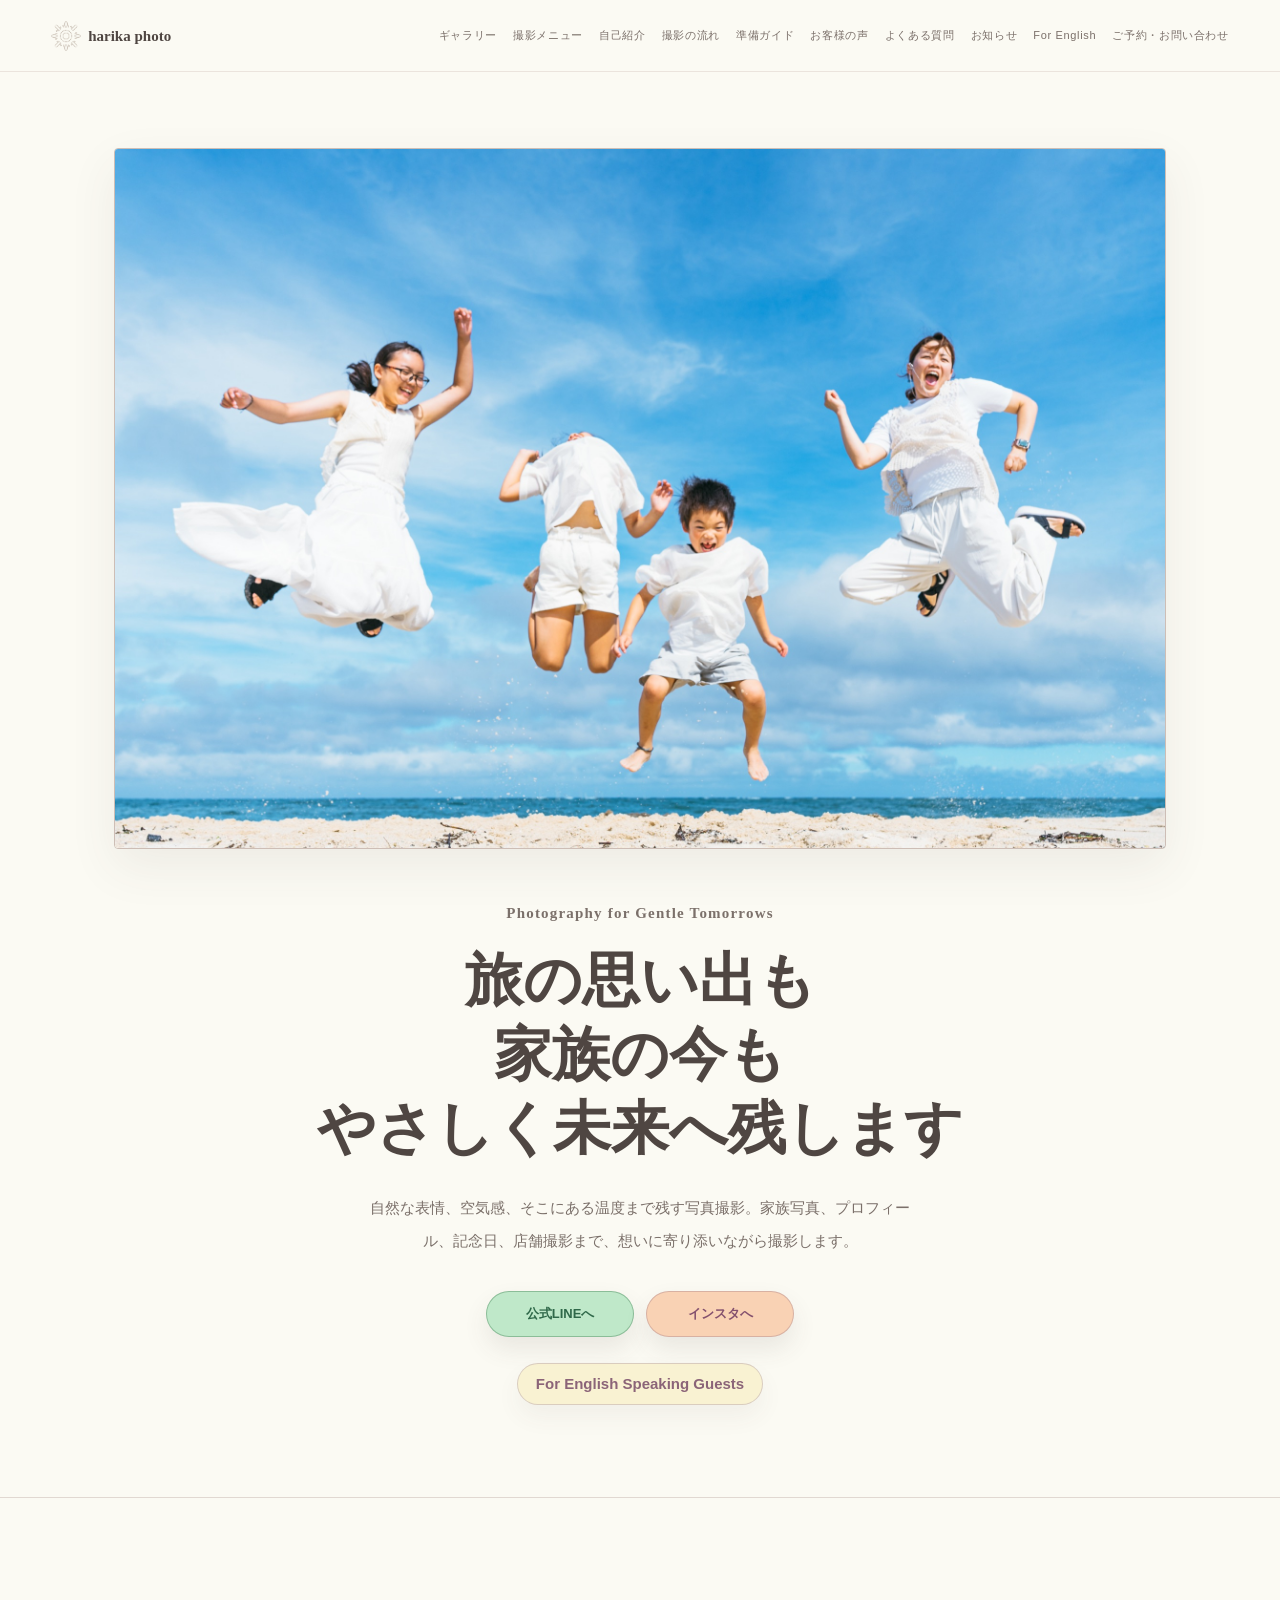
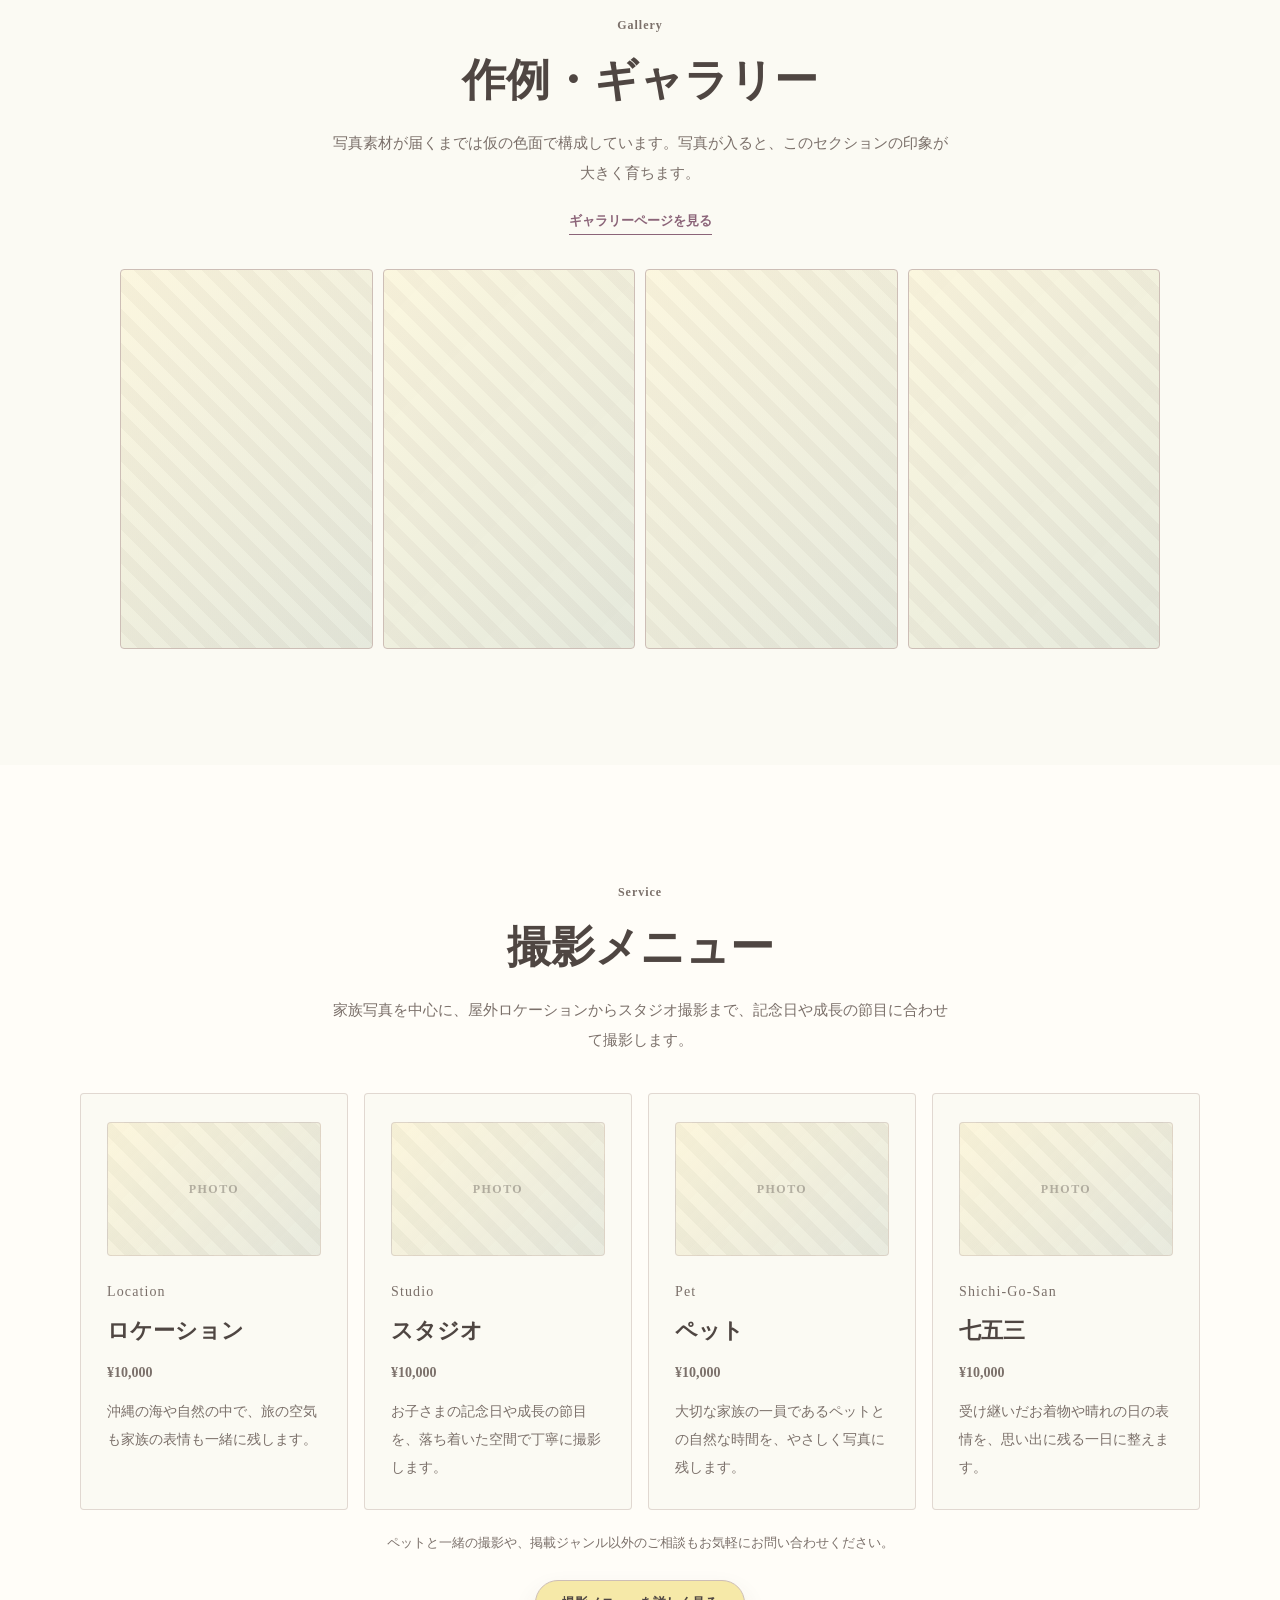
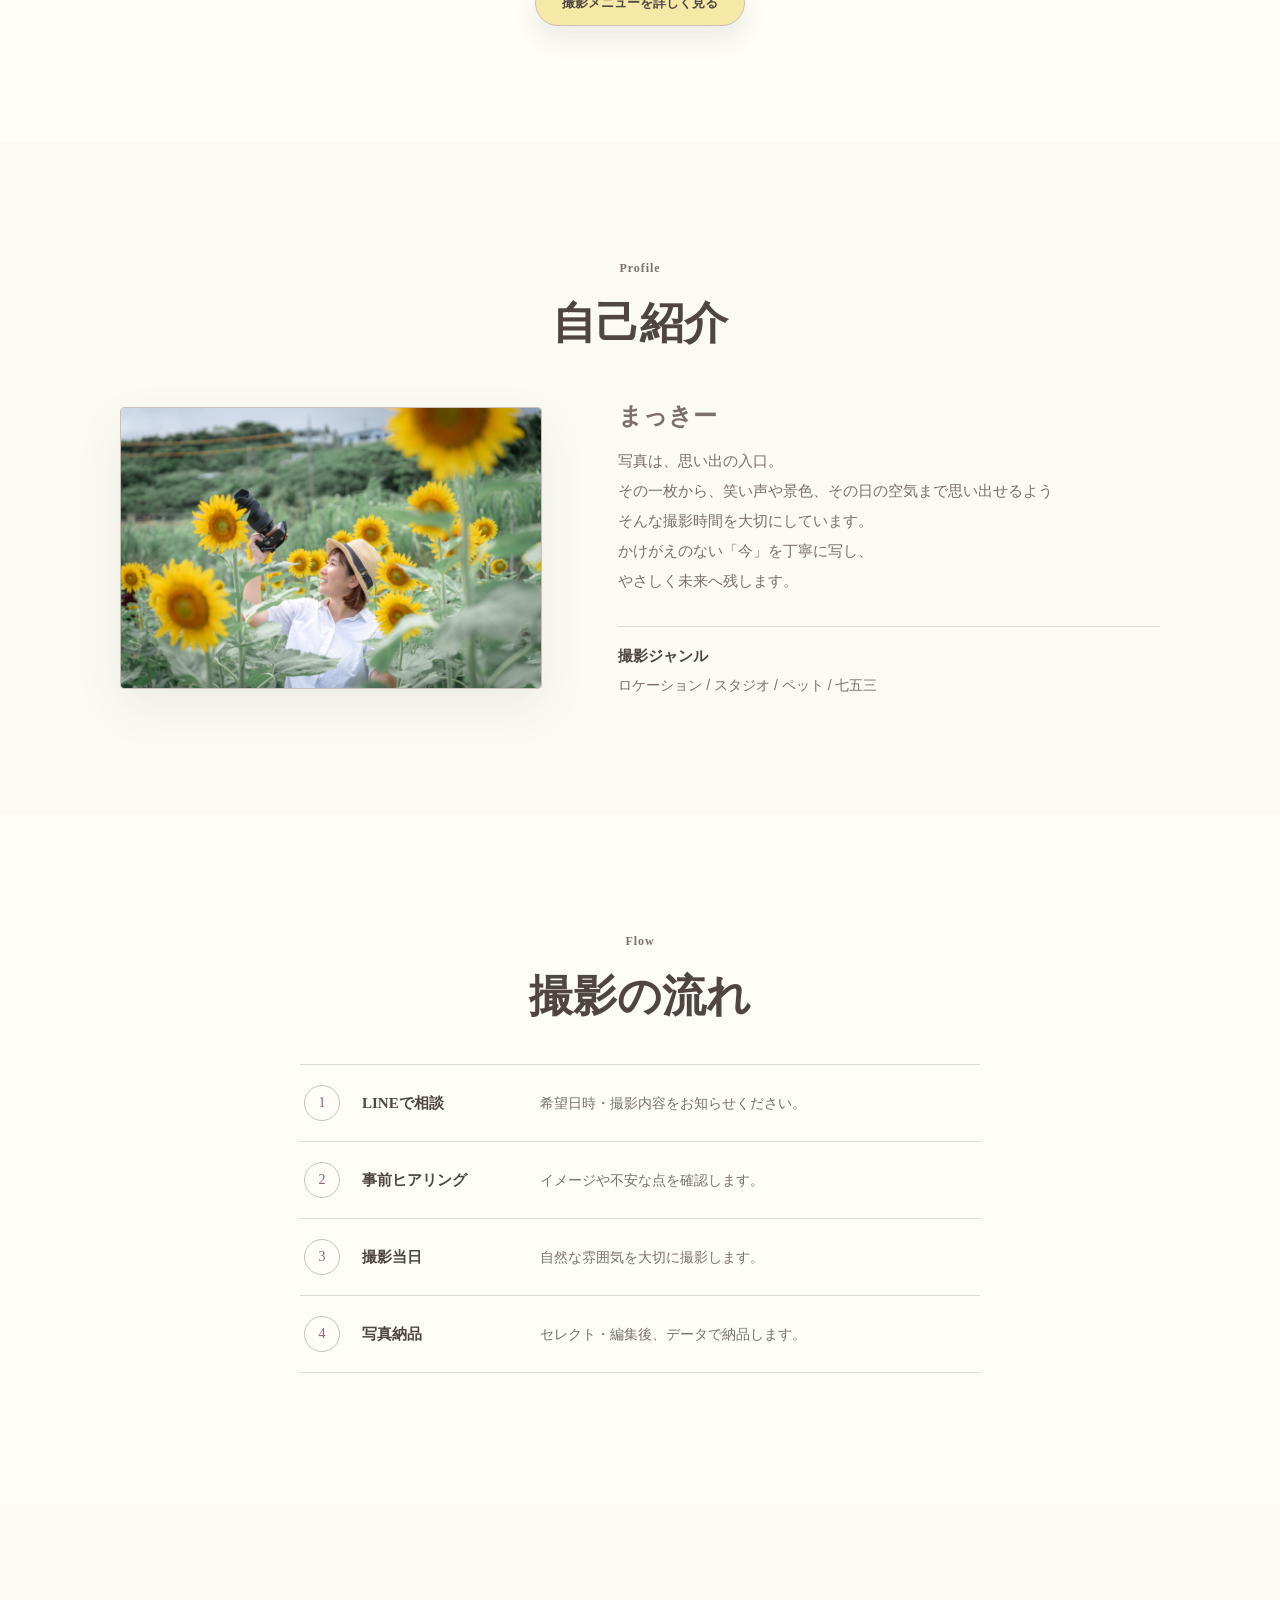
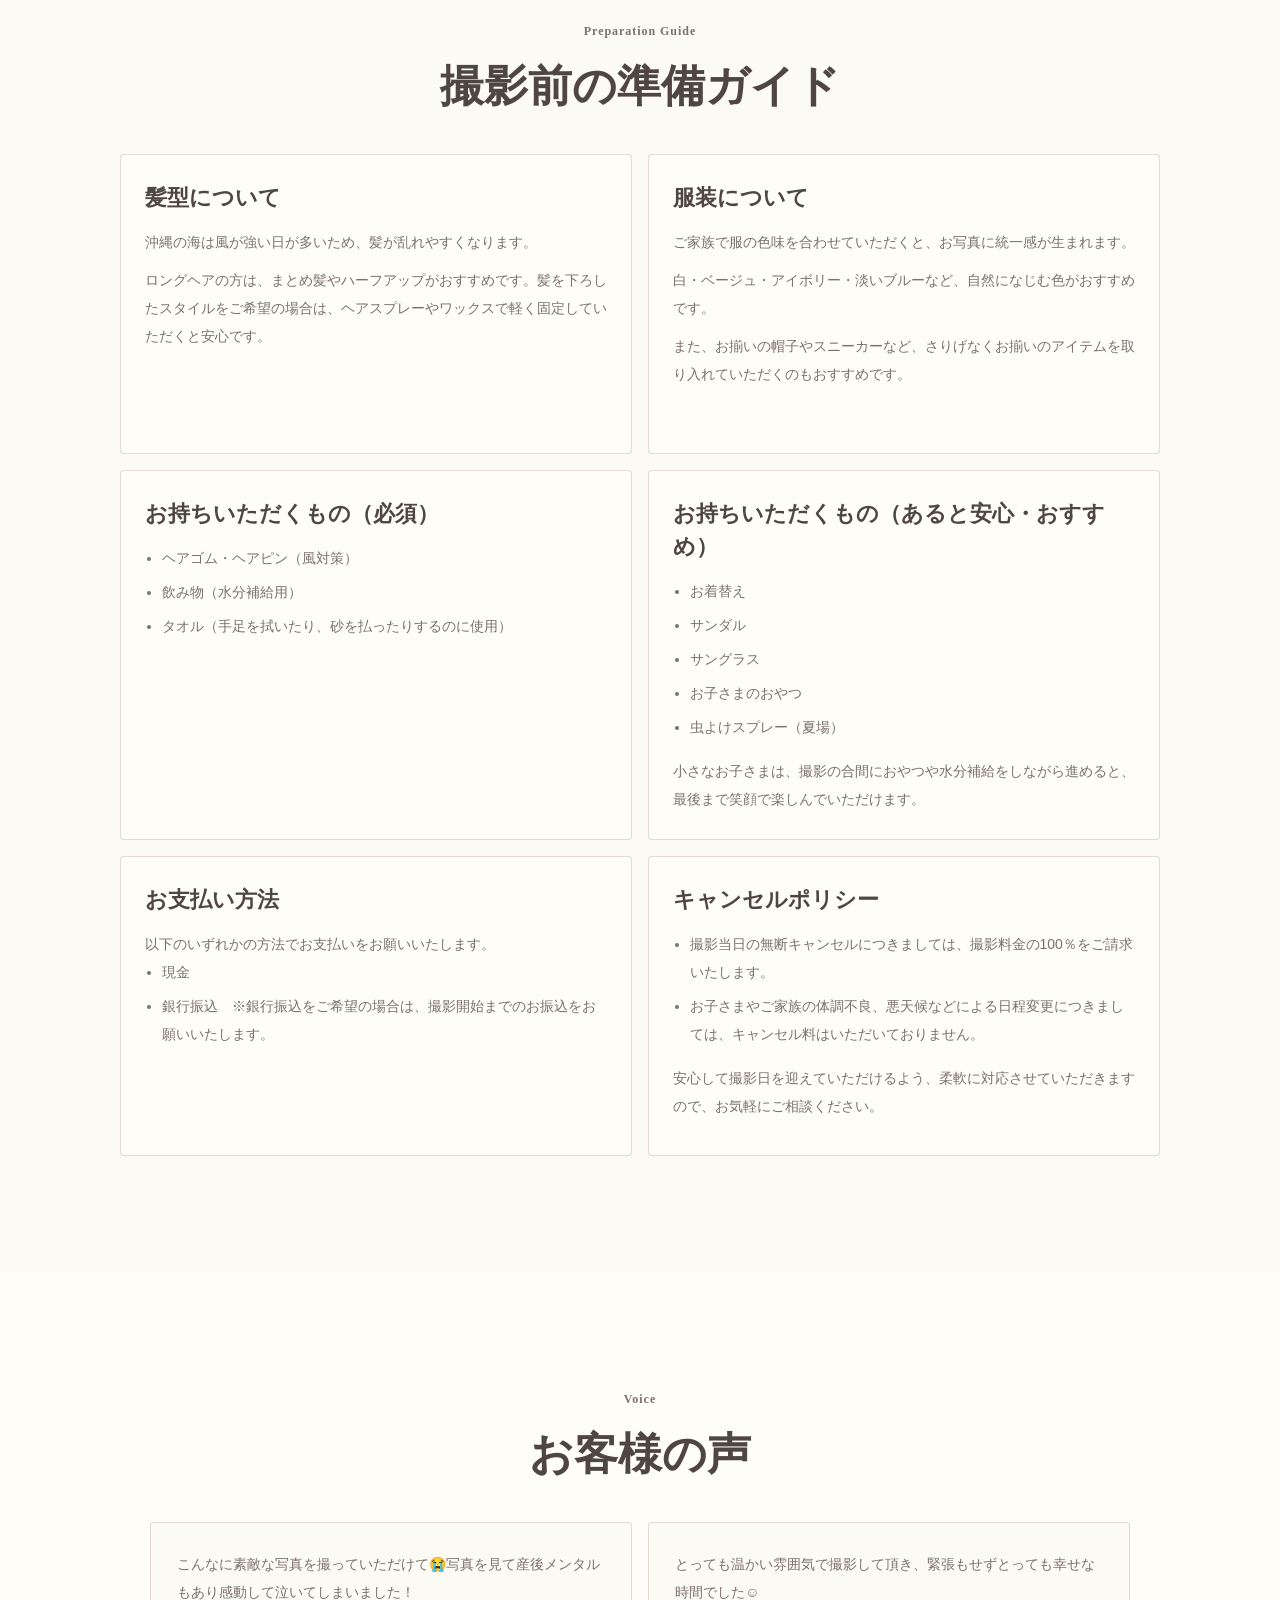
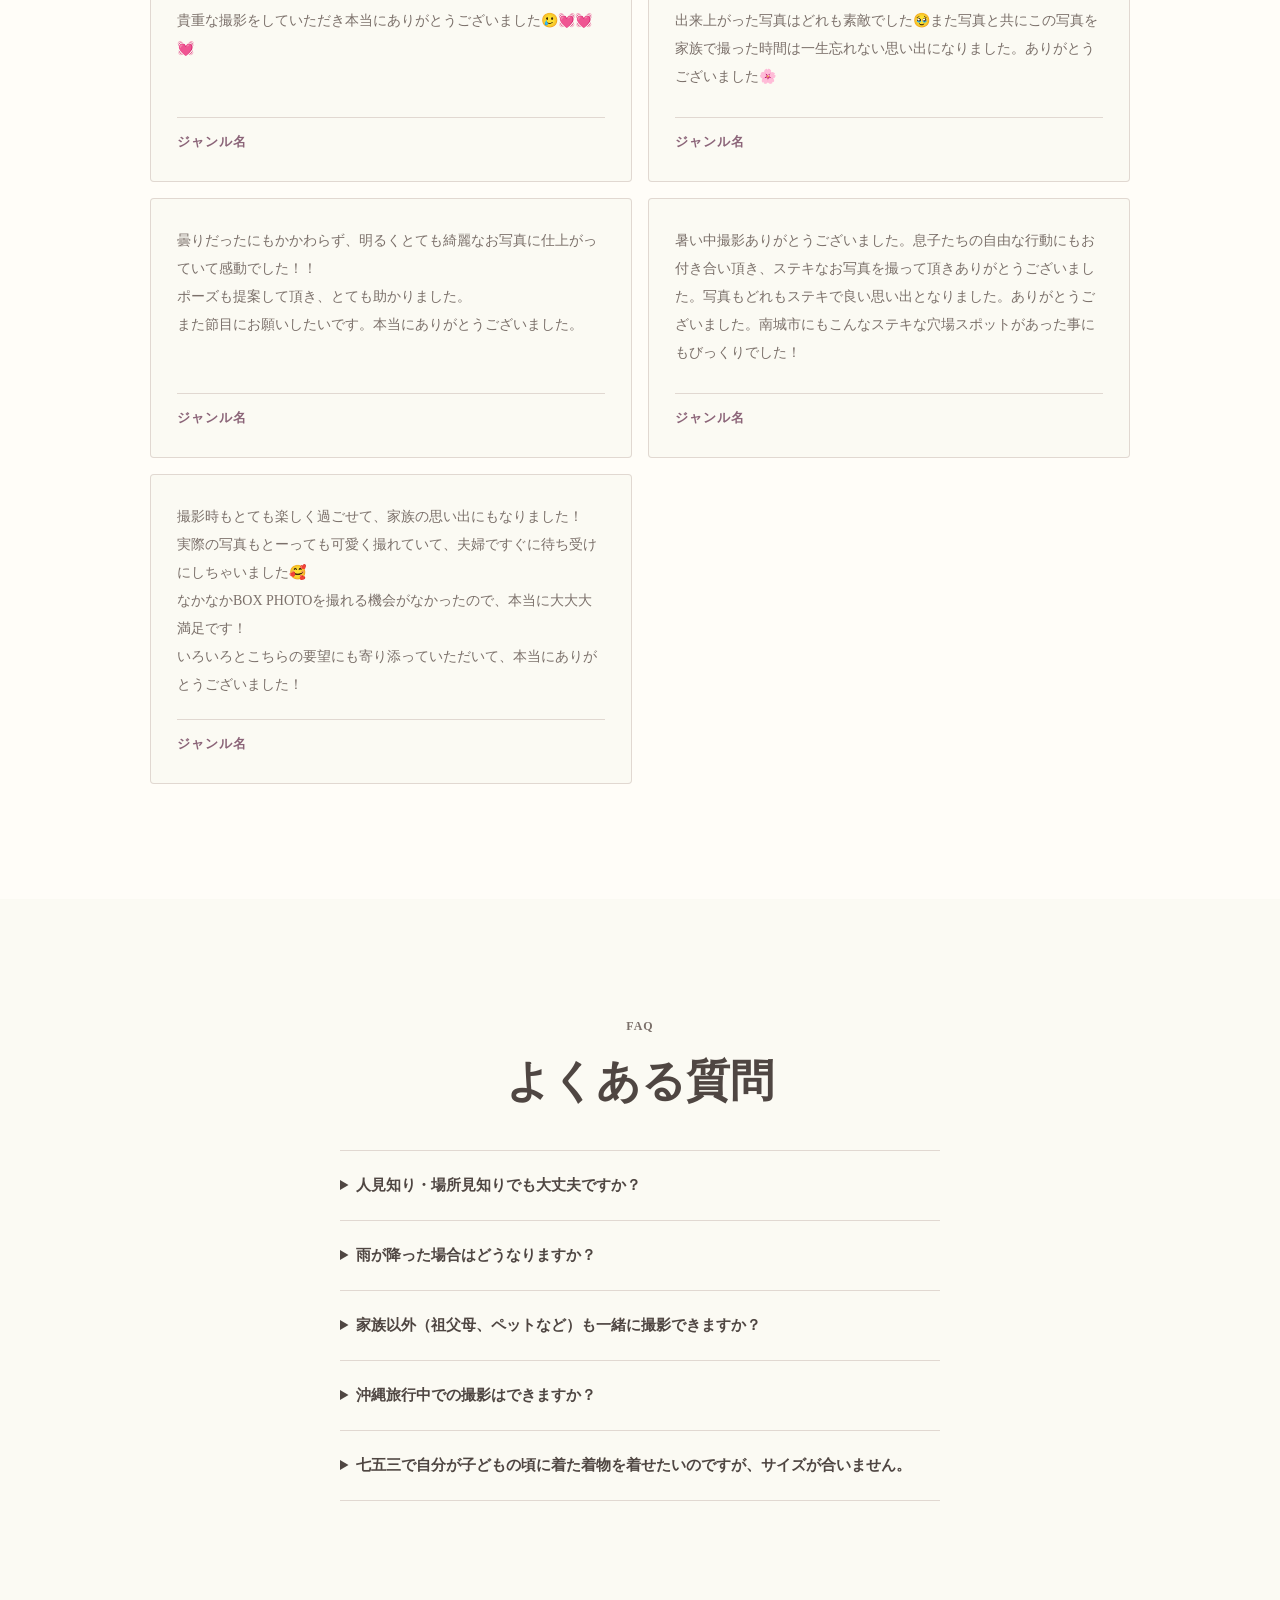
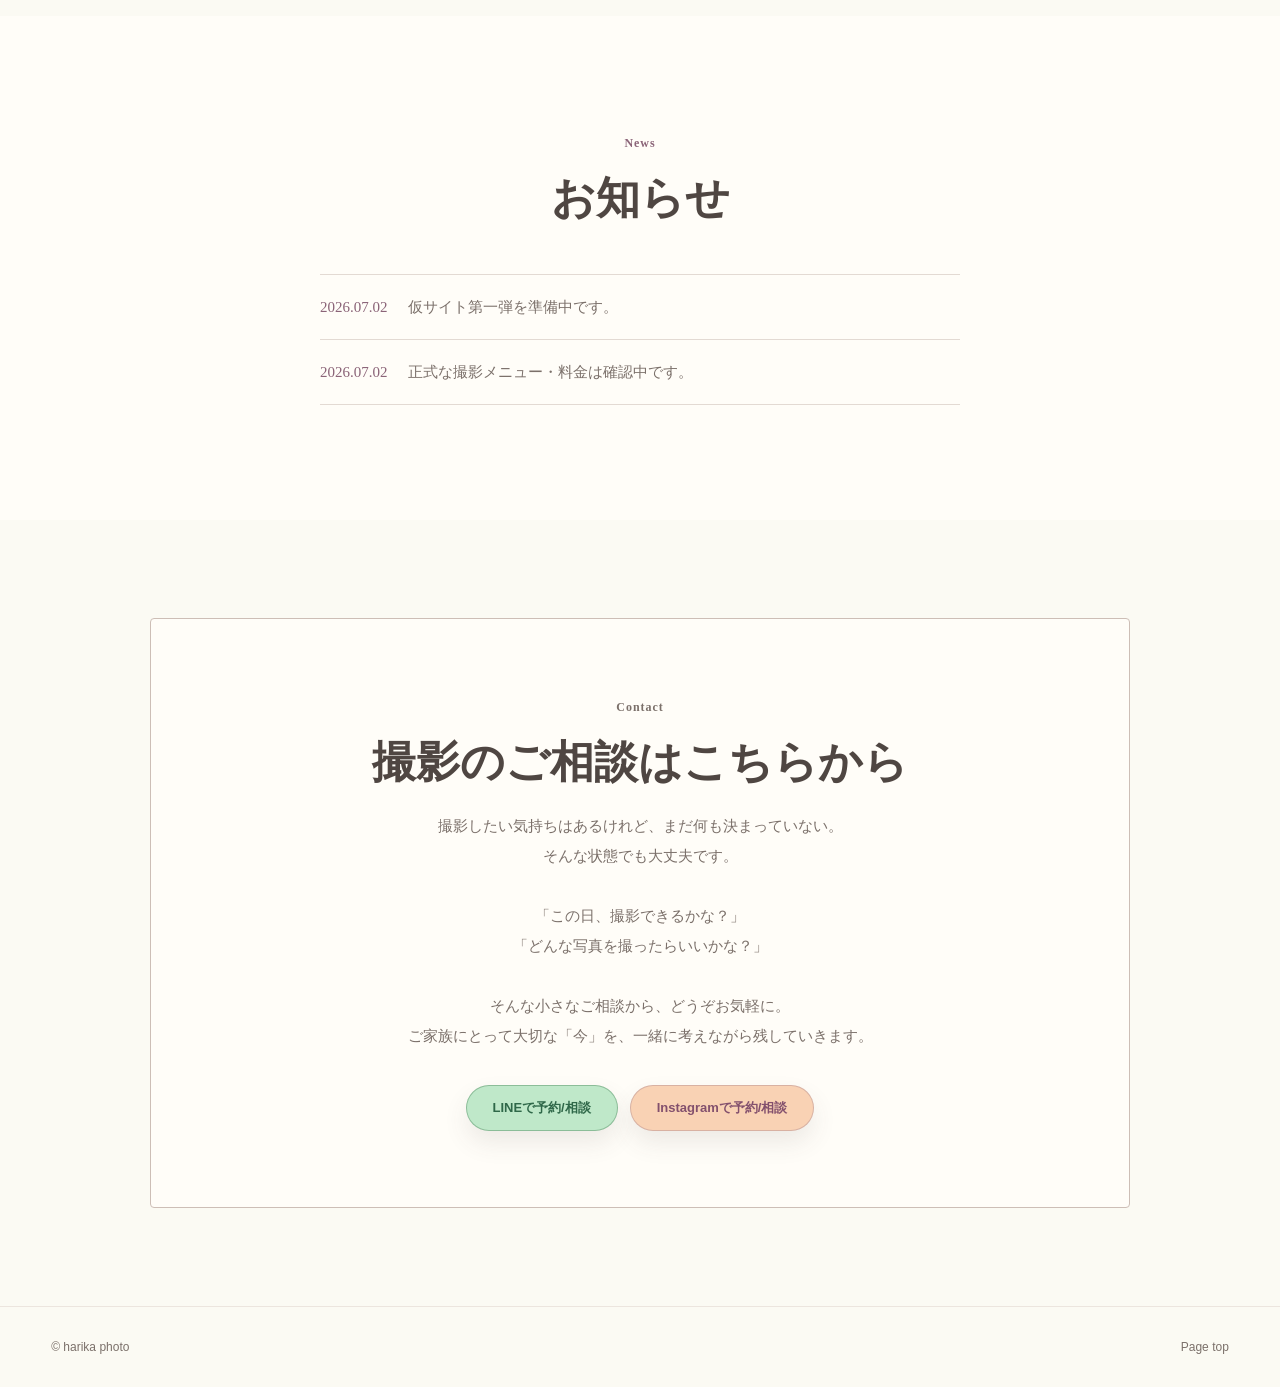
==== index.html @ df9d95ca "Move mobile English entry below actions" ====
<!DOCTYPE html>
<html lang="ja">
  <head>
    <meta charset="UTF-8" />
    <meta name="viewport" content="width=device-width, initial-scale=1.0" />
    <meta name="description" content="まっきーは、自然な表情と空気感を大切に残すフォトグラファーの仮サイトです。" />
    <meta name="robots" content="noindex, nofollow, noarchive" />
    <title>harika photo | カメラマン仮サイト</title>
    <link rel="stylesheet" href="assets/css/style.css?v=english-entry-mobile-20260723" />
  </head>
  <body>
    <header class="site-header">
      <a class="brand" href="index.html" aria-label="トップページへ"><img class="brand-logo" src="assets/images/harika-photo-mark-centered.png" alt="" /><span>harika photo</span></a>
      <button class="nav-toggle" type="button" aria-expanded="false" aria-controls="site-nav"><span></span><span></span></button>
      <nav class="site-nav" id="site-nav">
        <a href="#gallery">ギャラリー</a><a href="#service">撮影メニュー</a><a href="#profile">自己紹介</a><a href="#flow">撮影の流れ</a><a href="#preparation">準備ガイド</a><a href="#voices">お客様の声</a><a href="#faq">よくある質問</a><a href="#news">お知らせ</a><a href="english.html">For English</a><a href="#contact">ご予約・お問い合わせ</a>
      </nav>
    </header>
    <main>
      <section class="hero" id="top">
        <div class="hero-copy">
          <p class="eyebrow">Photography for Gentle Tomorrows</p>
          <h1>旅の思い出も<br />家族の今も<br />やさしく未来へ残します</h1>
          <p>自然な表情、空気感、そこにある温度まで残す写真撮影。家族写真、プロフィール、記念日、店舗撮影まで、想いに寄り添いながら撮影します。</p>
          <div class="hero-actions"><a class="button line-button" href="#contact">公式LINEへ</a><a class="button instagram-button" href="gallery.html">インスタへ</a></div>
          <a class="hero-language-link" href="english.html">For English Speaking Guests</a>
        </div>
        <div class="hero-visual" aria-label="家族が海辺でジャンプしている写真"><div class="photo-frame main-photo"><img class="hero-photo" src="assets/images/hero-top.jpg" alt="青空の下、海辺で家族がジャンプしている写真" /><div class="hero-welcome" aria-hidden="true"><p>harika photoへようこそ</p><span>Welcome to harika photo</span></div></div></div>
      </section>
      <section class="section gallery-preview" id="gallery" aria-labelledby="gallery-title"><div class="gallery-copy"><p class="eyebrow">Gallery</p><h2 id="gallery-title">作例・ギャラリー</h2><p>写真素材が届くまでは仮の色面で構成しています。写真が入ると、このセクションの印象が大きく育ちます。</p><a class="text-link" href="gallery.html">ギャラリーページを見る</a></div><div class="mini-gallery" aria-hidden="true"><span></span><span></span><span></span><span></span></div></section>
      <section class="section" id="service" aria-labelledby="service-title"><div class="section-heading narrow"><p class="eyebrow">Service</p><h2 id="service-title">撮影メニュー</h2><p>家族写真を中心に、屋外ロケーションからスタジオ撮影まで、記念日や成長の節目に合わせて撮影します。</p></div><div class="service-carousel"><button class="carousel-button carousel-button-prev" type="button" aria-label="前の撮影メニューを見る" data-carousel-prev><span aria-hidden="true"></span></button><div class="card-grid service-grid" data-service-carousel><article class="service-card"><div class="service-photo-placeholder">PHOTO</div><p class="service-label">Location</p><h3>ロケーション</h3><p class="service-card-price">¥10,000</p><p>沖縄の海や自然の中で、旅の空気も家族の表情も一緒に残します。</p></article><article class="service-card"><div class="service-photo-placeholder">PHOTO</div><p class="service-label">Studio</p><h3>スタジオ</h3><p class="service-card-price">¥10,000</p><p>お子さまの記念日や成長の節目を、落ち着いた空間で丁寧に撮影します。</p></article><article class="service-card"><div class="service-photo-placeholder">PHOTO</div><p class="service-label">Pet</p><h3>ペット</h3><p class="service-card-price">¥10,000</p><p>大切な家族の一員であるペットとの自然な時間を、やさしく写真に残します。</p></article><article class="service-card"><div class="service-photo-placeholder">PHOTO</div><p class="service-label">Shichi-Go-San</p><h3>七五三</h3><p class="service-card-price">¥10,000</p><p>受け継いだお着物や晴れの日の表情を、思い出に残る一日に整えます。</p></article></div><button class="carousel-button carousel-button-next" type="button" aria-label="次の撮影メニューを見る" data-carousel-next><span aria-hidden="true"></span></button></div><p class="service-note">ペットと一緒の撮影や、掲載ジャンル以外のご相談もお気軽にお問い合わせください。</p><div class="section-action"><a class="button menu-detail-button" href="menu.html">撮影メニューを詳しく見る</a></div></section>
      <section class="section profile-section" id="profile" aria-labelledby="profile-title"><div class="section-heading narrow"><p class="eyebrow">Profile</p><h2 id="profile-title">自己紹介</h2></div><div class="profile-body"><div class="soft-image profile-photo"><img src="assets/images/profile-photo.jpg" alt="ひまわり畑でカメラを構えるまっきーさん" /></div><div class="profile-copy"><p class="profile-name">まっきー</p><p>写真は、思い出の入口。<br />その一枚から、笑い声や景色、その日の空気まで思い出せるよう<br />そんな撮影時間を大切にしています。<br />かけがえのない「今」を丁寧に写し、<br />やさしく未来へ残します。</p><dl class="profile-list"><div><dt>撮影ジャンル</dt><dd>ロケーション / スタジオ / ペット / 七五三</dd></div></dl></div></div></section>
      <section class="section flow" id="flow" aria-labelledby="flow-title"><div class="section-heading narrow"><p class="eyebrow">Flow</p><h2 id="flow-title">撮影の流れ</h2></div><ol class="flow-list"><li><span>1</span><strong>LINEで相談</strong><p>希望日時・撮影内容をお知らせください。</p></li><li><span>2</span><strong>事前ヒアリング</strong><p>イメージや不安な点を確認します。</p></li><li><span>3</span><strong>撮影当日</strong><p>自然な雰囲気を大切に撮影します。</p></li><li><span>4</span><strong>写真納品</strong><p>セレクト・編集後、データで納品します。</p></li></ol></section>
      <section class="section preparation" id="preparation" aria-labelledby="preparation-title"><div class="section-heading narrow"><p class="eyebrow">Preparation Guide</p><h2 id="preparation-title">撮影前の準備ガイド</h2></div><div class="preparation-grid"><article class="preparation-card"><h3>髪型について</h3><p>沖縄の海は風が強い日が多いため、髪が乱れやすくなります。</p><p>ロングヘアの方は、まとめ髪やハーフアップがおすすめです。髪を下ろしたスタイルをご希望の場合は、ヘアスプレーやワックスで軽く固定していただくと安心です。</p></article><article class="preparation-card"><h3>服装について</h3><p>ご家族で服の色味を合わせていただくと、お写真に統一感が生まれます。</p><p>白・ベージュ・アイボリー・淡いブルーなど、自然になじむ色がおすすめです。</p><p>また、お揃いの帽子やスニーカーなど、さりげなくお揃いのアイテムを取り入れていただくのもおすすめです。</p></article><article class="preparation-card preparation-card-desktop"><h3>お持ちいただくもの（必須）</h3><ul><li>ヘアゴム・ヘアピン（風対策）</li><li>飲み物（水分補給用）</li><li>タオル（手足を拭いたり、砂を払ったりするのに使用）</li></ul></article><article class="preparation-card preparation-card-desktop"><h3>お持ちいただくもの（あると安心・おすすめ）</h3><ul><li>お着替え</li><li>サンダル</li><li>サングラス</li><li>お子さまのおやつ</li><li>虫よけスプレー（夏場）</li></ul><p class="preparation-note">小さなお子さまは、撮影の合間におやつや水分補給をしながら進めると、最後まで笑顔で楽しんでいただけます。</p></article><article class="preparation-card preparation-card-mobile"><h3>お持ちいただくもの</h3><h4>【必須】</h4><ul><li>ヘアゴム・ヘアピン（風対策）</li><li>飲み物（水分補給用）</li><li>タオル（手足を拭いたり、砂を払ったりするのに使用）</li></ul><h4>【あると安心・おすすめ】</h4><ul><li>お着替え</li><li>サンダル</li><li>サングラス</li><li>お子さまのおやつ</li><li>虫よけスプレー（夏場）</li></ul><p class="preparation-note">小さなお子さまは、撮影の合間におやつや水分補給をしながら進めると、最後まで笑顔で楽しんでいただけます。</p></article><article class="preparation-card"><h3>お支払い方法</h3><p>以下のいずれかの方法でお支払いをお願いいたします。</p><ul><li>現金</li><li>銀行振込　※銀行振込をご希望の場合は、撮影開始までのお振込をお願いいたします。</li></ul></article><article class="preparation-card"><h3>キャンセルポリシー</h3><ul><li>撮影当日の無断キャンセルにつきましては、撮影料金の100％をご請求いたします。</li><li>お子さまやご家族の体調不良、悪天候などによる日程変更につきましては、キャンセル料はいただいておりません。</li></ul><p class="preparation-note">安心して撮影日を迎えていただけるよう、柔軟に対応させていただきますので、お気軽にご相談ください。</p></article></div></section>
      <section class="section voices" id="voices" aria-labelledby="voices-title"><div class="section-heading narrow"><p class="eyebrow">Voice</p><h2 id="voices-title">お客様の声</h2></div><div class="voice-carousel"><button class="carousel-button carousel-button-prev" type="button" aria-label="前のお客様の声を見る" data-voice-prev><span aria-hidden="true"></span></button><div class="voice-grid" data-voice-carousel><article class="voice-card"><p>こんなに素敵な写真を撮っていただけて😭写真を見て産後メンタルもあり感動して泣いてしまいました！<br />貴重な撮影をしていただき本当にありがとうございました🥲💓💓💓</p><div class="voice-category">ジャンル名</div></article><article class="voice-card"><p>とっても温かい雰囲気で撮影して頂き、緊張もせずとっても幸せな時間でした☺️<br />出来上がった写真はどれも素敵でした🥹また写真と共にこの写真を家族で撮った時間は一生忘れない思い出になりました。ありがとうございました🌸</p><div class="voice-category">ジャンル名</div></article><article class="voice-card"><p>曇りだったにもかかわらず、明るくとても綺麗なお写真に仕上がっていて感動でした！！<br />ポーズも提案して頂き、とても助かりました。<br />また節目にお願いしたいです。本当にありがとうございました。</p><div class="voice-category">ジャンル名</div></article><article class="voice-card"><p>暑い中撮影ありがとうございました。息子たちの自由な行動にもお付き合い頂き、ステキなお写真を撮って頂きありがとうございました。写真もどれもステキで良い思い出となりました。ありがとうございました。南城市にもこんなステキな穴場スポットがあった事にもびっくりでした！</p><div class="voice-category">ジャンル名</div></article><article class="voice-card"><p>撮影時もとても楽しく過ごせて、家族の思い出にもなりました！<br />実際の写真もとーっても可愛く撮れていて、夫婦ですぐに待ち受けにしちゃいました🥰<br />なかなかBOX PHOTOを撮れる機会がなかったので、本当に大大大満足です！<br />いろいろとこちらの要望にも寄り添っていただいて、本当にありがとうございました！</p><div class="voice-category">ジャンル名</div></article></div><button class="carousel-button carousel-button-next" type="button" aria-label="次のお客様の声を見る" data-voice-next><span aria-hidden="true"></span></button></div></section>
      <section class="section faq" id="faq" aria-labelledby="faq-title"><div class="section-heading narrow"><p class="eyebrow">FAQ</p><h2 id="faq-title">よくある質問</h2></div><details><summary>人見知り・場所見知りでも大丈夫ですか？</summary><p>もちろんです。<br />お子さまのペースを大切にしながら、遊んだりお話ししたりして、自然と笑顔になれる時間を一緒に過ごします。カメラマン自身も3人の母なのでご安心してお任せください。</p></details><details><summary>雨が降った場合はどうなりますか？</summary><p>天候を確認しながら、ご相談の上で日程変更または撮影場所をご提案いたします。沖縄の天気は変わりやすいため、前日〜当日に最終判断をしています</p></details><details><summary>家族以外（祖父母、ペットなど）も一緒に撮影できますか？</summary><p>もちろんです。<br />ご家族皆さまで過ごす時間も、大切な思い出です。<br />ご家族らしい、自然な時間　表情を、心を込めて撮影いたします。</p></details><details><summary>沖縄旅行中での撮影はできますか？</summary><p>もちろんです。<br />ご旅行中の急なご依頼も<br />旅行を計画中の段階でも お気軽にご相談ください。<br />ご旅行の時期やスケジュールに合わせて、おすすめの撮影時間やロケーションをご提案いたします。</p></details><details><summary>七五三で自分が子どもの頃に着た着物を着せたいのですが、サイズが合いません。</summary><p>お母さまやご家族が大切に受け継いできたお着物を、お子さまにも着ていただけるよう、和裁士の国家資格を持つカメラマンがお着物のお直しからサポートいたします。<br />思い出の詰まった一着で、特別な七五三を迎えられるよう心を込めてお手伝いします。</p></details></section>
      <section class="section news" id="news" aria-labelledby="news-title"><div><p class="eyebrow">News</p><h2 id="news-title">お知らせ</h2></div><ul class="news-list"><li><time datetime="2026-07-02">2026.07.02</time><span>仮サイト第一弾を準備中です。</span></li><li><time datetime="2026-07-02">2026.07.02</time><span>正式な撮影メニュー・料金は確認中です。</span></li></ul></section>
      <section class="contact" id="contact" aria-labelledby="contact-title"><div class="contact-panel"><p class="eyebrow">Contact</p><h2 id="contact-title">撮影のご相談はこちらから</h2><p>撮影したい気持ちはあるけれど、まだ何も決まっていない。<br />そんな状態でも大丈夫です。<br /><br />「この日、撮影できるかな？」<br />「どんな写真を撮ったらいいかな？」<br /><br />そんな小さなご相談から、どうぞお気軽に。<br />ご家族にとって大切な「今」を、一緒に考えながら残していきます。</p><div class="contact-actions"><a class="button line-button" href="#" aria-disabled="true">LINEで予約/相談</a><a class="button instagram-button" href="#" aria-disabled="true">Instagramで予約/相談</a></div></div></section>
    </main>
    <footer class="site-footer"><p>&copy; harika photo</p><a href="#top">Page top</a></footer>
    <script src="assets/js/main.js?v=voices-20260722b"></script>
  </body>
</html>
---- assets/css/style.css ----
:root {
  --cream: #fbfaf3;
  --paper: #fffdf8;
  --ink: #4f4642;
  --muted: #7b706a;
  --plum: #8b6478;
  --sage: #a8b89a;
  --honey: #f6e9a8;
  --line: #cdbeb6;
  --soft-line: rgba(205, 190, 182, 0.55);
  --shadow: 0 18px 48px rgba(79, 70, 66, 0.08);
  --radius: 4px;
  --sans: "Helvetica Neue", Arial, "Hiragino Sans", "Yu Gothic", sans-serif;
  --serif: "Yu Mincho", "Hiragino Mincho ProN", "YuMincho", "Times New Roman", serif;
}

* {
  box-sizing: border-box;
}

html {
  scroll-behavior: smooth;
}

body {
  margin: 0;
  overflow-x: hidden;
  color: var(--ink);
  background: var(--cream);
  font-family: var(--sans);
  font-size: 15px;
  line-height: 2;
}

a {
  color: inherit;
  text-decoration: none;
}

img {
  display: block;
  max-width: 100%;
}

.site-header {
  position: sticky;
  top: 0;
  z-index: 20;
  display: flex;
  align-items: center;
  justify-content: space-between;
  gap: 20px;
  min-height: 72px;
  padding: 16px clamp(18px, 4vw, 54px);
  background: rgba(251, 250, 243, 0.94);
  border-bottom: 1px solid rgba(205, 190, 182, 0.35);
  backdrop-filter: blur(16px);
}

.brand {
  display: inline-flex;
  align-items: center;
  gap: 7px;
  color: var(--ink);
  font-family: var(--serif);
  font-size: 15px;
  font-weight: 600;
}

.brand-logo {
  width: 30px;
  height: 30px;
  object-fit: contain;
  display: block;
  flex: 0 0 auto;
}

.site-nav {
  display: flex;
  align-items: center;
  gap: clamp(10px, 1.25vw, 18px);
  color: var(--muted);
  font-size: 11px;
  line-height: 1.4;
  letter-spacing: 0.06em;
}

.nav-cta {
  padding: 0;
  color: inherit;
  background: transparent;
  border: 0;
  border-radius: 0;
}

.nav-toggle {
  display: none;
  width: 42px;
  height: 42px;
  border: 0;
  background: transparent;
}

.nav-toggle span {
  display: block;
  width: 18px;
  height: 1px;
  margin: 6px auto;
  background: var(--ink);
}

.hero,
.section,
.page-hero {
  max-width: 1180px;
  margin: 0 auto;
}

.hero {
  display: grid;
  grid-template-columns: 1fr;
  gap: clamp(28px, 4vw, 48px);
  min-height: auto;
  padding: clamp(42px, 6vw, 76px) clamp(20px, 5vw, 70px) clamp(58px, 8vw, 92px);
}

.hero-copy {
  width: min(100%, 760px);
  max-width: 760px;
  margin-right: auto;
  margin-left: auto;
  text-align: center;
}

.eyebrow {
  margin: 0 0 14px;
  color: var(--plum);
  font-family: var(--serif);
  font-size: 12px;
  font-weight: 600;
  letter-spacing: 0.08em;
}

h1,
h2,
h3,
p {
  margin-top: 0;
}

h1,
h2 {
  color: var(--ink);
  font-family: var(--serif);
  font-weight: 600;
  letter-spacing: 0;
}

h1 {
  margin-bottom: 26px;
  font-size: clamp(36px, 5vw, 58px);
  line-height: 1.28;
}

h2 {
  margin-bottom: 18px;
  font-size: clamp(28px, 3.6vw, 44px);
  line-height: 1.35;
}

h3 {
  margin-bottom: 12px;
  color: var(--ink);
  font-family: var(--serif);
  font-size: 22px;
  font-weight: 600;
  line-height: 1.5;
}

p {
  margin-bottom: 0;
}

.hero-copy p {
  max-width: 560px;
  margin-right: auto;
  margin-left: auto;
  color: var(--muted);
  font-size: 15px;
  line-height: 2.15;
  overflow-wrap: anywhere;
}

.hero-actions {
  display: flex;
  flex-wrap: wrap;
  justify-content: center;
  gap: 12px;
  margin-top: 34px;
}

.button {
  display: inline-flex;
  align-items: center;
  justify-content: center;
  min-height: 46px;
  padding: 11px 26px;
  border: 1px solid var(--line);
  border-radius: 999px;
  font-size: 13px;
  font-weight: 600;
  line-height: 1.35;
}

.hero-actions .button {
  min-width: 148px;
}

.hero-language-link {
  display: inline-flex;
  align-items: center;
  justify-content: center;
  margin-top: 26px;
  padding: 8px 18px;
  color: var(--plum);
  font-size: 15px;
  font-weight: 600;
  line-height: 1.6;
  background: rgba(246, 233, 168, 0.44);
  border: 1px solid rgba(205, 190, 182, 0.72);
  border-radius: 999px;
  box-shadow: 0 12px 24px rgba(79, 70, 66, 0.06);
}

.button.primary {
  color: var(--ink);
  background: var(--honey);
}

.button.secondary {
  color: var(--muted);
  background: var(--paper);
}

.button.line-button,
.button.instagram-button,
.button.menu-detail-button {
  box-shadow: 0 12px 24px rgba(79, 70, 66, 0.1);
}

.button.line-button {
  color: #2f6849;
  background: #bfe8c9;
  border-color: rgba(83, 143, 98, 0.48);
}

.button.instagram-button {
  color: #83506d;
  background: #f9d2b4;
  border-color: rgba(139, 100, 120, 0.3);
}

.button.menu-detail-button {
  color: var(--ink);
  background: var(--honey);
  border-color: var(--line);
}

.hero-visual {
  position: relative;
  min-height: 0;
  order: -1;
}

.photo-frame,
.soft-image,
.gallery-item,
.mini-gallery span {
  display: flex;
  align-items: center;
  justify-content: center;
  overflow: hidden;
  color: rgba(79, 70, 66, 0.48);
  font-family: var(--serif);
  font-size: 13px;
  background:
    linear-gradient(135deg, rgba(246, 233, 168, 0.3), rgba(168, 184, 154, 0.28)),
    repeating-linear-gradient(45deg, rgba(255, 253, 248, 0.75) 0 12px, rgba(139, 100, 120, 0.055) 12px 24px);
  border: 1px solid var(--line);
  border-radius: var(--radius);
}

.main-photo {
  position: relative;
  width: 100%;
  height: auto;
  aspect-ratio: 3 / 2;
  background: var(--paper);
  box-shadow: var(--shadow);
}

.hero-photo {
  width: 100%;
  height: 100%;
  object-fit: cover;
  object-position: center;
  display: block;
}

.hero-welcome {
  display: none;
}

@media (min-width: 901px) {
  .hero-photo {
    animation: heroPhotoReveal 4s ease-out both;
  }

  .hero-welcome {
    position: absolute;
    inset: 0;
    z-index: 1;
    display: flex;
    flex-direction: column;
    align-items: center;
    justify-content: center;
    gap: 12px;
    padding: 32px;
    color: var(--ink);
    text-align: center;
    pointer-events: none;
    background: rgba(255, 253, 248, 0.34);
    animation: heroWelcomeFade 4s ease-out forwards;
  }

  .hero-welcome p {
    margin: 0;
    color: var(--ink);
    font-family: var(--serif);
    font-size: clamp(28px, 3vw, 44px);
    font-weight: 600;
    line-height: 1.35;
    text-shadow: 0 1px 18px rgba(255, 253, 248, 0.84);
  }

  .hero-welcome span {
    color: var(--muted);
    font-family: var(--serif);
    font-size: clamp(13px, 1.25vw, 18px);
    font-weight: 600;
    letter-spacing: 0.08em;
    text-shadow: 0 1px 16px rgba(255, 253, 248, 0.84);
  }
}

@keyframes heroPhotoReveal {
  0%,
  55% {
    filter: brightness(1.08) saturate(0.76) contrast(0.9);
  }

  100% {
    filter: brightness(1) saturate(1);
  }
}

@keyframes heroWelcomeFade {
  0%,
  55% {
    opacity: 1;
  }

  100% {
    opacity: 0;
    visibility: hidden;
  }
}

@media (prefers-reduced-motion: reduce) {
  .hero-photo,
  .hero-welcome {
    animation: none;
  }

  .hero-welcome {
    display: none;
  }
}

.section {
  padding: clamp(70px, 9vw, 118px) clamp(20px, 5vw, 70px);
}

.section-heading {
  display: grid;
  grid-template-columns: minmax(0, 0.8fr) minmax(260px, 0.52fr);
  gap: 34px;
  align-items: end;
  margin-bottom: 38px;
}

.section-heading p,
.gallery-preview > div > p {
  color: var(--muted);
}

.section-heading.narrow {
  display: block;
  max-width: 680px;
  margin-right: auto;
  margin-left: auto;
  text-align: center;
}

#service .section-heading,
.gallery-copy,
.news > div {
  margin-right: auto;
  margin-left: auto;
  text-align: center;
}

#service .section-heading p,
.section-heading.narrow p,
.gallery-copy > p {
  max-width: 620px;
  margin-right: auto;
  margin-left: auto;
}

.card-grid,
.price-list,
.voice-grid {
  display: grid;
  grid-template-columns: repeat(3, minmax(0, 1fr));
  gap: 16px;
}

.service-card,
.price-list article,
.voice-card {
  min-height: 204px;
  padding: 28px 26px;
  background: var(--cream);
  border: 1px solid var(--soft-line);
  border-radius: var(--radius);
}

.service-card p,
.price-list p,
.flow-list p,
.voice-card p {
  color: var(--muted);
  font-size: 14px;
  line-height: 2;
}

.service-grid {
  grid-template-columns: repeat(4, minmax(0, 1fr));
  max-width: 1120px;
  margin-right: auto;
  margin-left: auto;
}

.service-carousel {
  position: relative;
}

.carousel-button {
  display: none;
}

.service-card {
  min-height: 360px;
}

.service-photo-placeholder {
  display: flex;
  align-items: center;
  justify-content: center;
  aspect-ratio: 16 / 10;
  width: 100%;
  margin-bottom: 22px;
  color: rgba(79, 70, 66, 0.38);
  font-family: var(--serif);
  font-size: 12px;
  font-weight: 600;
  letter-spacing: 0.12em;
  background:
    linear-gradient(135deg, rgba(246, 233, 168, 0.34), rgba(168, 184, 154, 0.26)),
    repeating-linear-gradient(45deg, rgba(255, 253, 248, 0.75) 0 12px, rgba(139, 100, 120, 0.055) 12px 24px);
  border: 1px solid var(--soft-line);
  border-radius: var(--radius);
}

.service-label {
  margin-bottom: 8px;
  color: var(--plum);
  font-family: var(--serif);
  font-size: 13px;
  letter-spacing: 0.08em;
}

.service-card-price {
  margin-bottom: 10px;
  color: var(--ink);
  font-family: var(--serif);
  font-size: 20px;
  font-weight: 600;
  line-height: 1.5;
}

.tag-list {
  display: flex;
  flex-wrap: wrap;
  gap: 8px;
  padding: 0;
  margin: 24px 0 0;
  list-style: none;
}

.tag-list li {
  padding: 6px 11px;
  color: var(--muted);
  font-size: 12px;
  line-height: 1.5;
  background: rgba(251, 250, 243, 0.72);
  border: 1px solid var(--soft-line);
  border-radius: 999px;
}

.service-note {
  max-width: 720px;
  margin: 20px auto 0;
  color: var(--muted);
  font-size: 13px;
  text-align: center;
}

.section-action {
  display: flex;
  justify-content: center;
  margin-top: 24px;
}

.service-price {
  max-width: 1040px;
  margin: clamp(46px, 6vw, 72px) auto 0;
  text-align: center;
}

.service-price > h3 {
  margin-bottom: 8px;
  font-size: 22px;
}

.service-price > p {
  max-width: 620px;
  margin-right: auto;
  margin-left: auto;
  color: var(--muted);
}

.service-price .price-list {
  margin-top: 28px;
}

#service {
  max-width: none;
  background: var(--paper);
}

.split {
  display: grid;
  grid-template-columns: minmax(280px, 0.78fr) minmax(0, 1fr);
  gap: clamp(34px, 6vw, 76px);
  align-items: center;
  max-width: none;
  background: var(--paper);
}

.profile-section {
  max-width: none;
  background: var(--cream);
}

.profile-section .section-heading {
  margin-bottom: 44px;
}

.profile-body {
  display: grid;
  grid-template-columns: minmax(280px, 0.78fr) minmax(0, 1fr);
  gap: clamp(34px, 6vw, 76px);
  align-items: center;
  max-width: 1040px;
  margin-right: auto;
  margin-left: auto;
}

.profile-body .soft-image {
  justify-self: end;
  width: min(100%, 500px);
}

.profile-copy {
  max-width: 560px;
}

.profile-name {
  margin-bottom: 12px;
  color: var(--ink);
  font-family: var(--serif);
  font-size: 24px;
  font-weight: 600;
  line-height: 1.5;
}

.profile-copy > p {
  color: var(--muted);
  overflow-wrap: anywhere;
}

.split > * {
  max-width: 560px;
}

.split .soft-image {
  justify-self: end;
  width: min(100%, 500px);
}

.soft-image {
  min-height: 500px;
  box-shadow: var(--shadow);
}

.profile-photo {
  position: relative;
  aspect-ratio: 3 / 2;
  min-height: 0;
  align-items: stretch;
  justify-content: stretch;
  background: var(--paper);
}

.profile-photo img {
  position: absolute;
  inset: 0;
  width: 100%;
  height: 100%;
  object-fit: cover;
  object-position: center 58%;
  display: block;
}

.profile-list {
  display: grid;
  gap: 14px;
  margin: 30px 0 0;
}

.profile-list div {
  padding-top: 14px;
  border-top: 1px solid var(--soft-line);
}

.profile-list dt {
  color: var(--ink);
  font-family: var(--serif);
  font-weight: 600;
}

.profile-list dd {
  margin: 0;
  color: var(--muted);
  font-size: 14px;
}

.gallery-preview {
  display: grid;
  grid-template-columns: 1fr;
  gap: 34px;
  align-items: start;
  max-width: none;
  background: var(--cream);
  border-top: 1px solid var(--soft-line);
}

.text-link {
  display: inline-flex;
  margin-top: 20px;
  color: var(--plum);
  font-size: 13px;
  font-weight: 600;
  border-bottom: 1px solid var(--plum);
}

.mini-gallery {
  display: grid;
  grid-template-columns: repeat(4, 1fr);
  grid-auto-rows: 380px;
  gap: 10px;
  width: 100%;
  max-width: 1040px;
  min-height: 380px;
  margin-right: auto;
  margin-left: auto;
}

.mini-gallery span:nth-child(1),
.mini-gallery span:nth-child(3) {
  margin-top: 0;
}

.price-list article {
  min-height: 230px;
}

.price-list .featured {
  background: rgba(246, 233, 168, 0.5);
  border-color: var(--line);
}

.price {
  color: var(--ink);
  font-family: var(--serif);
  font-size: 30px;
  font-weight: 600;
}

.flow {
  max-width: none;
  background: var(--paper);
}

.flow .section-heading,
.flow-list {
  margin-right: auto;
  margin-left: auto;
}

.flow .section-heading.narrow {
  max-width: 680px;
}

.flow-list {
  display: grid;
  gap: 0;
  max-width: 680px;
  padding: 0;
  list-style: none;
}

.flow-list li {
  display: grid;
  grid-template-columns: 44px minmax(140px, 160px) minmax(260px, 1fr);
  justify-content: center;
  gap: 18px;
  align-items: center;
  padding: 20px 0;
  text-align: left;
  border-top: 1px solid var(--soft-line);
}

.flow-list li:last-child {
  border-bottom: 1px solid var(--soft-line);
}

.flow-list span {
  display: inline-flex;
  align-items: center;
  justify-content: center;
  justify-self: center;
  width: 36px;
  height: 36px;
  border: 1px solid var(--line);
  border-radius: 50%;
  color: var(--plum);
  font-family: var(--serif);
  font-size: 14px;
}

.flow-list strong {
  font-family: var(--serif);
  font-weight: 600;
}

.preparation {
  max-width: none;
  background: var(--cream);
}

.preparation-grid {
  width: min(100%, 1040px);
  margin-right: auto;
  margin-left: auto;
}

.preparation-grid {
  display: grid;
  grid-template-columns: repeat(2, minmax(0, 1fr));
  gap: 16px;
}

.preparation-card {
  min-height: 300px;
  padding: 26px 24px;
  background: var(--paper);
  border: 1px solid var(--soft-line);
  border-radius: var(--radius);
}

.preparation-card-mobile {
  display: none;
}

.preparation-card h3 {
  margin-bottom: 14px;
  font-size: 22px;
}

.preparation-card h4 {
  margin: 18px 0 8px;
  color: var(--plum);
  font-size: 13px;
  font-weight: 600;
  line-height: 1.7;
}

.preparation-card p,
.preparation-card li {
  color: var(--muted);
  font-size: 14px;
  line-height: 2;
}

.preparation-card p + p {
  margin-top: 10px;
}

.preparation-card ul {
  display: grid;
  gap: 4px;
  margin: 0;
  padding-left: 1.1em;
}

.preparation-card li + li {
  margin-top: 2px;
}

.preparation-card .note {
  margin-top: 14px;
  font-size: 13px;
}

.preparation-note {
  margin-top: 16px;
}

.voice-carousel {
  position: relative;
}

.voice-grid {
  display: grid;
  grid-template-columns: repeat(2, minmax(0, 1fr));
  gap: 16px;
  max-width: 980px;
  margin-right: auto;
  margin-left: auto;
}

.voices {
  max-width: none;
  background: var(--paper);
}

.voice-card {
  margin: 0;
  display: flex;
  flex-direction: column;
  min-height: 260px;
  font-family: var(--serif);
}

.voice-card p {
  flex: 1;
}

.voice-category {
  padding-top: 14px;
  margin-top: 20px;
  color: var(--plum);
  font-family: var(--serif);
  font-size: 13px;
  font-weight: 600;
  line-height: 1.6;
  letter-spacing: 0.08em;
  border-top: 1px solid var(--soft-line);
}

.faq {
  max-width: none;
  background: var(--cream);
}

.faq details {
  width: min(100%, 600px);
  margin-right: auto;
  margin-left: auto;
  text-align: left;
}

details {
  padding: 21px 0;
  text-align: center;
  border-top: 1px solid var(--soft-line);
}

details:last-child {
  border-bottom: 1px solid var(--soft-line);
}

summary {
  cursor: pointer;
  color: var(--ink);
  font-family: var(--serif);
  font-weight: 600;
  line-height: 1.8;
}

details p {
  max-width: 620px;
  margin-top: 12px;
  color: var(--muted);
  font-size: 14px;
}

.news {
  display: grid;
  grid-template-columns: 1fr;
  gap: 28px;
  max-width: none;
  background: var(--paper);
}

.news > * {
  width: min(100%, 640px);
  max-width: 640px;
  margin-right: auto;
  margin-left: auto;
}

.news > div {
  text-align: center;
}

.news-list {
  width: min(100%, 640px);
  padding: 0;
  margin: 0 auto;
  list-style: none;
  border-top: 1px solid var(--soft-line);
}

.news-list li {
  display: grid;
  grid-template-columns: max-content minmax(0, 1fr);
  gap: 20px;
  padding: 17px 0;
  text-align: left;
  border-bottom: 1px solid var(--soft-line);
}

.news-list time {
  color: var(--plum);
  font-family: var(--serif);
}

.news-list span {
  color: var(--muted);
}

.contact {
  max-width: none;
  margin: 0 auto;
  padding: clamp(60px, 8vw, 98px) clamp(22px, 5vw, 70px);
  color: var(--ink);
  text-align: center;
  background: var(--cream);
}

.contact-panel {
  max-width: 980px;
  margin: 0 auto;
  padding: clamp(44px, 7vw, 76px) clamp(22px, 5vw, 70px);
  background: var(--paper);
  border: 1px solid var(--line);
  border-radius: var(--radius);
}

.contact-panel p {
  max-width: 660px;
  margin-right: auto;
  margin-left: auto;
  color: var(--muted);
  overflow-wrap: anywhere;
}

.contact-actions {
  display: flex;
  flex-wrap: wrap;
  justify-content: center;
  gap: 12px;
  margin-top: 34px;
}

.contact.compact {
  margin-top: 28px;
}

.site-footer {
  display: flex;
  justify-content: space-between;
  gap: 20px;
  padding: 28px clamp(18px, 4vw, 54px);
  color: var(--muted);
  font-size: 12px;
  border-top: 1px solid rgba(205, 190, 182, 0.35);
}

.site-footer p {
  margin: 0;
}

.page-hero {
  padding: clamp(70px, 10vw, 130px) clamp(20px, 5vw, 70px) 44px;
}

.page-hero h1 {
  max-width: 880px;
}

.page-hero p {
  max-width: 680px;
  color: var(--muted);
}

.gallery-page {
  display: grid;
  grid-template-columns: repeat(4, minmax(0, 1fr));
  grid-auto-rows: 190px;
  gap: 12px;
  padding-top: 20px;
}

.gallery-item.large {
  grid-column: span 2;
  grid-row: span 2;
}

.gallery-item.tall {
  grid-row: span 2;
}

.gallery-item.wide {
  grid-column: span 2;
}

.menu-page-hero {
  max-width: none;
  background: var(--paper);
}

@media (min-width: 901px) {
  .menu-page-hero {
    text-align: center;
  }

  .menu-page-hero h1,
  .menu-page-hero p {
    margin-right: auto;
    margin-left: auto;
  }
}

.menu-detail-page {
  display: grid;
  gap: 28px;
  max-width: none;
  padding-top: 0;
  background: var(--cream);
}

.menu-tab-wrap {
  position: sticky;
  top: 72px;
  z-index: 10;
  display: flex;
  justify-content: center;
  gap: 10px;
  width: 100vw;
  margin-right: calc(50% - 50vw);
  margin-left: calc(50% - 50vw);
  padding: 14px clamp(20px, 5vw, 70px);
  overflow-x: auto;
  background: rgba(251, 250, 243, 0.94);
  border-top: 1px solid var(--soft-line);
  border-bottom: 1px solid var(--soft-line);
  backdrop-filter: blur(16px);
  scrollbar-width: none;
  -webkit-overflow-scrolling: touch;
}

.menu-tab-wrap::-webkit-scrollbar {
  display: none;
}

.menu-tab {
  flex: 0 0 auto;
  min-height: 42px;
  padding: 9px 22px;
  color: var(--muted);
  background: var(--paper);
  border: 1px solid var(--soft-line);
  border-radius: 999px;
  font-family: var(--serif);
  font-size: 14px;
  font-weight: 600;
  line-height: 1.4;
}

.menu-tab.is-active {
  color: var(--ink);
  background: var(--honey);
  border-color: var(--line);
  box-shadow: 0 12px 24px rgba(79, 70, 66, 0.08);
}

.menu-panel-stack {
  width: min(100%, 1040px);
  margin: 0 auto;
}

.menu-panel {
  display: grid;
  gap: 28px;
  min-width: 0;
}

.menu-panel[hidden] {
  display: none;
}

.menu-detail-intro {
  display: grid;
  grid-template-columns: minmax(220px, 0.42fr) minmax(0, 1fr);
  gap: clamp(24px, 4vw, 48px);
  align-items: start;
  min-width: 0;
  padding: 28px;
  background: var(--paper);
  border: 1px solid var(--soft-line);
  border-radius: var(--radius);
}

.menu-detail-photo {
  display: flex;
  align-items: center;
  justify-content: center;
  aspect-ratio: 16 / 11;
  color: rgba(79, 70, 66, 0.38);
  font-family: var(--serif);
  font-size: 12px;
  font-weight: 600;
  letter-spacing: 0.12em;
  background:
    linear-gradient(135deg, rgba(246, 233, 168, 0.34), rgba(168, 184, 154, 0.26)),
    repeating-linear-gradient(45deg, rgba(255, 253, 248, 0.75) 0 12px, rgba(139, 100, 120, 0.055) 12px 24px);
  border: 1px solid var(--soft-line);
  border-radius: var(--radius);
}

.menu-detail-copy > p:not(.service-label, .service-card-price) {
  max-width: 640px;
  color: var(--muted);
  overflow-wrap: anywhere;
}

.menu-detail-list {
  display: grid;
  gap: 0;
  max-width: 720px;
  margin: 26px 0 0;
}

.menu-detail-list div {
  display: grid;
  grid-template-columns: minmax(96px, 0.18fr) minmax(0, 1fr);
  gap: 18px;
  padding: 15px 0;
  border-top: 1px solid var(--soft-line);
}

.menu-detail-list div:last-child {
  border-bottom: 1px solid var(--soft-line);
}

.menu-detail-list dt {
  color: var(--ink);
  font-family: var(--serif);
  font-weight: 600;
  line-height: 1.8;
}

.menu-detail-list dd {
  margin: 0;
  color: var(--muted);
  font-size: 14px;
  line-height: 2;
  overflow-wrap: anywhere;
}

.menu-info-grid,
.menu-plan-grid,
.menu-option-list {
  display: grid;
  grid-template-columns: repeat(3, minmax(0, 1fr));
  gap: 12px;
}

.menu-info-grid {
  grid-template-columns: repeat(5, minmax(0, 1fr));
}

.menu-info-grid.compact {
  grid-template-columns: repeat(2, minmax(0, 1fr));
}

.menu-detail-section {
  padding: 28px;
  background: var(--paper);
  border: 1px solid var(--soft-line);
  border-radius: var(--radius);
}

.menu-detail-section > h2 {
  margin-bottom: 22px;
}

.menu-option-card,
.menu-plan-card {
  min-width: 0;
  padding: 20px 18px;
  background: var(--cream);
  border: 1px solid var(--soft-line);
  border-radius: var(--radius);
}

.menu-option-card h3 {
  font-size: 18px;
}

.menu-option-card p {
  color: var(--muted);
  font-size: 14px;
  line-height: 2;
  overflow-wrap: anywhere;
}

.menu-plan-card h3 {
  min-height: 54px;
  font-size: 19px;
}

.menu-plan-price {
  margin-bottom: 10px;
  color: var(--plum);
  font-family: var(--serif);
  font-size: 22px;
  font-weight: 600;
  line-height: 1.5;
}

.menu-plan-card ul {
  display: grid;
  gap: 6px;
  margin: 0;
  padding-left: 1.1em;
}

.menu-plan-card li {
  color: var(--muted);
  font-size: 14px;
  line-height: 1.9;
  overflow-wrap: anywhere;
}

.menu-plan-note {
  margin-top: 20px;
  color: var(--muted);
  font-size: 14px;
  line-height: 2;
}

.menu-note {
  margin-top: 18px;
  color: var(--muted);
  font-size: 14px;
  line-height: 2;
}

.menu-contact .contact-actions {
  margin-top: 28px;
}

.english-hero {
  max-width: none;
  text-align: center;
  background: var(--paper);
}

.english-hero h1,
.english-hero p {
  margin-right: auto;
  margin-left: auto;
  overflow-wrap: anywhere;
}

.english-page {
  max-width: none;
  padding-top: 34px;
  background: var(--cream);
}

.english-panel {
  width: min(100%, 960px);
  margin: 0 auto;
  padding: clamp(26px, 4vw, 42px);
  background: var(--paper);
  border: 1px solid var(--soft-line);
  border-radius: var(--radius);
}

.english-lead {
  display: grid;
  gap: 12px;
  margin-bottom: 34px;
}

.english-lead p {
  color: var(--muted);
  font-size: 16px;
  line-height: 2;
  overflow-wrap: anywhere;
}

.english-heading {
  margin-bottom: 22px;
  text-align: center;
}

.english-detail-grid {
  display: grid;
  grid-template-columns: repeat(2, minmax(0, 1fr));
  gap: 12px;
}

.english-detail-card {
  min-width: 0;
  padding: 22px 20px;
  background: var(--cream);
  border: 1px solid var(--soft-line);
  border-radius: var(--radius);
}

.english-detail-card h3 {
  margin-bottom: 10px;
  font-size: 20px;
  overflow-wrap: anywhere;
}

.english-detail-card p,
.english-detail-card li {
  color: var(--muted);
  font-size: 14px;
  line-height: 1.95;
  overflow-wrap: anywhere;
}

.english-detail-card ul {
  display: grid;
  gap: 6px;
  margin: 0;
  padding-left: 1.1em;
}

.english-price {
  margin-bottom: 10px;
  color: var(--plum) !important;
  font-family: var(--serif);
  font-size: 22px !important;
  font-weight: 600;
  line-height: 1.5 !important;
}

.english-note {
  margin-top: 8px;
}

.english-contact p {
  max-width: 620px;
  margin: 12px auto 0;
  color: var(--muted);
  line-height: 1.9;
}

.english-contact .contact-actions {
  margin-top: 28px;
}

.english-contact-actions {
  width: min(100%, 280px);
  margin-right: auto;
  margin-left: auto;
}

@media (max-width: 900px) {
  body {
    font-size: 14px;
  }

  .nav-toggle {
    display: block;
  }

  .site-nav {
    position: absolute;
    top: 100%;
    right: 18px;
    left: 18px;
    display: none;
    flex-direction: column;
    align-items: stretch;
    gap: 0;
    padding: 10px 18px;
    background: var(--paper);
    border: 1px solid var(--line);
    border-radius: var(--radius);
    box-shadow: var(--shadow);
  }

  .site-nav a {
    padding: 12px 0;
    border-bottom: 1px solid var(--soft-line);
  }

  .site-nav a:last-child {
    border-bottom: 0;
  }

  .site-nav .nav-cta {
    align-self: stretch;
    margin-top: 8px;
    padding: 12px 16px;
    text-align: center;
    background: var(--honey);
    border: 1px solid var(--line);
    border-bottom: 1px solid var(--line);
  }

  .site-nav.is-open {
    display: flex;
  }

  .section-heading,
  .split,
  .profile-body,
  .gallery-preview,
  .news {
    grid-template-columns: 1fr;
  }

  .hero {
    padding-top: 34px;
  }

  .hero-visual {
    min-height: 0;
  }

  .main-photo {
    width: 100%;
    aspect-ratio: 3 / 2;
  }

  .hero-photo {
    object-position: center;
  }

  .split > *,
  .profile-copy,
  .split .soft-image,
  .profile-body .soft-image,
  .news > * {
    max-width: none;
  }

  .split .soft-image,
  .profile-body .soft-image {
    justify-self: stretch;
  }

  .service-grid {
    --service-card-width: min(420px, 80vw);
    display: flex;
    grid-column: 1 / -1;
    width: 100%;
    max-width: none;
    margin-right: 0;
    margin-left: 0;
    padding: 0 calc((100vw - var(--service-card-width)) / 2) 10px;
    overflow-x: auto;
    overscroll-behavior-inline: contain;
    scroll-snap-type: inline mandatory;
    scroll-padding-inline: calc((100vw - var(--service-card-width)) / 2);
    scrollbar-width: none;
    -webkit-overflow-scrolling: touch;
  }

  .service-grid::-webkit-scrollbar,
  .voice-grid::-webkit-scrollbar {
    display: none;
  }

  .service-carousel,
  .voice-carousel {
    display: grid;
    grid-template-columns: minmax(0, 1fr) repeat(2, 38px) minmax(0, 1fr);
    justify-content: center;
    gap: 14px 12px;
    width: 100vw;
    margin-right: calc(clamp(20px, 5vw, 70px) * -1);
    margin-left: calc(clamp(20px, 5vw, 70px) * -1);
  }

  .carousel-button {
    display: inline-flex;
    grid-row: 2;
    align-items: center;
    justify-content: center;
    width: 38px;
    height: 38px;
    padding: 0;
    background: var(--honey);
    border: 1px solid var(--line);
    border-radius: 50%;
    box-shadow: 0 12px 28px rgba(79, 70, 66, 0.12);
  }

  .carousel-button-prev {
    grid-column: 2;
  }

  .carousel-button-next {
    grid-column: 3;
  }

  .carousel-button span {
    width: 10px;
    height: 10px;
    border-top: 2px solid var(--ink);
    border-right: 2px solid var(--ink);
  }

  .carousel-button-prev span {
    transform: translateX(2px) rotate(-135deg);
  }

  .carousel-button-next span {
    transform: translateX(-2px) rotate(45deg);
  }

  .carousel-button:disabled {
    pointer-events: none;
    opacity: 0.18;
  }

  .service-grid .service-card {
    flex: 0 0 var(--service-card-width);
    min-height: 240px;
    scroll-snap-align: center;
    scroll-snap-stop: always;
  }

  .voice-grid {
    --voice-card-width: min(420px, 80vw);
    display: flex;
    grid-column: 1 / -1;
    width: 100%;
    max-width: none;
    margin-right: 0;
    margin-left: 0;
    padding: 0 calc((100vw - var(--voice-card-width)) / 2) 10px;
    overflow-x: auto;
    overscroll-behavior-inline: contain;
    scroll-snap-type: inline mandatory;
    scroll-padding-inline: calc((100vw - var(--voice-card-width)) / 2);
    scrollbar-width: none;
    -webkit-overflow-scrolling: touch;
  }

  .voice-grid .voice-card {
    flex: 0 0 var(--voice-card-width);
    min-height: 330px;
    scroll-snap-align: center;
    scroll-snap-stop: always;
  }

  .card-grid,
  .price-list,
  .voice-grid:not([data-voice-carousel]) {
    grid-template-columns: 1fr;
  }

  .flow-list li {
    grid-template-columns: 1fr;
    justify-items: center;
    gap: 8px;
  }

  .flow-list p {
    grid-column: auto;
    max-width: 420px;
  }

  .gallery-page {
    grid-template-columns: repeat(2, minmax(0, 1fr));
  }

  .menu-detail-intro {
    grid-template-columns: 1fr;
  }

  .menu-tab-wrap {
    justify-content: flex-start;
  }

  .menu-info-grid,
  .menu-info-grid.compact,
  .menu-plan-grid,
  .menu-option-list {
    grid-template-columns: 1fr 1fr;
  }

  .preparation-grid {
    grid-template-columns: repeat(2, minmax(0, 1fr));
  }

}

@media (max-width: 560px) {
  .site-header {
    min-height: 66px;
    padding: 12px 16px;
  }

  .brand span:last-child {
    max-width: 205px;
    overflow: hidden;
    text-overflow: ellipsis;
    white-space: nowrap;
  }

  h1 {
    font-size: 25px;
    line-height: 1.34;
  }

  .hero .eyebrow {
    font-size: 10px;
  }

  h2 {
    font-size: 28px;
  }

  h3 {
    font-size: 21px;
  }

  .hero {
    padding-right: 24px;
    padding-left: 24px;
  }

  .hero-copy p {
    font-size: 14px;
  }

  .hero-actions,
  .button {
    width: 100%;
  }

  .hero-copy {
    text-align: center;
  }

  .hero-copy p {
    margin-left: auto;
  }

  .hero-actions,
  .contact-actions {
    max-width: 316px;
    margin-right: auto;
    margin-left: auto;
    justify-content: center;
  }

  .hero-language-link {
    margin-top: 24px;
    font-size: 14px;
  }

  #service .section-heading,
  .section-heading.narrow,
  .gallery-copy,
  .news > div,
  .service-note {
    text-align: center;
  }

  .hero-visual {
    min-height: 0;
  }

  .main-photo {
    width: 100%;
    height: auto;
    aspect-ratio: 3 / 2;
  }

  .section {
    padding: 70px 24px;
  }

  .preparation-grid {
    grid-template-columns: 1fr;
    gap: 12px;
  }

  .preparation-card {
    min-height: auto;
    padding: 24px 22px;
  }

  .preparation-card-desktop {
    display: none;
  }

  .preparation-card-mobile {
    display: block;
  }

  .preparation-card h3 {
    font-size: 21px;
  }

  .profile-name {
    margin-bottom: 8px;
    font-size: 20px;
  }

  .service-card,
  .price-list article,
  .voice-card {
    min-height: auto;
    padding: 25px 22px;
  }

  .service-grid {
    --service-card-width: min(316px, 80vw);
    grid-auto-columns: var(--service-card-width);
    padding-right: calc((100vw - var(--service-card-width)) / 2);
    padding-left: calc((100vw - var(--service-card-width)) / 2);
    scroll-padding-inline: calc((100vw - var(--service-card-width)) / 2);
  }

  .voice-grid {
    --voice-card-width: min(316px, 80vw);
    padding-right: calc((100vw - var(--voice-card-width)) / 2);
    padding-left: calc((100vw - var(--voice-card-width)) / 2);
    scroll-padding-inline: calc((100vw - var(--voice-card-width)) / 2);
  }

  .voice-card p {
    flex: 0;
  }

  .soft-image {
    min-height: 360px;
  }

  .profile-photo {
    min-height: 0;
  }

  .mini-gallery {
    grid-template-columns: repeat(2, 1fr);
    grid-auto-rows: 210px;
    min-height: 430px;
  }

  .news-list li {
    grid-template-columns: 1fr;
    gap: 4px;
    justify-items: start;
    width: min(100%, 260px);
    margin-right: auto;
    margin-left: auto;
    text-align: left;
  }

  .contact {
    margin-right: 0;
    margin-left: 0;
    padding: 60px 24px;
  }

  .faq details {
    width: min(100%, 260px);
  }

  .faq details p {
    max-width: none;
  }

  .flow-list li {
    grid-template-columns: 28px minmax(0, 1fr);
    width: min(100%, 260px);
    margin-right: auto;
    margin-left: auto;
    justify-items: start;
    align-items: center;
    column-gap: 10px;
    row-gap: 6px;
  }

  .flow-list span {
    width: 28px;
    height: 28px;
    font-size: 12px;
  }

  .flow-list strong {
    line-height: 1.6;
  }

  .flow-list p {
    grid-column: 1 / -1;
    width: 100%;
    max-width: none;
  }

  .contact-panel {
    padding: 38px 22px;
  }

  .menu-detail-page {
    padding-top: 0;
  }

  .menu-tab-wrap {
    top: 66px;
    gap: 8px;
    padding: 12px 24px;
  }

  .menu-tab {
    min-height: 38px;
    padding: 8px 16px;
    font-size: 13px;
  }

  .menu-detail-intro,
  .menu-detail-section {
    padding: 24px 22px;
  }

  .english-page {
    padding-top: 24px;
    padding-right: 22px;
    padding-left: 22px;
  }

  .english-panel {
    width: 100%;
    max-width: 100%;
    padding: 24px 20px;
  }

  .english-detail-grid {
    grid-template-columns: 1fr;
  }

  .english-detail-card {
    padding: 22px 18px;
  }

  .menu-detail-list div {
    grid-template-columns: 1fr;
    gap: 3px;
    padding: 14px 0;
  }

  .menu-info-grid,
  .menu-info-grid.compact,
  .menu-plan-grid,
  .menu-option-list {
    grid-template-columns: 1fr;
  }

  .menu-plan-card h3 {
    min-height: auto;
  }
  .gallery-page {
    grid-template-columns: 1fr;
    grid-auto-rows: 220px;
  }

  .gallery-item.large,
  .gallery-item.tall,
  .gallery-item.wide {
    grid-column: span 1;
    grid-row: span 1;
  }
}
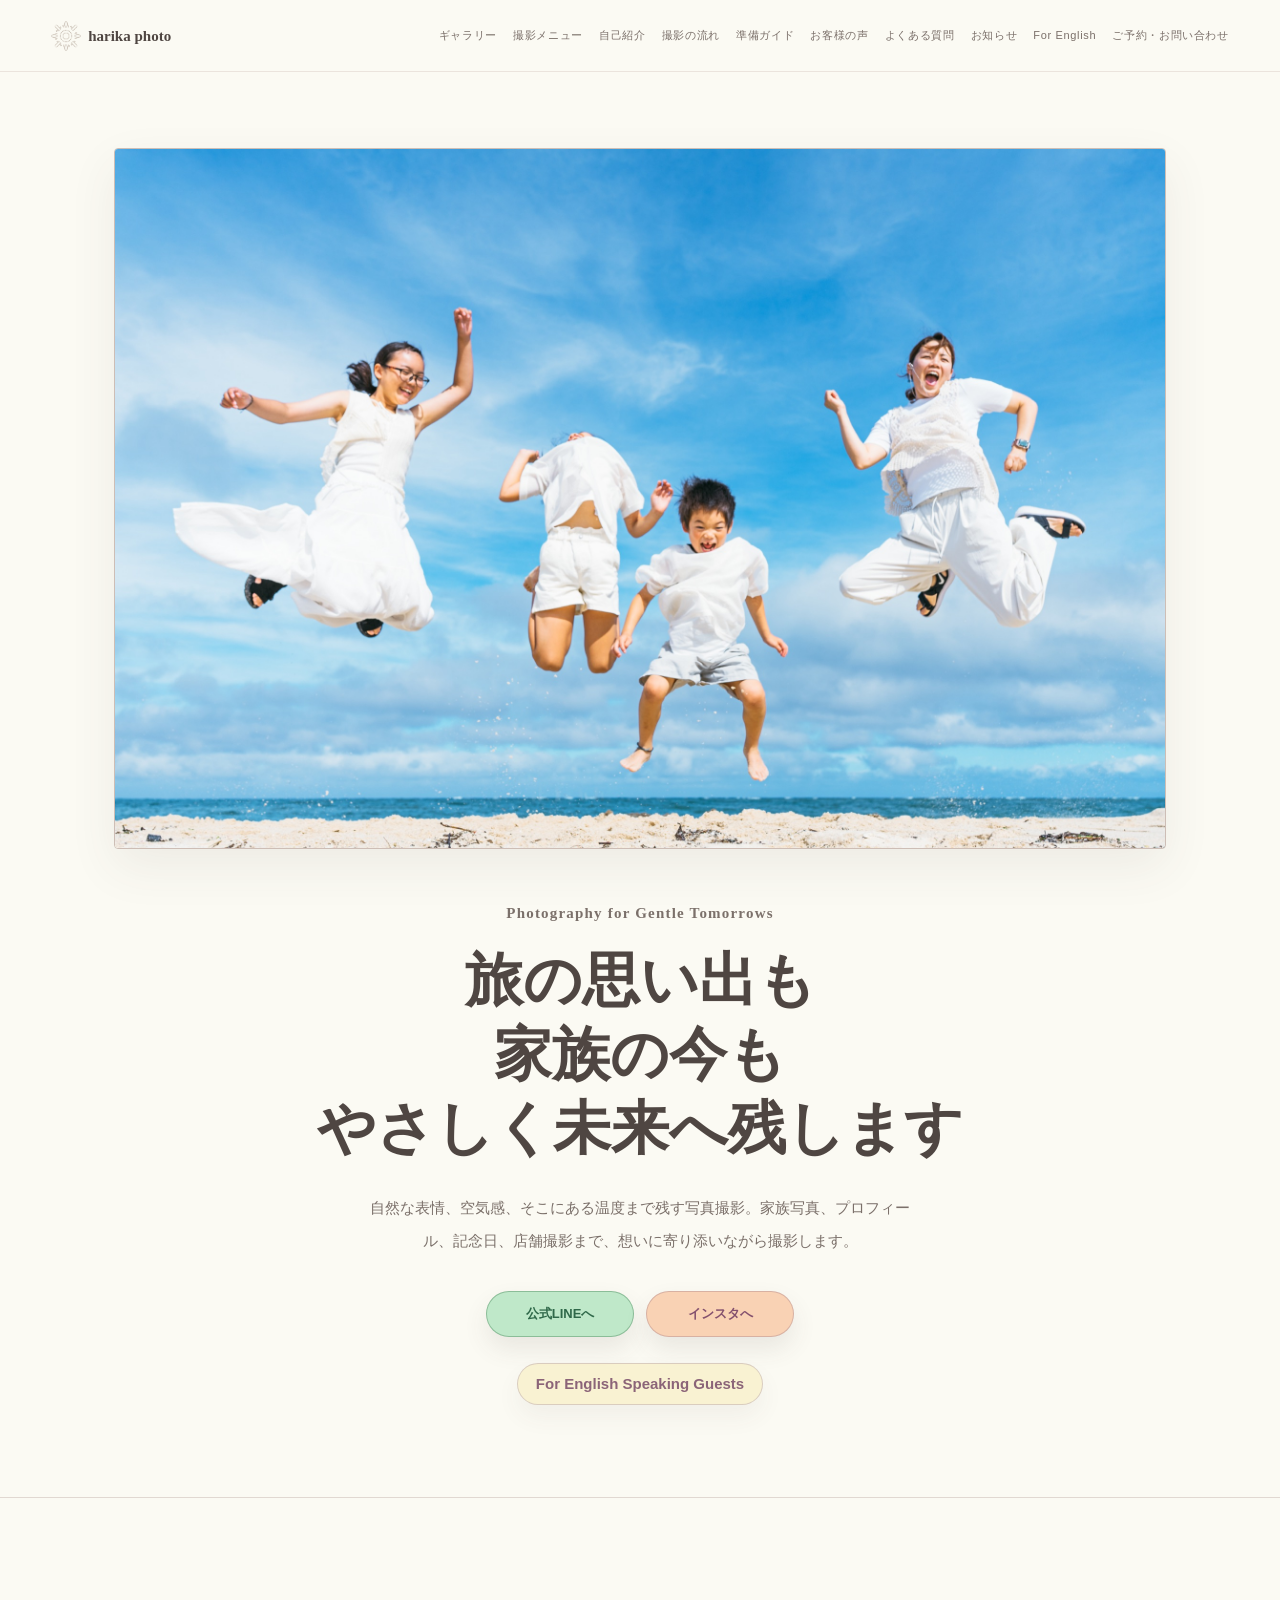
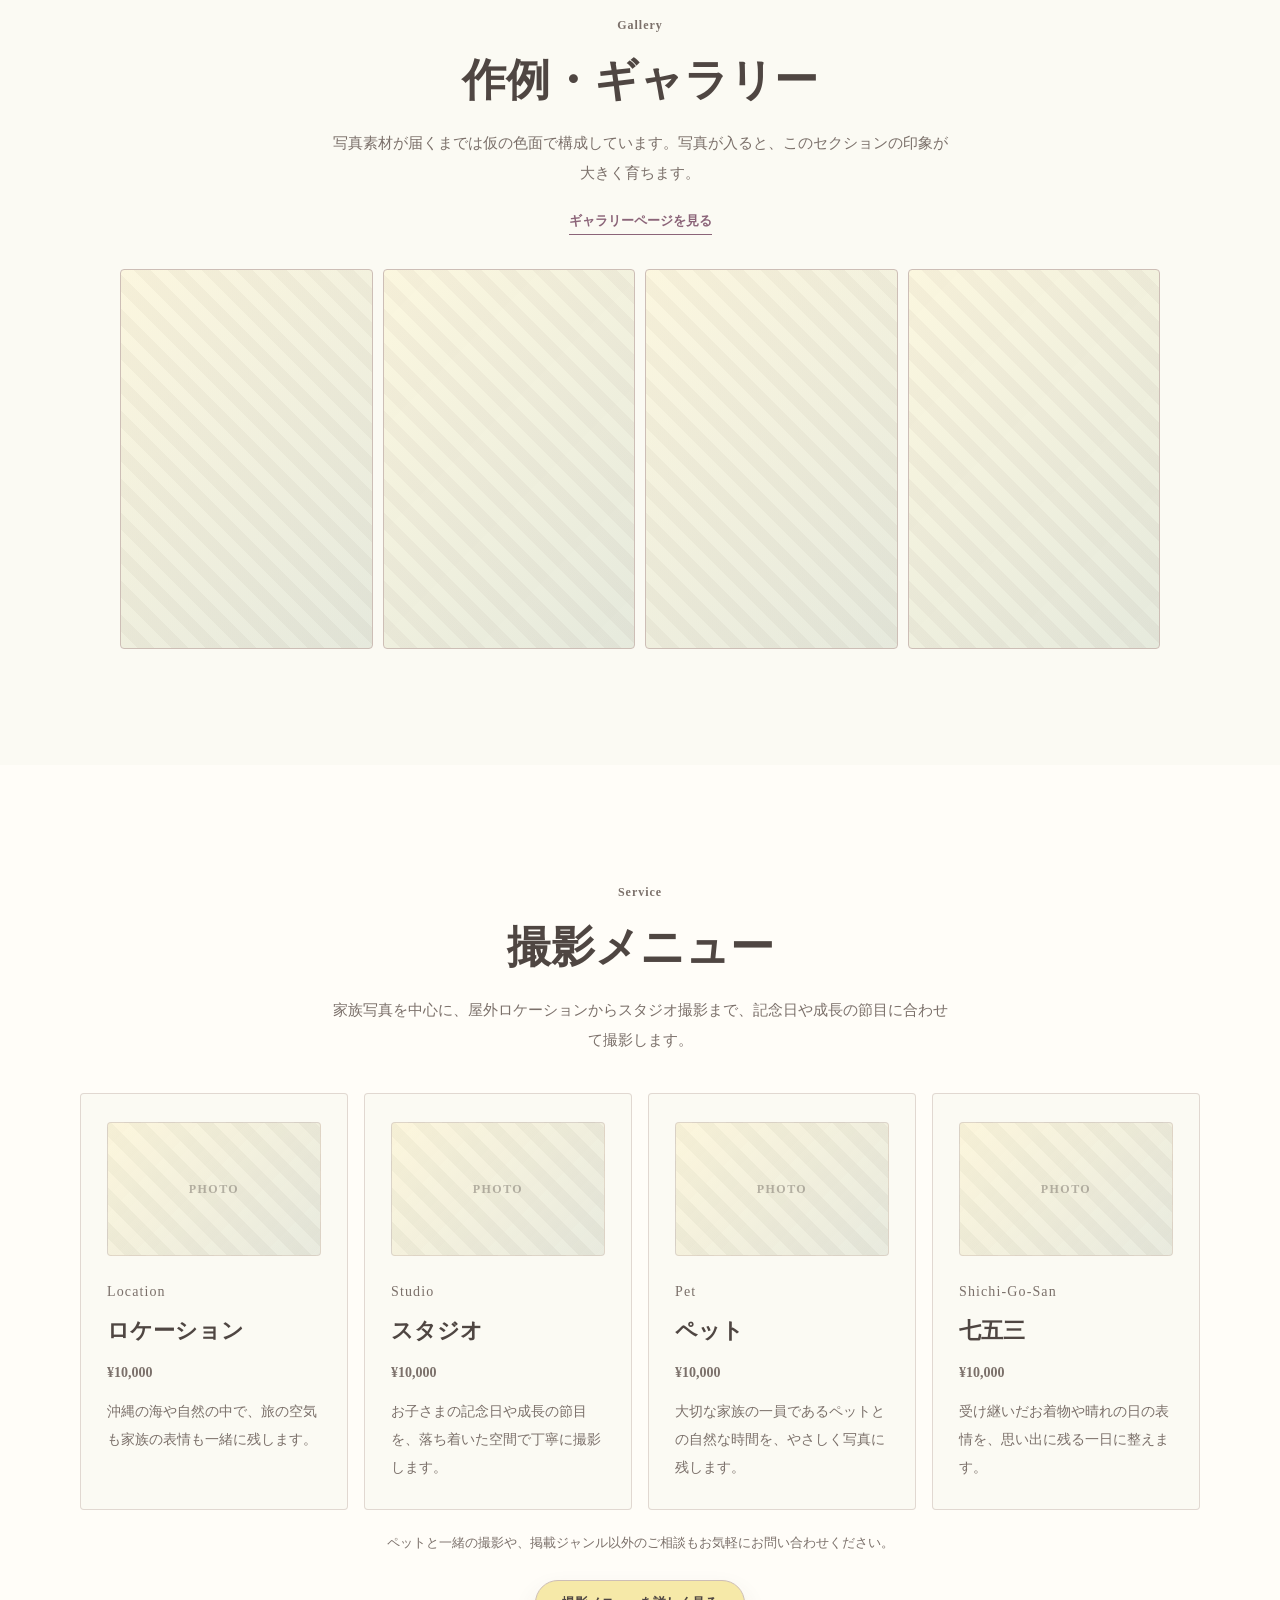
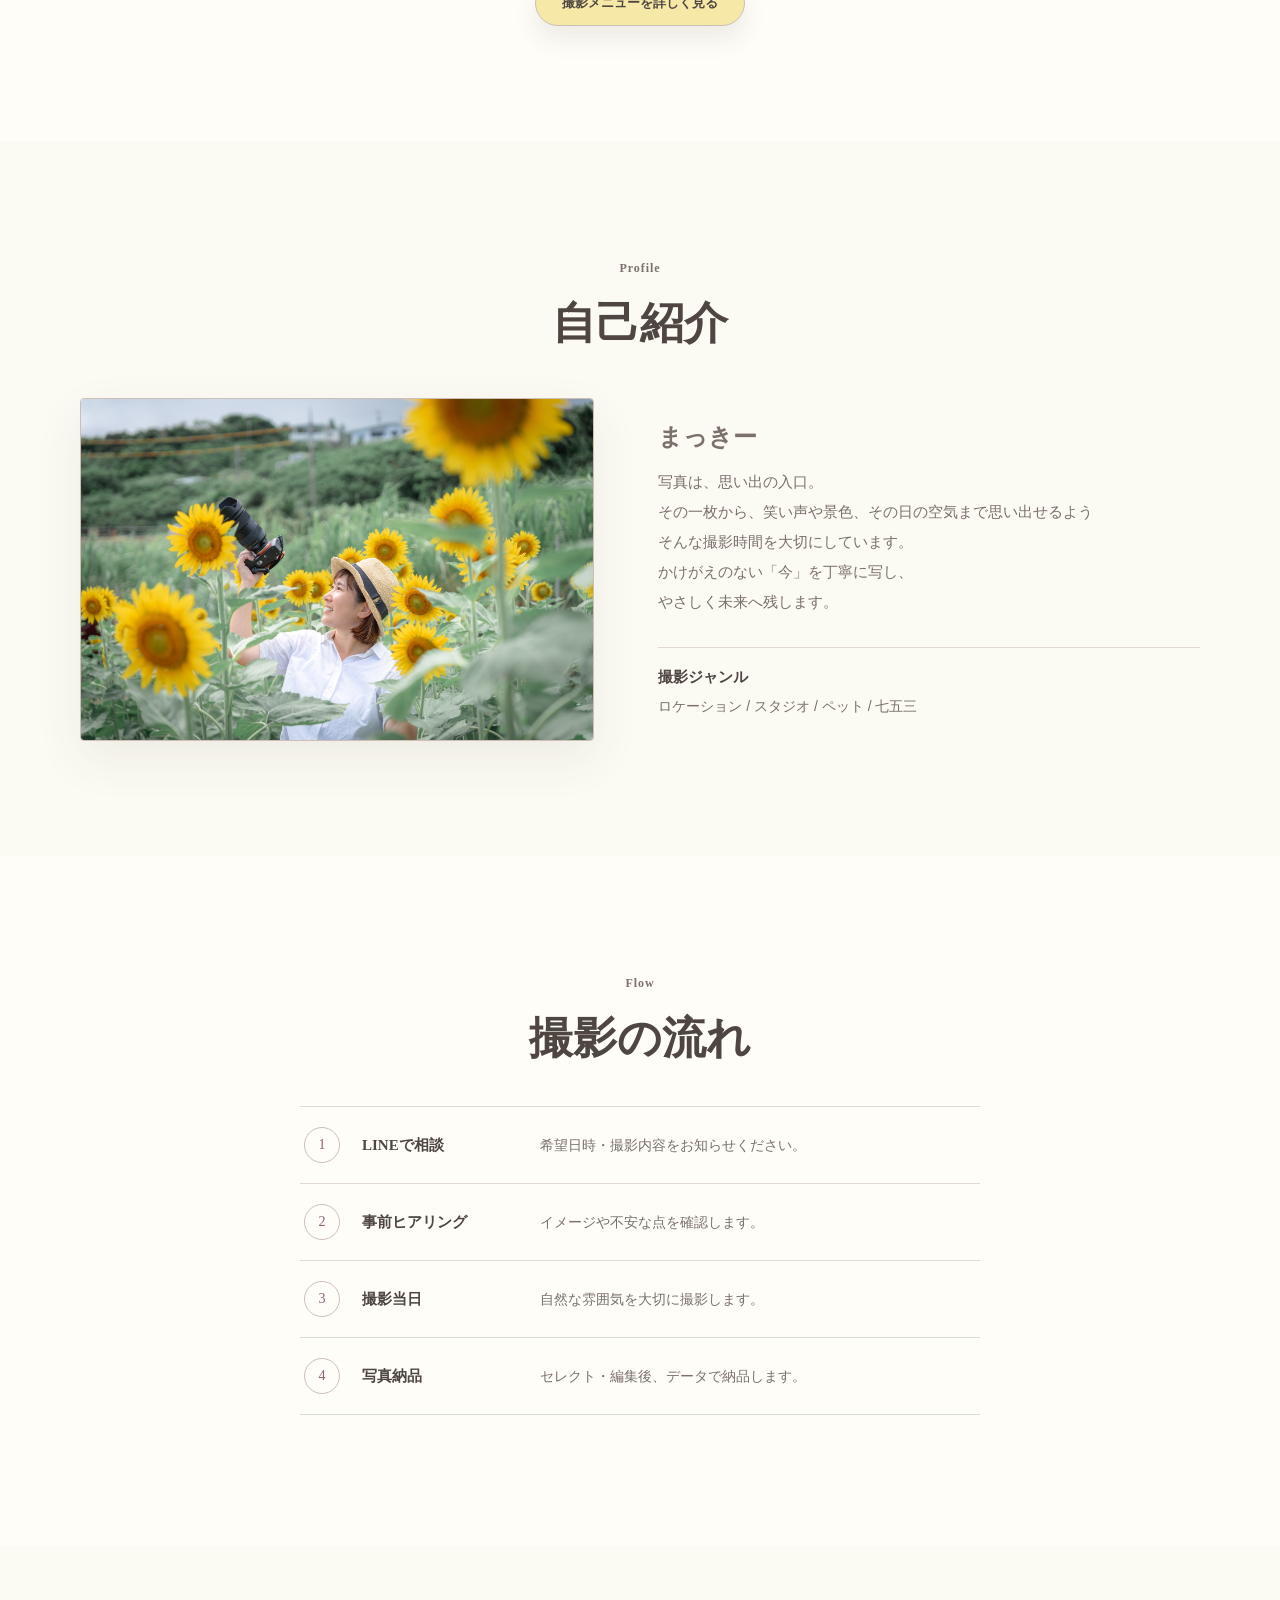
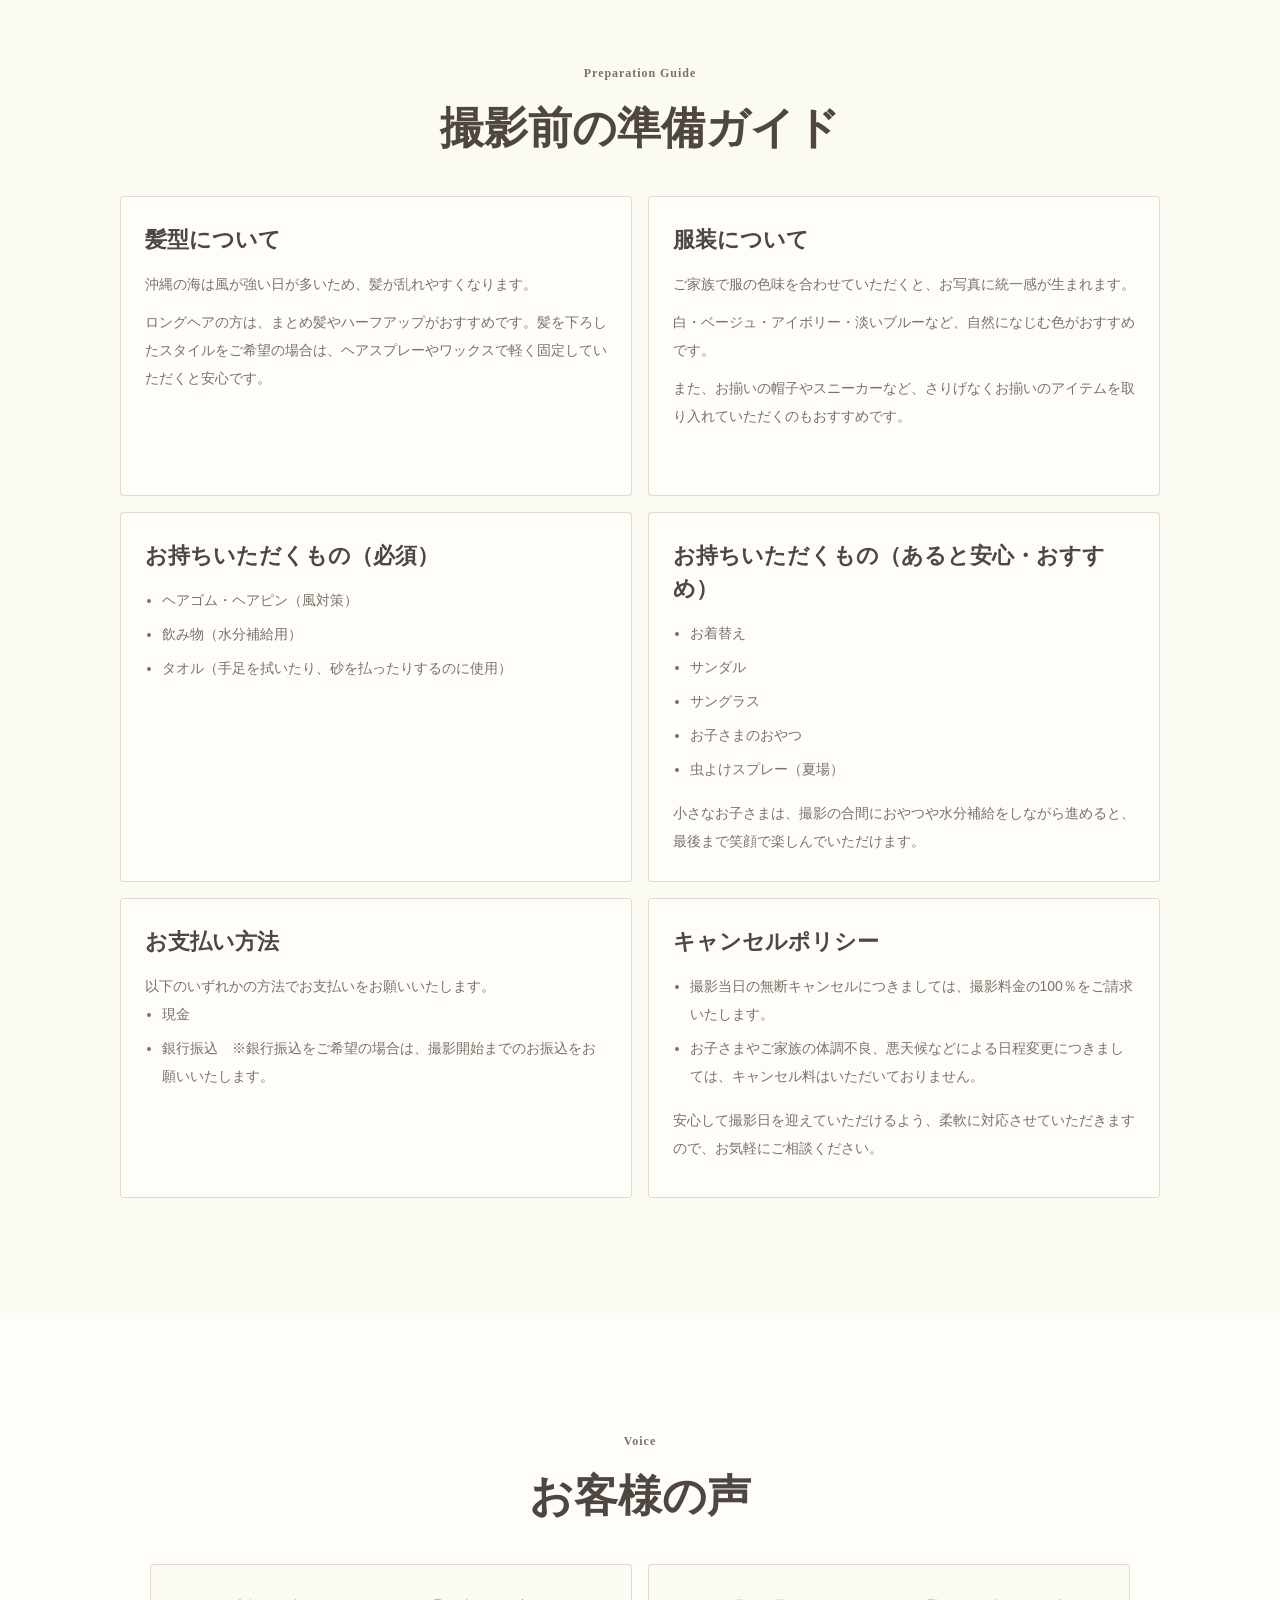
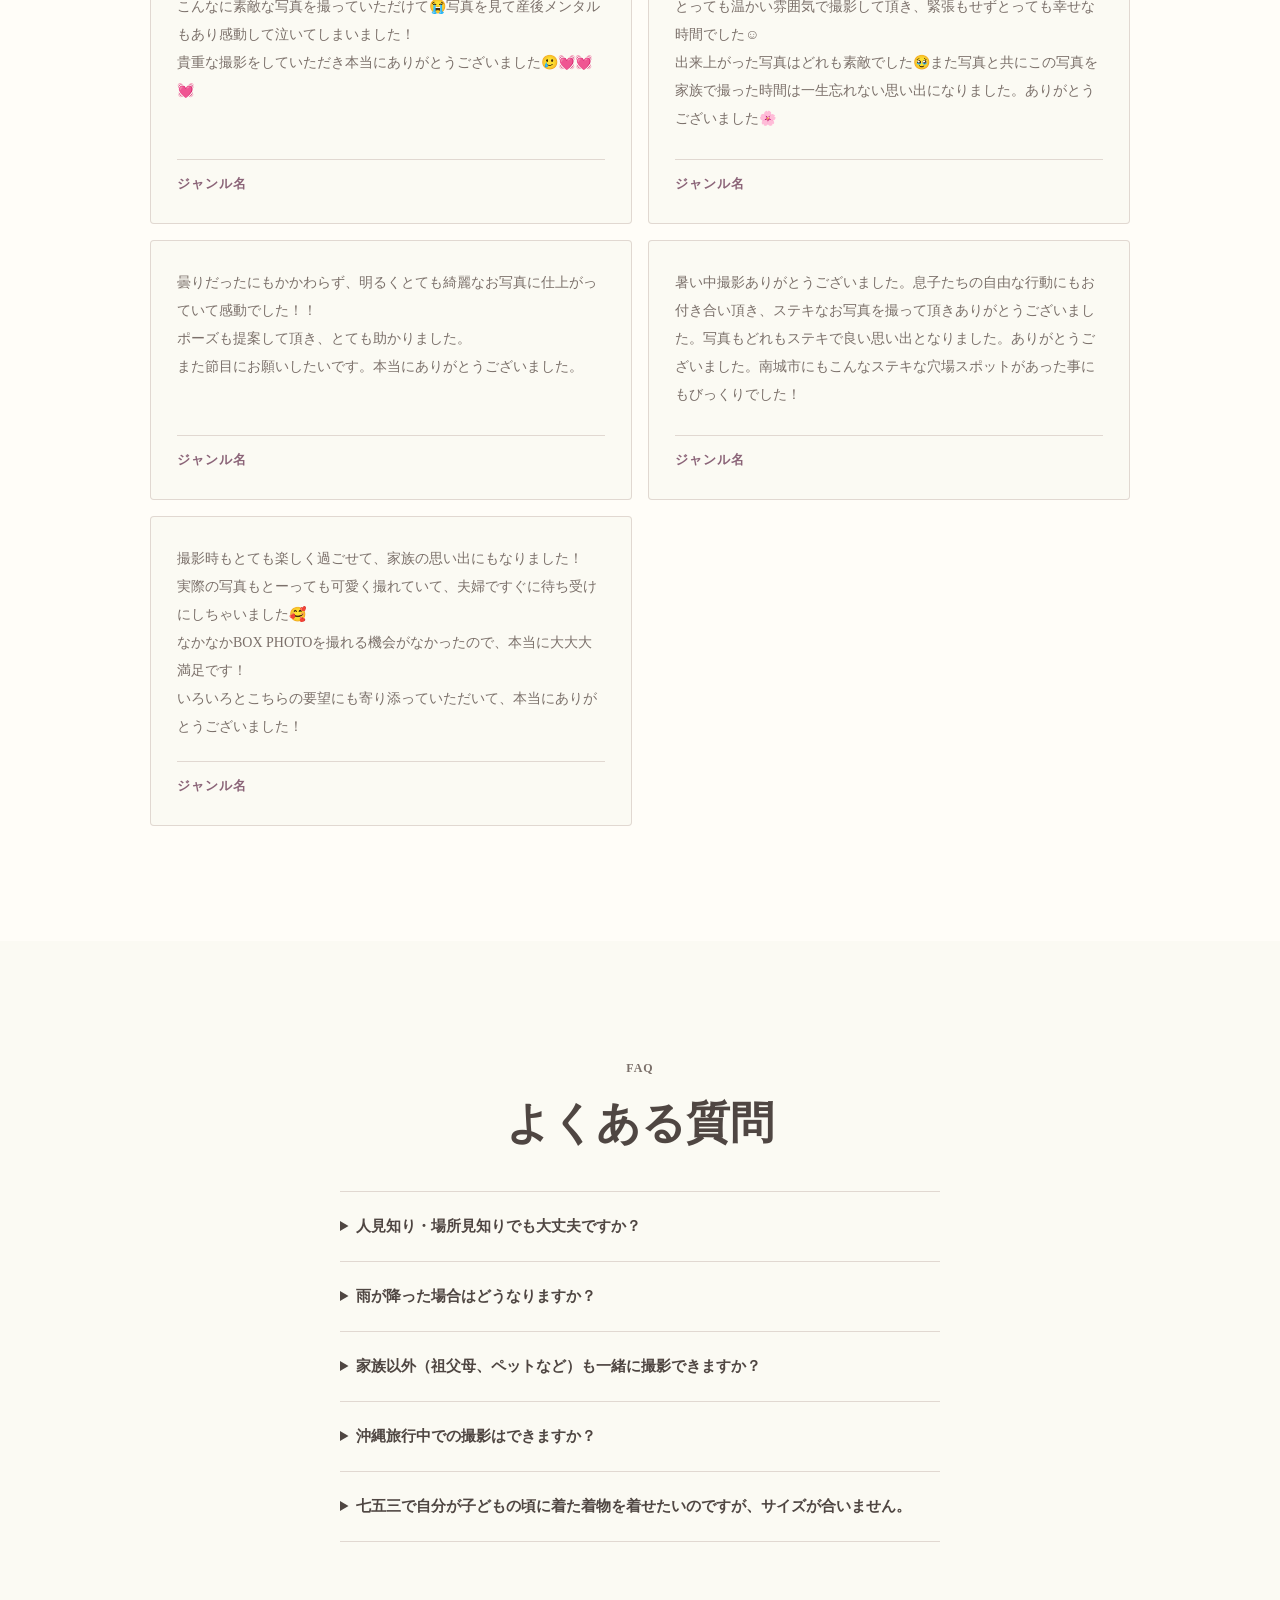
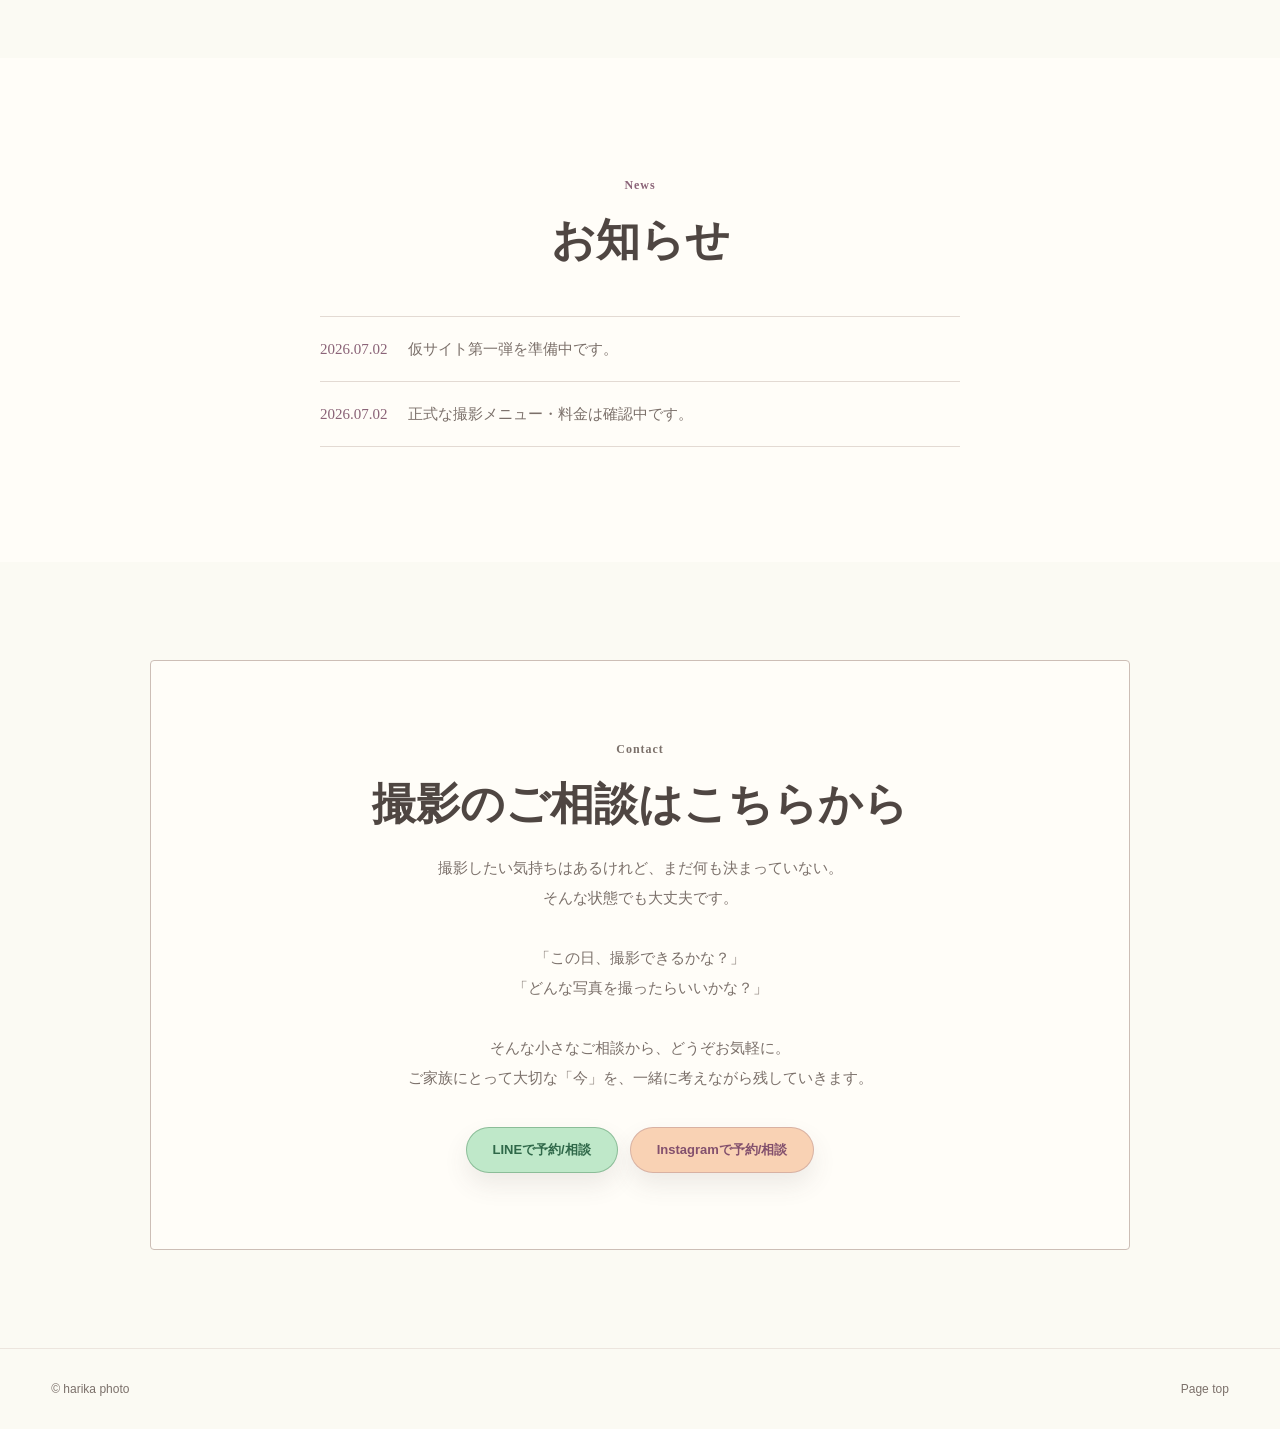
==== commit 4efdfbe7: "Refine profile and English contact label" ====
--- a/index.html
+++ b/index.html
@@ -6,7 +6,7 @@
     <meta name="description" content="まっきーは、自然な表情と空気感を大切に残すフォトグラファーの仮サイトです。" />
     <meta name="robots" content="noindex, nofollow, noarchive" />
     <title>harika photo | カメラマン仮サイト</title>
-    <link rel="stylesheet" href="assets/css/style.css?v=english-entry-mobile-20260723" />
+    <link rel="stylesheet" href="assets/css/style.css?v=profile-english-20260723" />
   </head>
   <body>
     <header class="site-header">
--- a/assets/css/style.css
+++ b/assets/css/style.css
@@ -590,17 +590,17 @@
 
 .profile-body {
   display: grid;
-  grid-template-columns: minmax(280px, 0.78fr) minmax(0, 1fr);
-  gap: clamp(34px, 6vw, 76px);
+  grid-template-columns: minmax(360px, 0.95fr) minmax(0, 1fr);
+  gap: clamp(34px, 5vw, 66px);
   align-items: center;
-  max-width: 1040px;
+  max-width: 1120px;
   margin-right: auto;
   margin-left: auto;
 }
 
 .profile-body .soft-image {
   justify-self: end;
-  width: min(100%, 500px);
+  width: min(100%, 570px);
 }
 
 .profile-copy {
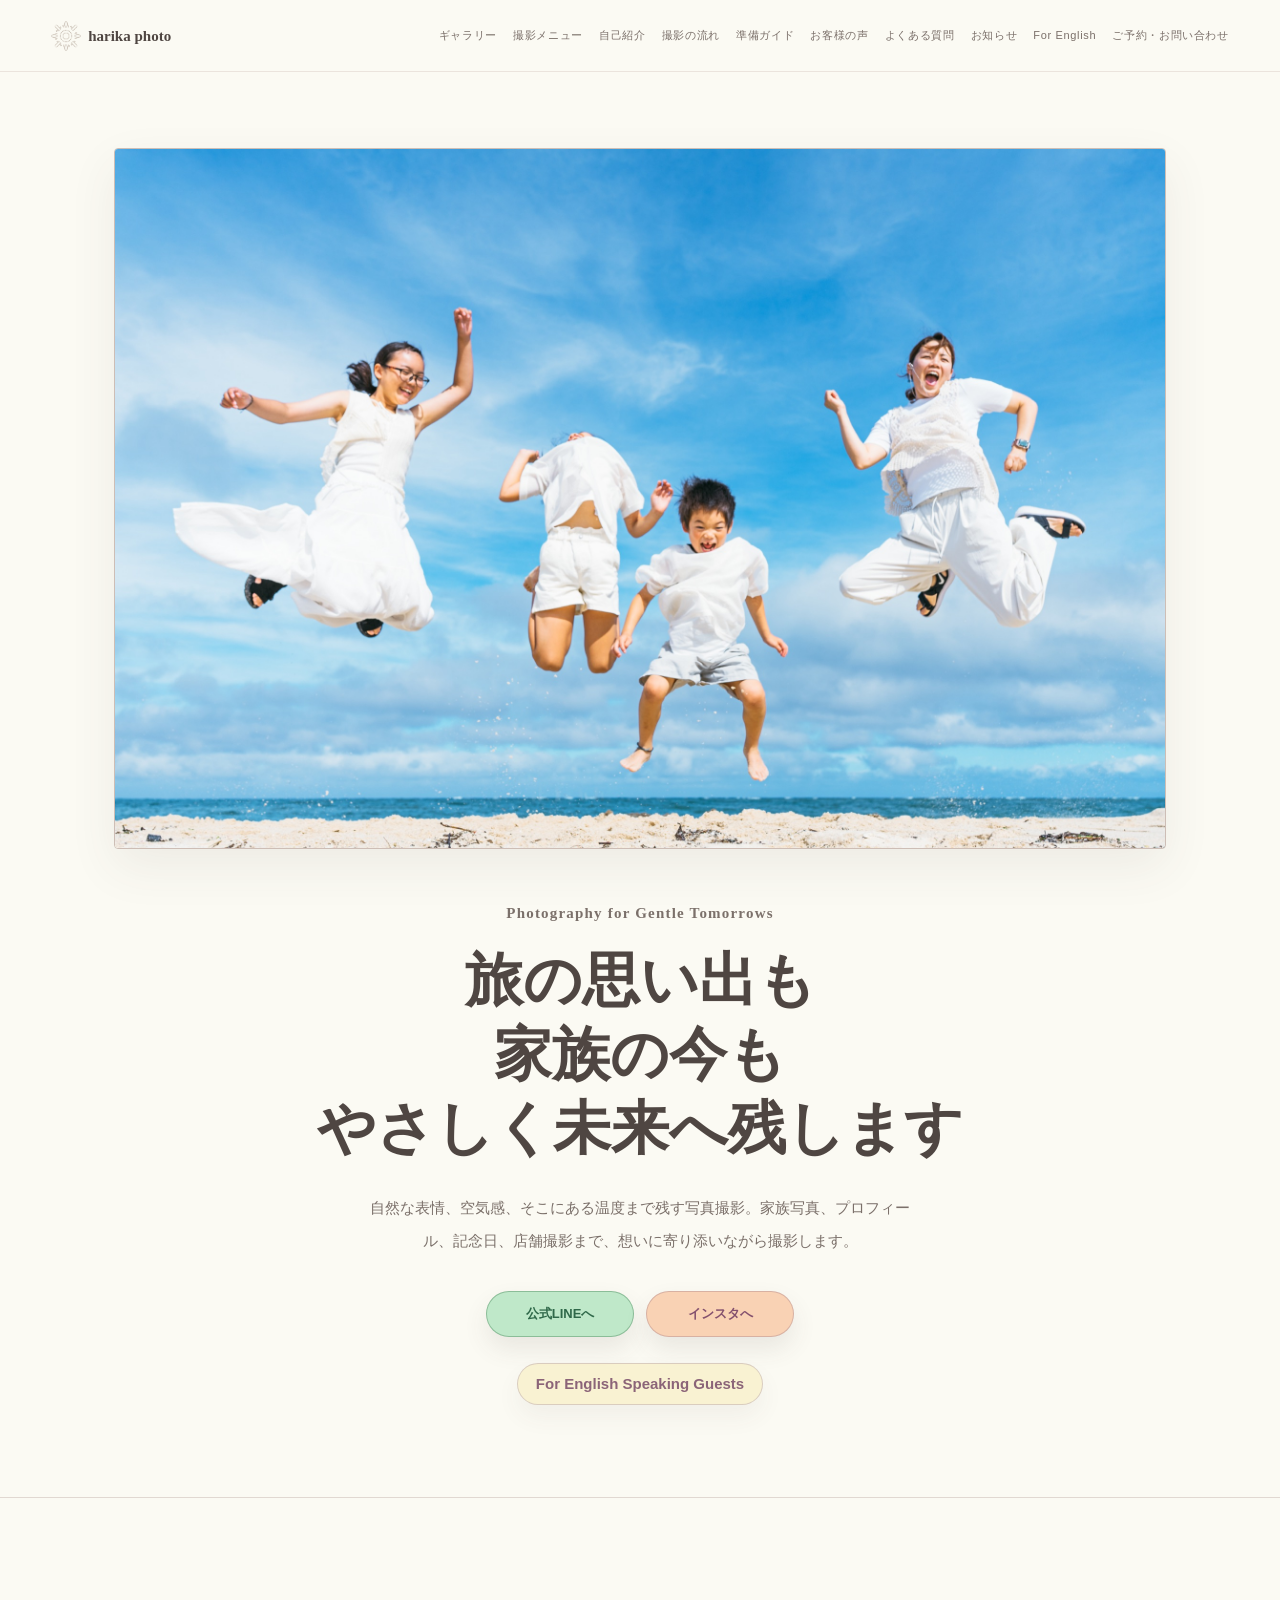
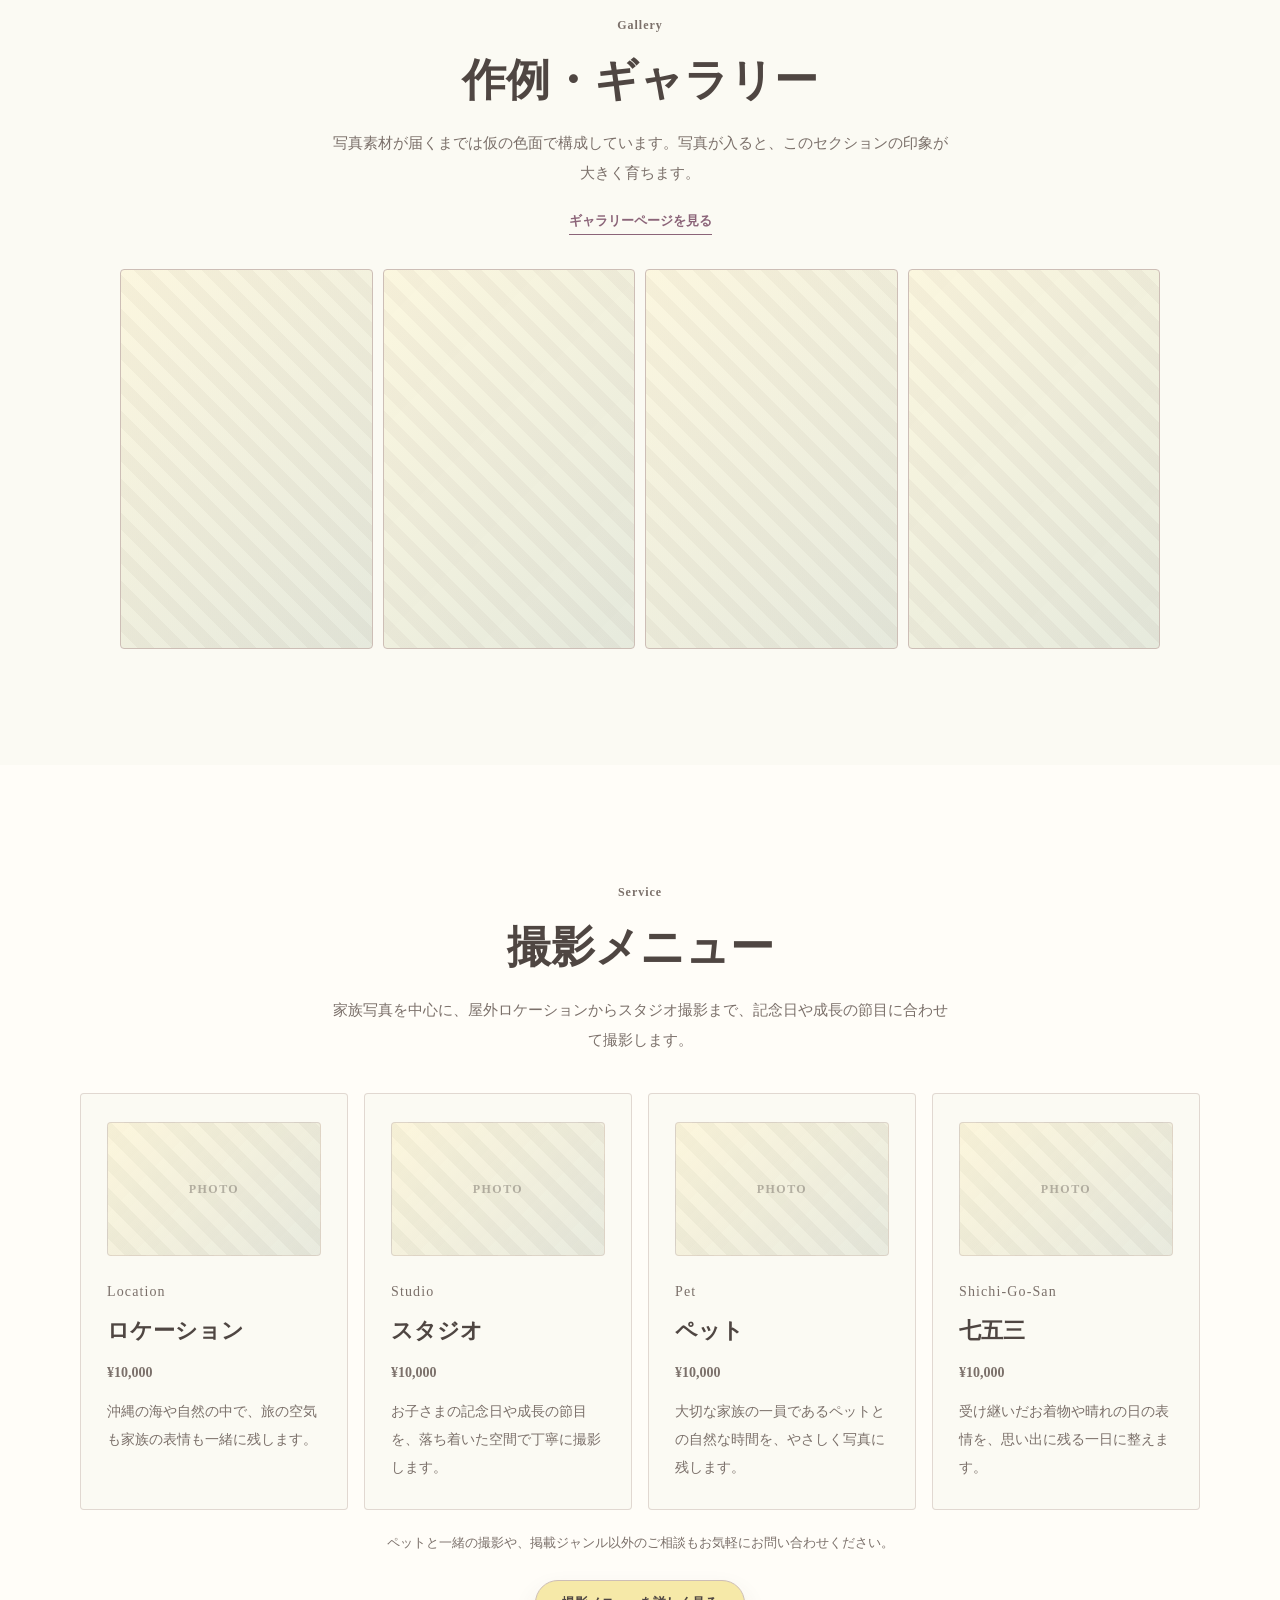
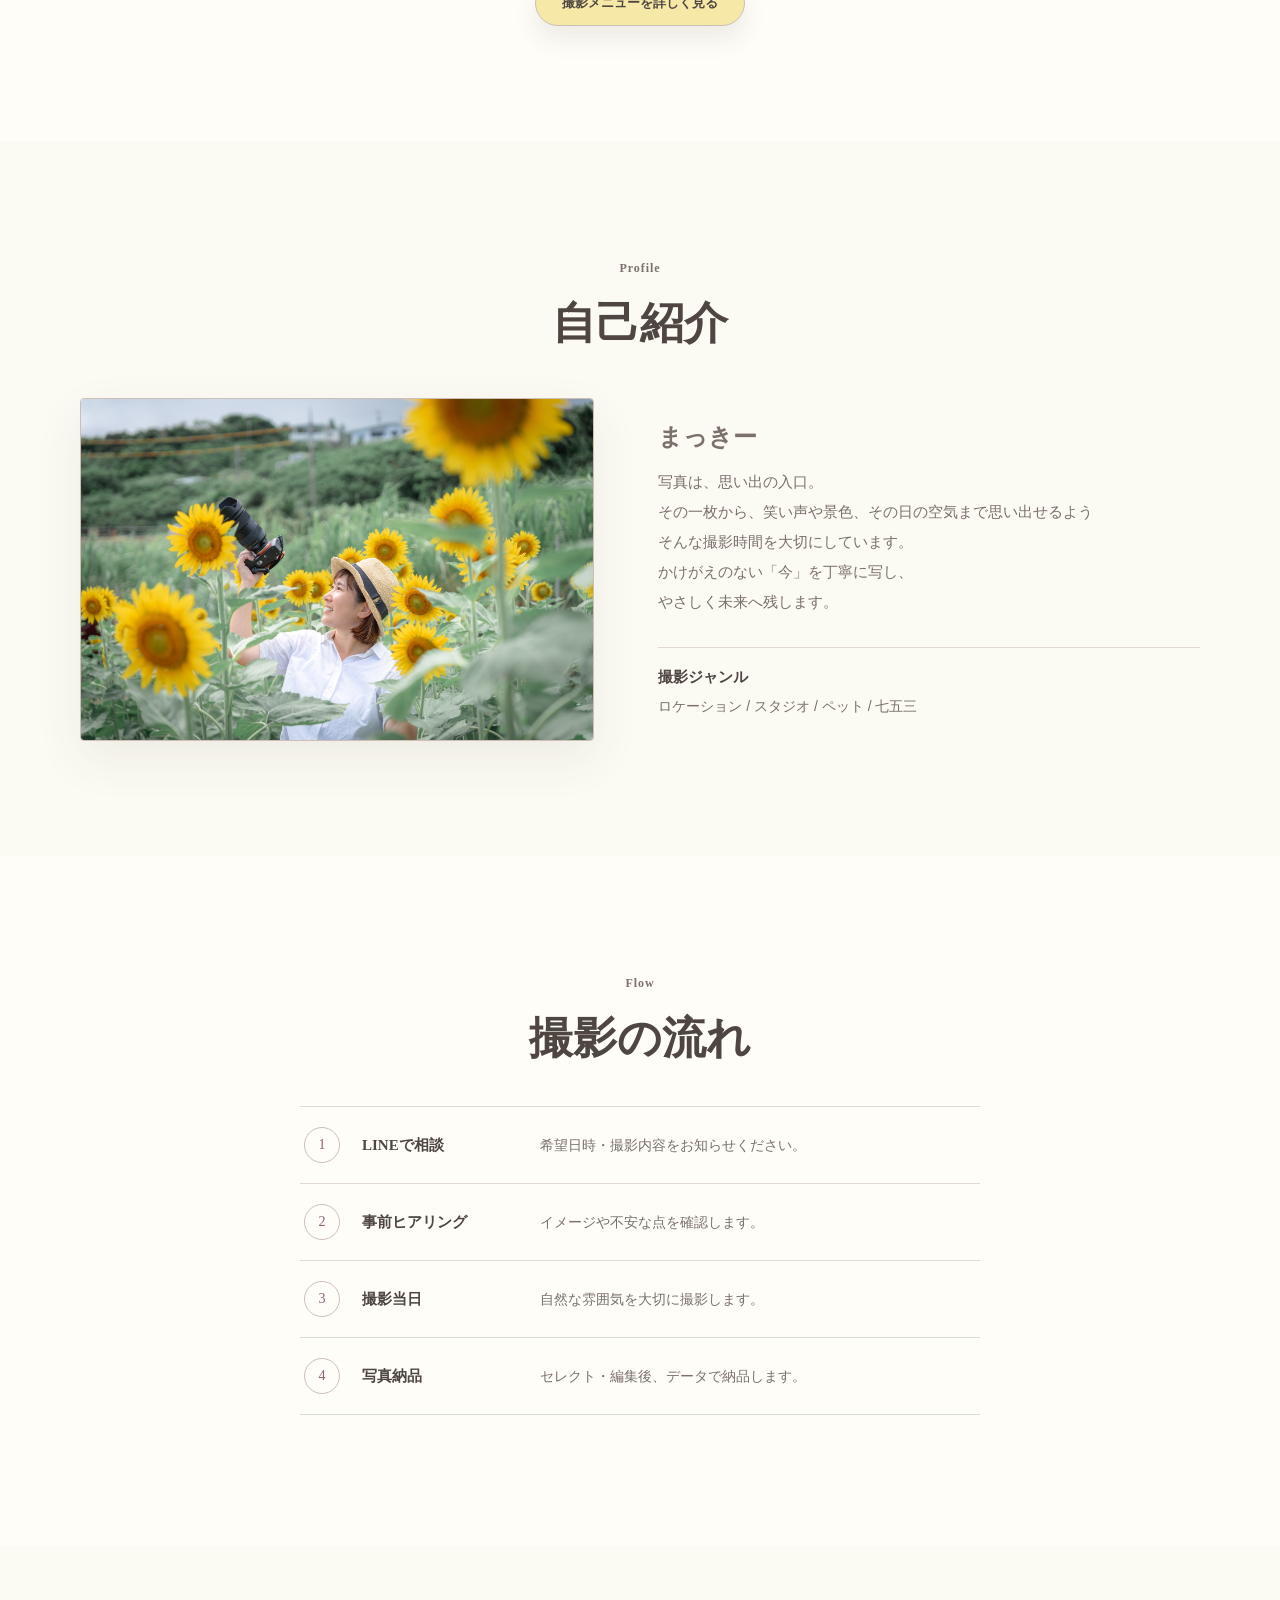
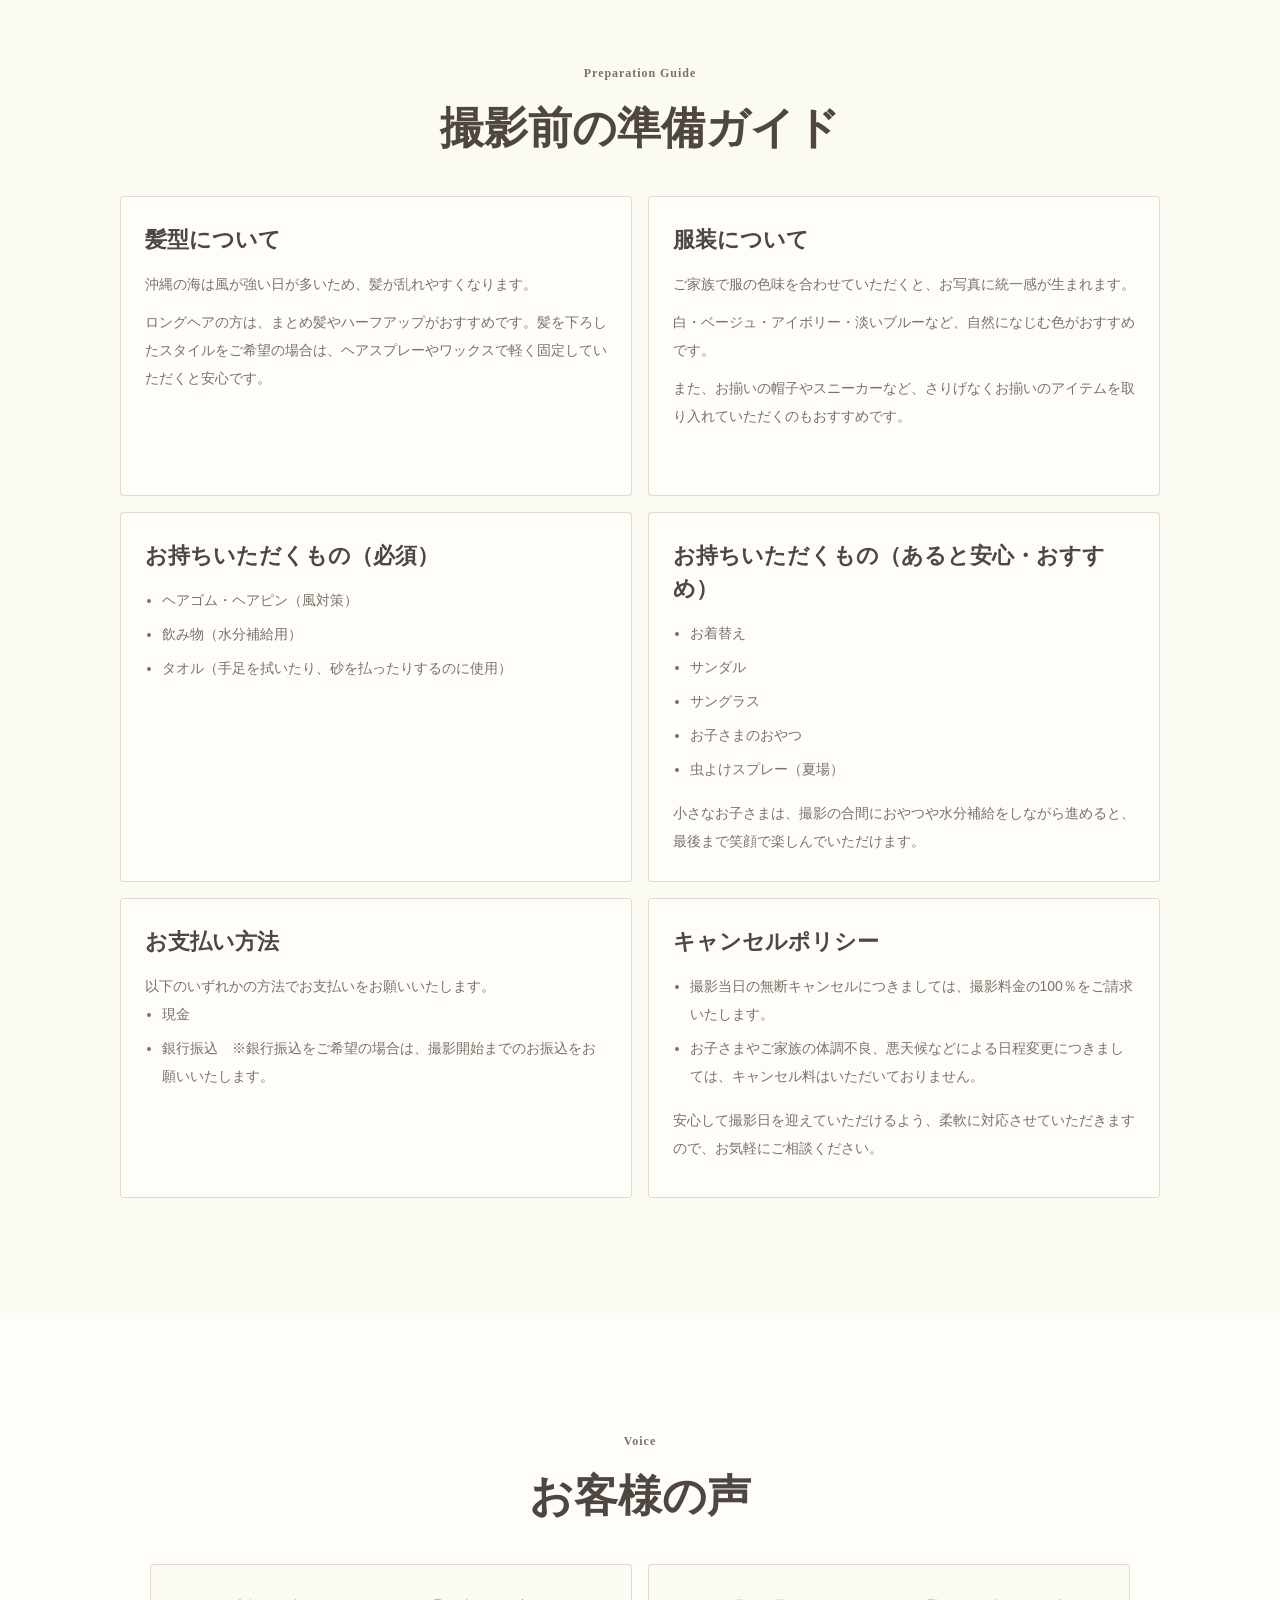
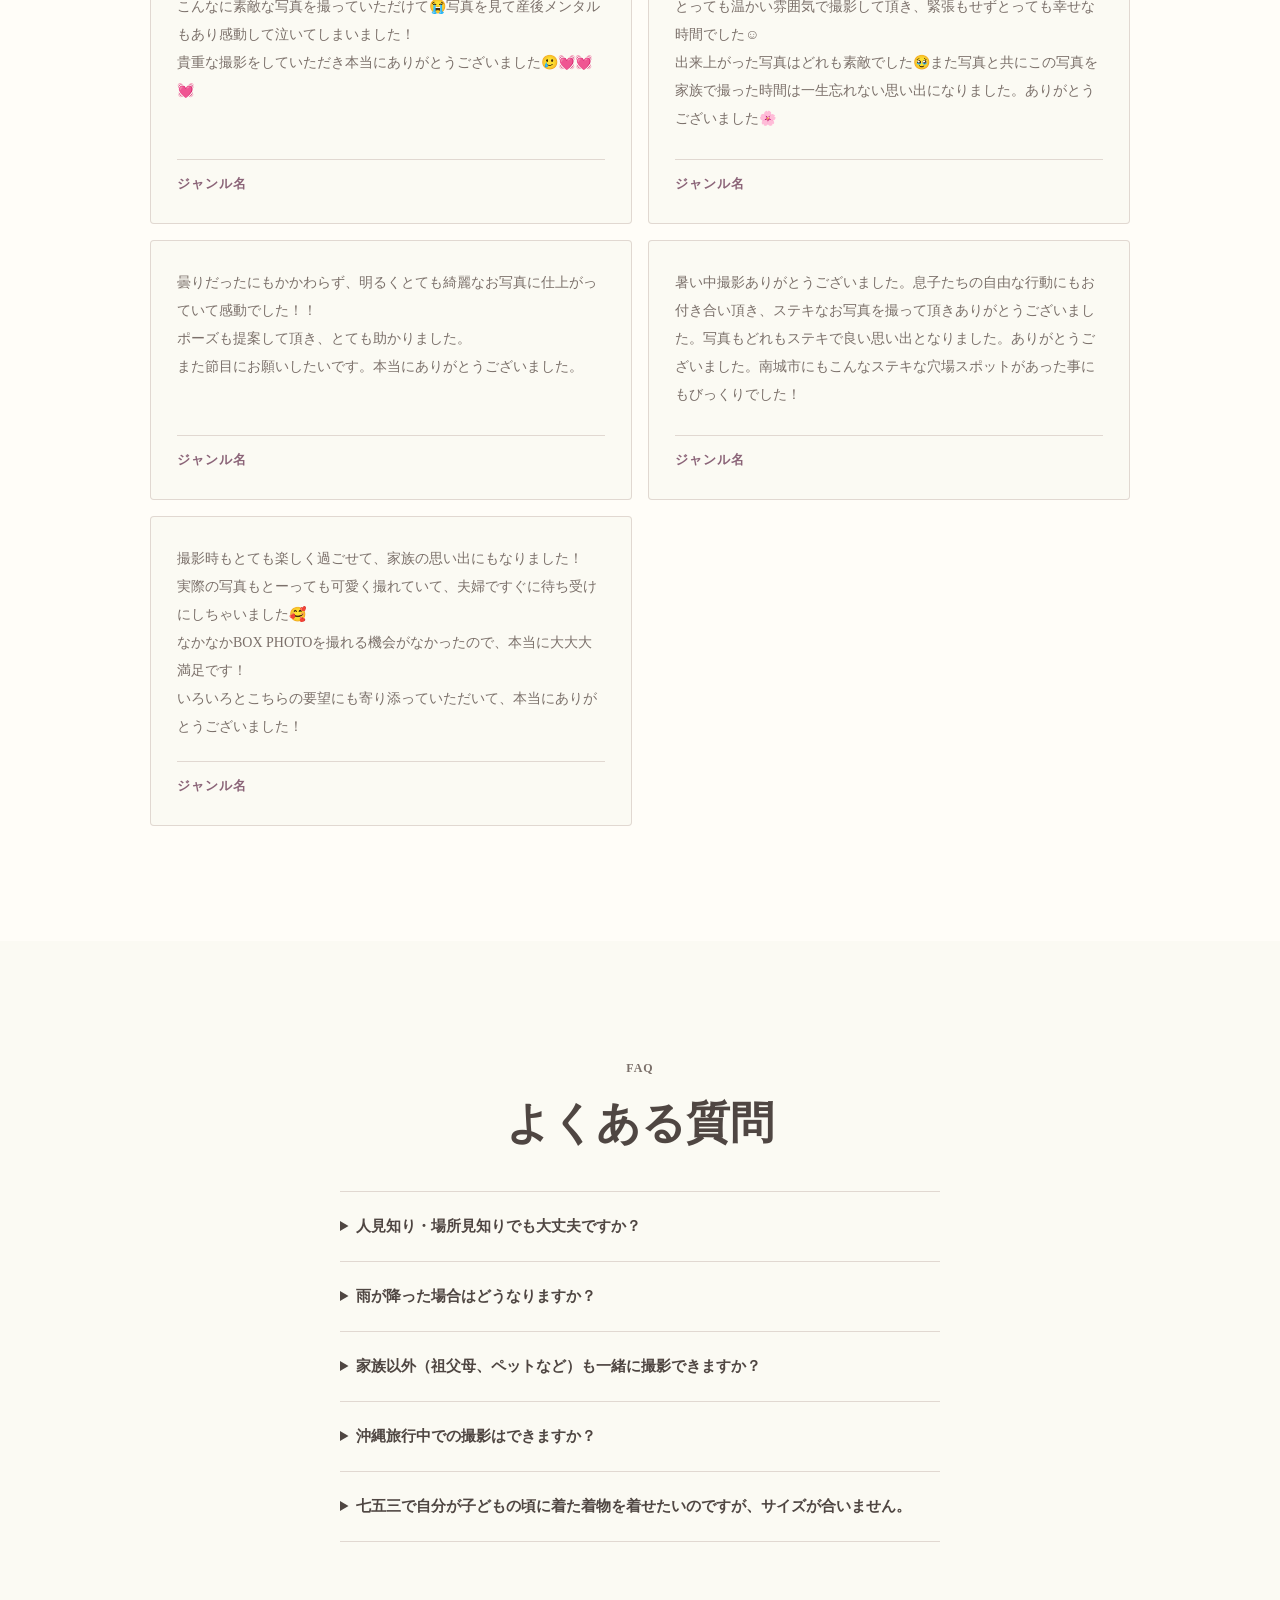
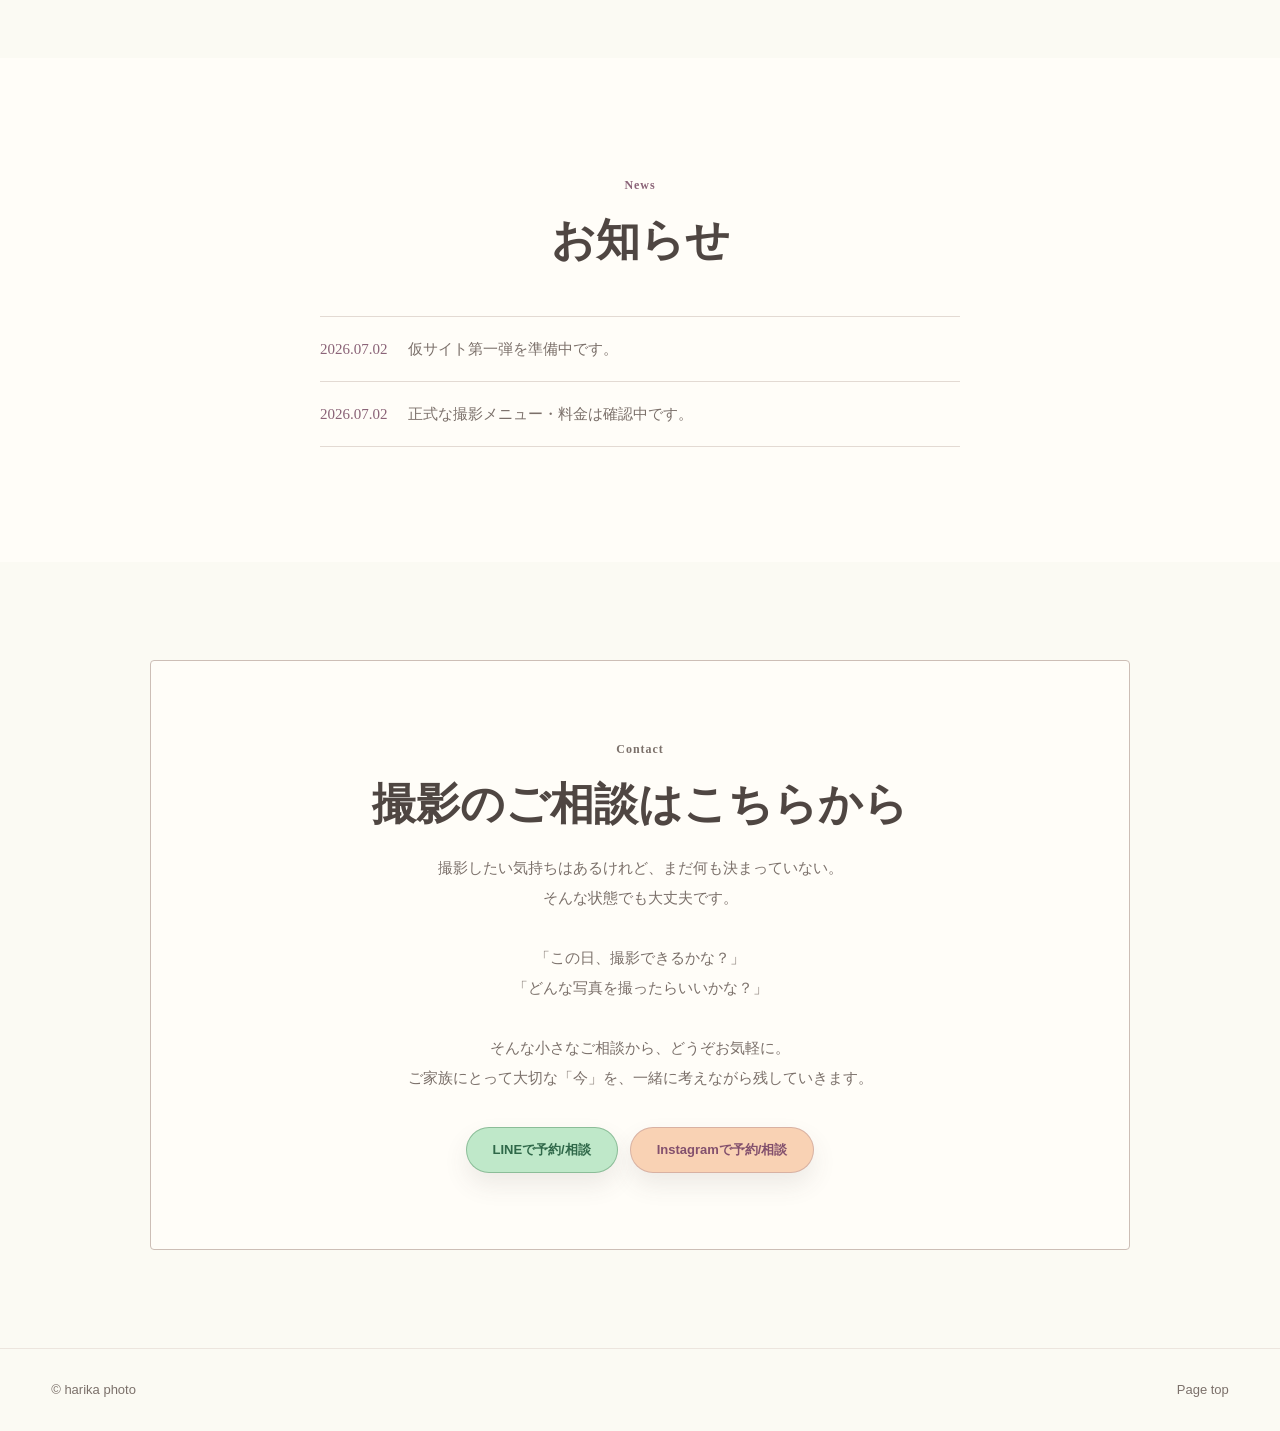
==== commit 8b60ec6c: "Adjust mobile contact copy and footer text" ====
--- a/index.html
+++ b/index.html
@@ -6,7 +6,7 @@
     <meta name="description" content="まっきーは、自然な表情と空気感を大切に残すフォトグラファーの仮サイトです。" />
     <meta name="robots" content="noindex, nofollow, noarchive" />
     <title>harika photo | カメラマン仮サイト</title>
-    <link rel="stylesheet" href="assets/css/style.css?v=profile-english-20260723" />
+    <link rel="stylesheet" href="assets/css/style.css?v=contact-footer-20260723" />
   </head>
   <body>
     <header class="site-header">
@@ -35,7 +35,7 @@
       <section class="section voices" id="voices" aria-labelledby="voices-title"><div class="section-heading narrow"><p class="eyebrow">Voice</p><h2 id="voices-title">お客様の声</h2></div><div class="voice-carousel"><button class="carousel-button carousel-button-prev" type="button" aria-label="前のお客様の声を見る" data-voice-prev><span aria-hidden="true"></span></button><div class="voice-grid" data-voice-carousel><article class="voice-card"><p>こんなに素敵な写真を撮っていただけて😭写真を見て産後メンタルもあり感動して泣いてしまいました！<br />貴重な撮影をしていただき本当にありがとうございました🥲💓💓💓</p><div class="voice-category">ジャンル名</div></article><article class="voice-card"><p>とっても温かい雰囲気で撮影して頂き、緊張もせずとっても幸せな時間でした☺️<br />出来上がった写真はどれも素敵でした🥹また写真と共にこの写真を家族で撮った時間は一生忘れない思い出になりました。ありがとうございました🌸</p><div class="voice-category">ジャンル名</div></article><article class="voice-card"><p>曇りだったにもかかわらず、明るくとても綺麗なお写真に仕上がっていて感動でした！！<br />ポーズも提案して頂き、とても助かりました。<br />また節目にお願いしたいです。本当にありがとうございました。</p><div class="voice-category">ジャンル名</div></article><article class="voice-card"><p>暑い中撮影ありがとうございました。息子たちの自由な行動にもお付き合い頂き、ステキなお写真を撮って頂きありがとうございました。写真もどれもステキで良い思い出となりました。ありがとうございました。南城市にもこんなステキな穴場スポットがあった事にもびっくりでした！</p><div class="voice-category">ジャンル名</div></article><article class="voice-card"><p>撮影時もとても楽しく過ごせて、家族の思い出にもなりました！<br />実際の写真もとーっても可愛く撮れていて、夫婦ですぐに待ち受けにしちゃいました🥰<br />なかなかBOX PHOTOを撮れる機会がなかったので、本当に大大大満足です！<br />いろいろとこちらの要望にも寄り添っていただいて、本当にありがとうございました！</p><div class="voice-category">ジャンル名</div></article></div><button class="carousel-button carousel-button-next" type="button" aria-label="次のお客様の声を見る" data-voice-next><span aria-hidden="true"></span></button></div></section>
       <section class="section faq" id="faq" aria-labelledby="faq-title"><div class="section-heading narrow"><p class="eyebrow">FAQ</p><h2 id="faq-title">よくある質問</h2></div><details><summary>人見知り・場所見知りでも大丈夫ですか？</summary><p>もちろんです。<br />お子さまのペースを大切にしながら、遊んだりお話ししたりして、自然と笑顔になれる時間を一緒に過ごします。カメラマン自身も3人の母なのでご安心してお任せください。</p></details><details><summary>雨が降った場合はどうなりますか？</summary><p>天候を確認しながら、ご相談の上で日程変更または撮影場所をご提案いたします。沖縄の天気は変わりやすいため、前日〜当日に最終判断をしています</p></details><details><summary>家族以外（祖父母、ペットなど）も一緒に撮影できますか？</summary><p>もちろんです。<br />ご家族皆さまで過ごす時間も、大切な思い出です。<br />ご家族らしい、自然な時間　表情を、心を込めて撮影いたします。</p></details><details><summary>沖縄旅行中での撮影はできますか？</summary><p>もちろんです。<br />ご旅行中の急なご依頼も<br />旅行を計画中の段階でも お気軽にご相談ください。<br />ご旅行の時期やスケジュールに合わせて、おすすめの撮影時間やロケーションをご提案いたします。</p></details><details><summary>七五三で自分が子どもの頃に着た着物を着せたいのですが、サイズが合いません。</summary><p>お母さまやご家族が大切に受け継いできたお着物を、お子さまにも着ていただけるよう、和裁士の国家資格を持つカメラマンがお着物のお直しからサポートいたします。<br />思い出の詰まった一着で、特別な七五三を迎えられるよう心を込めてお手伝いします。</p></details></section>
       <section class="section news" id="news" aria-labelledby="news-title"><div><p class="eyebrow">News</p><h2 id="news-title">お知らせ</h2></div><ul class="news-list"><li><time datetime="2026-07-02">2026.07.02</time><span>仮サイト第一弾を準備中です。</span></li><li><time datetime="2026-07-02">2026.07.02</time><span>正式な撮影メニュー・料金は確認中です。</span></li></ul></section>
-      <section class="contact" id="contact" aria-labelledby="contact-title"><div class="contact-panel"><p class="eyebrow">Contact</p><h2 id="contact-title">撮影のご相談はこちらから</h2><p>撮影したい気持ちはあるけれど、まだ何も決まっていない。<br />そんな状態でも大丈夫です。<br /><br />「この日、撮影できるかな？」<br />「どんな写真を撮ったらいいかな？」<br /><br />そんな小さなご相談から、どうぞお気軽に。<br />ご家族にとって大切な「今」を、一緒に考えながら残していきます。</p><div class="contact-actions"><a class="button line-button" href="#" aria-disabled="true">LINEで予約/相談</a><a class="button instagram-button" href="#" aria-disabled="true">Instagramで予約/相談</a></div></div></section>
+      <section class="contact" id="contact" aria-labelledby="contact-title"><div class="contact-panel"><p class="eyebrow">Contact</p><h2 id="contact-title">撮影のご相談はこちらから</h2><p class="contact-text-desktop">撮影したい気持ちはあるけれど、まだ何も決まっていない。<br />そんな状態でも大丈夫です。<br /><br />「この日、撮影できるかな？」<br />「どんな写真を撮ったらいいかな？」<br /><br />そんな小さなご相談から、どうぞお気軽に。<br />ご家族にとって大切な「今」を、一緒に考えながら残していきます。</p><p class="contact-text-mobile">撮影したい気持ちはあるけれど、<br />まだ何も決まっていない。<br />そんな状態でも大丈夫です。<br /><br />「この日、撮影できるかな？」<br />「どんな写真を撮ったらいいかな？」<br /><br />そんな小さなご相談から、どうぞお気軽に。<br />ご家族にとって大切な「今」を、<br />一緒に考えながら残していきます。</p><div class="contact-actions"><a class="button line-button" href="#" aria-disabled="true">LINEで予約/相談</a><a class="button instagram-button" href="#" aria-disabled="true">Instagramで予約/相談</a></div></div></section>
     </main>
     <footer class="site-footer"><p>&copy; harika photo</p><a href="#top">Page top</a></footer>
     <script src="assets/js/main.js?v=voices-20260722b"></script>
--- a/assets/css/style.css
+++ b/assets/css/style.css
@@ -1009,6 +1009,10 @@
   overflow-wrap: anywhere;
 }
 
+.contact-text-mobile {
+  display: none;
+}
+
 .contact-actions {
   display: flex;
   flex-wrap: wrap;
@@ -1027,7 +1031,7 @@
   gap: 20px;
   padding: 28px clamp(18px, 4vw, 54px);
   color: var(--muted);
-  font-size: 12px;
+  font-size: 13px;
   border-top: 1px solid rgba(205, 190, 182, 0.35);
 }
 
@@ -1831,6 +1835,14 @@
     padding: 60px 24px;
   }
 
+  .contact-text-desktop {
+    display: none;
+  }
+
+  .contact-text-mobile {
+    display: block;
+  }
+
   .faq details {
     width: min(100%, 260px);
   }
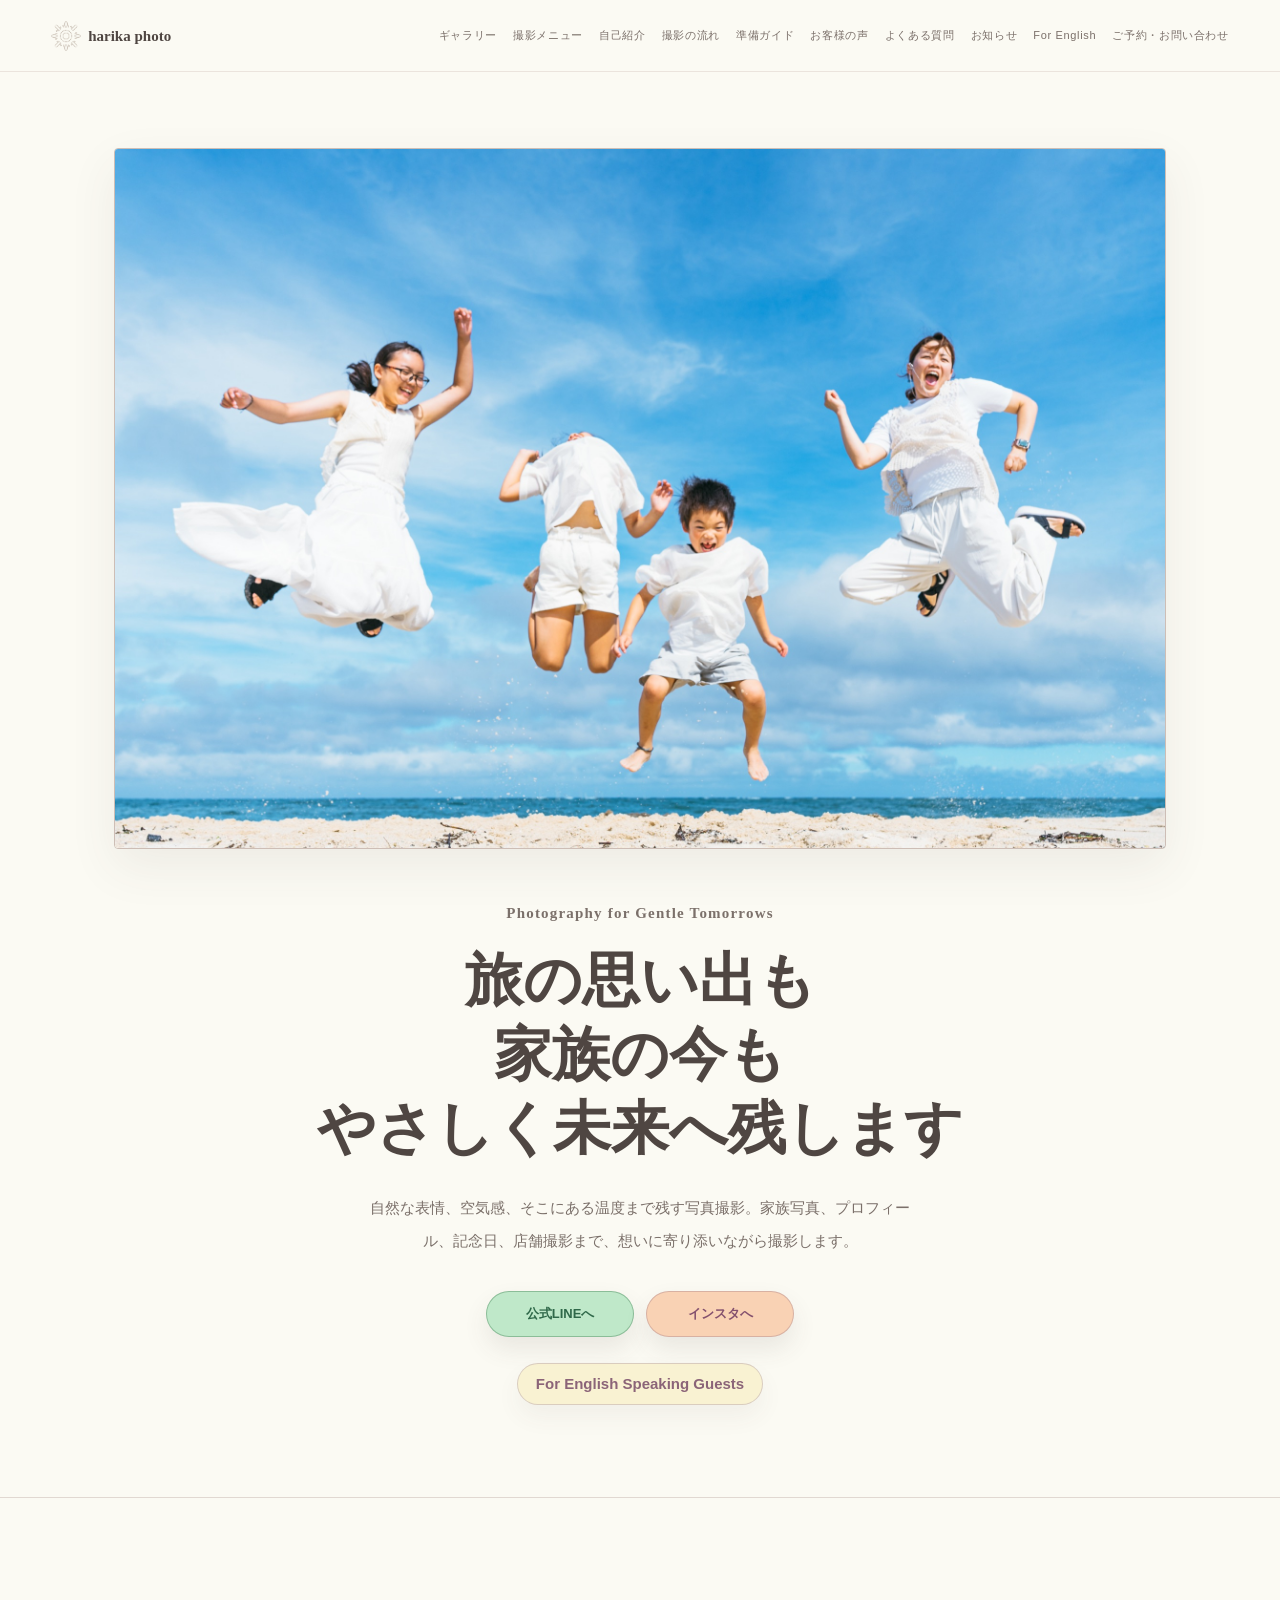
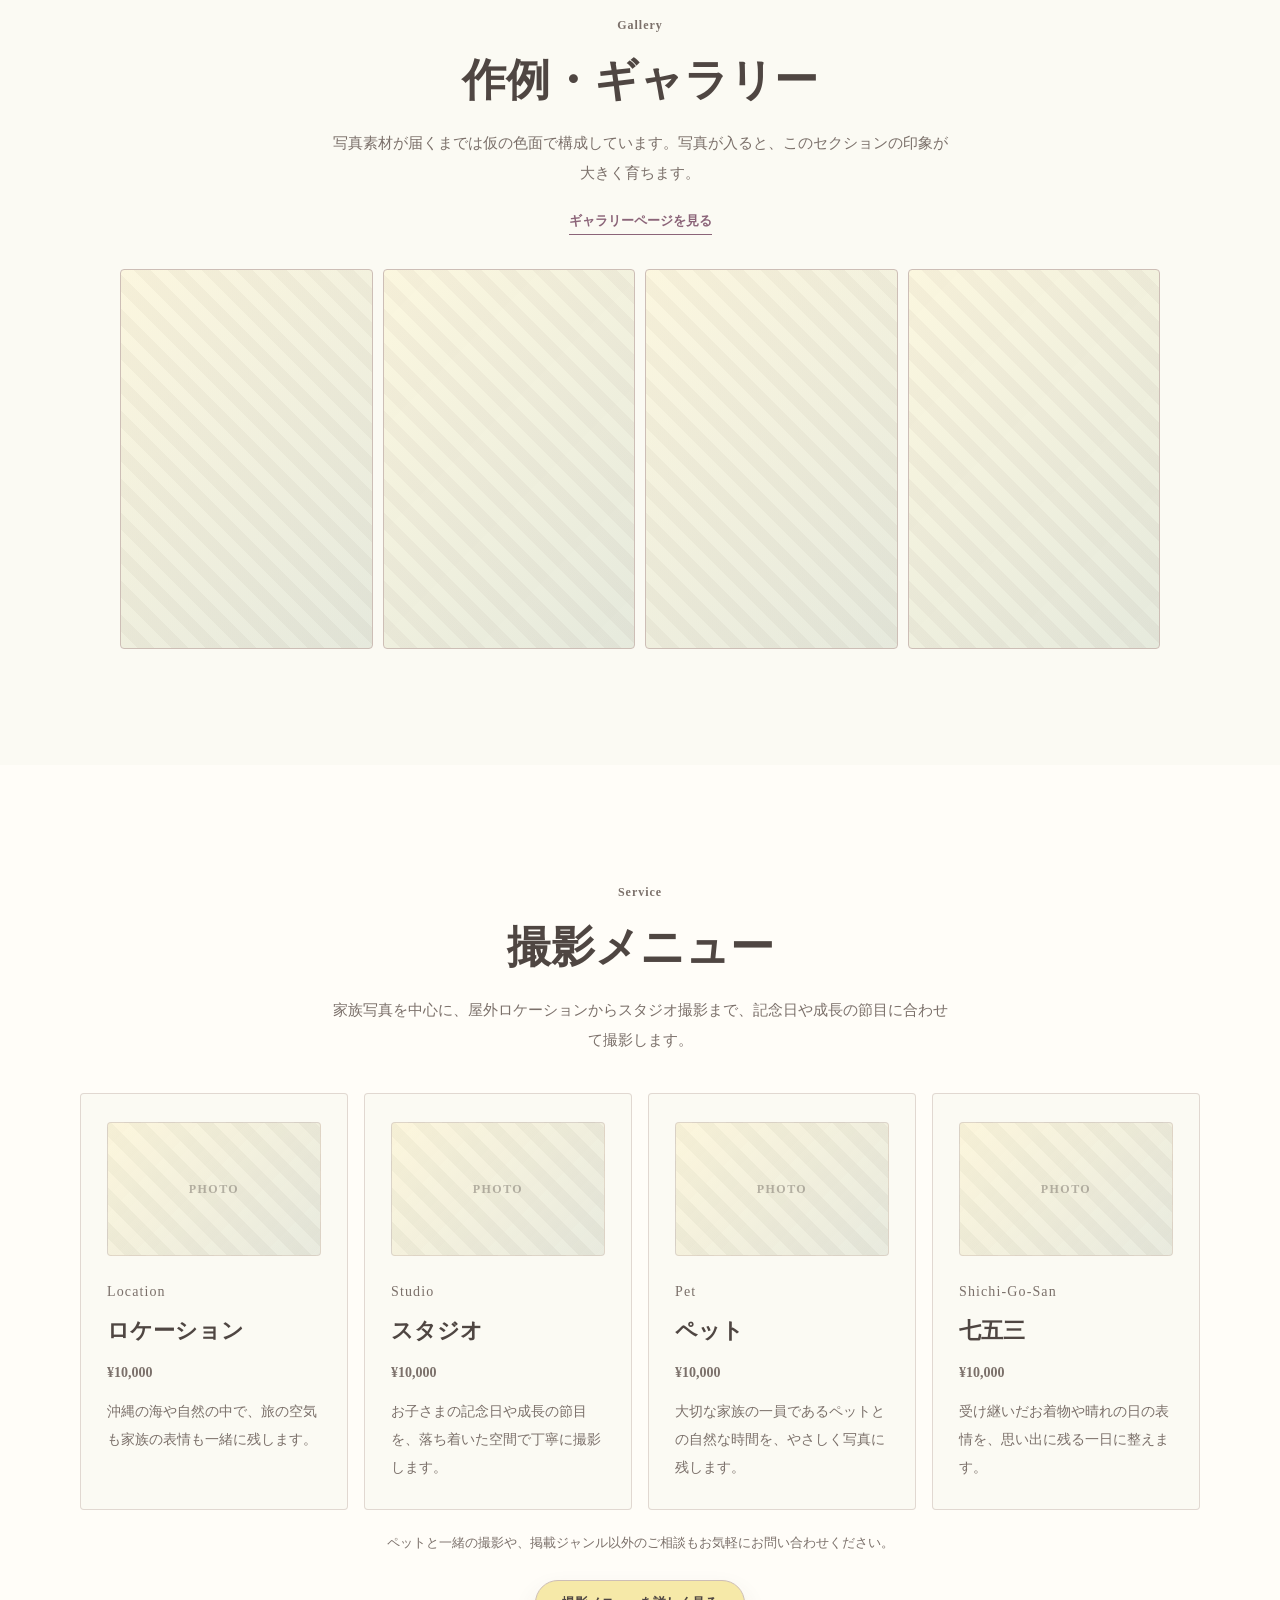
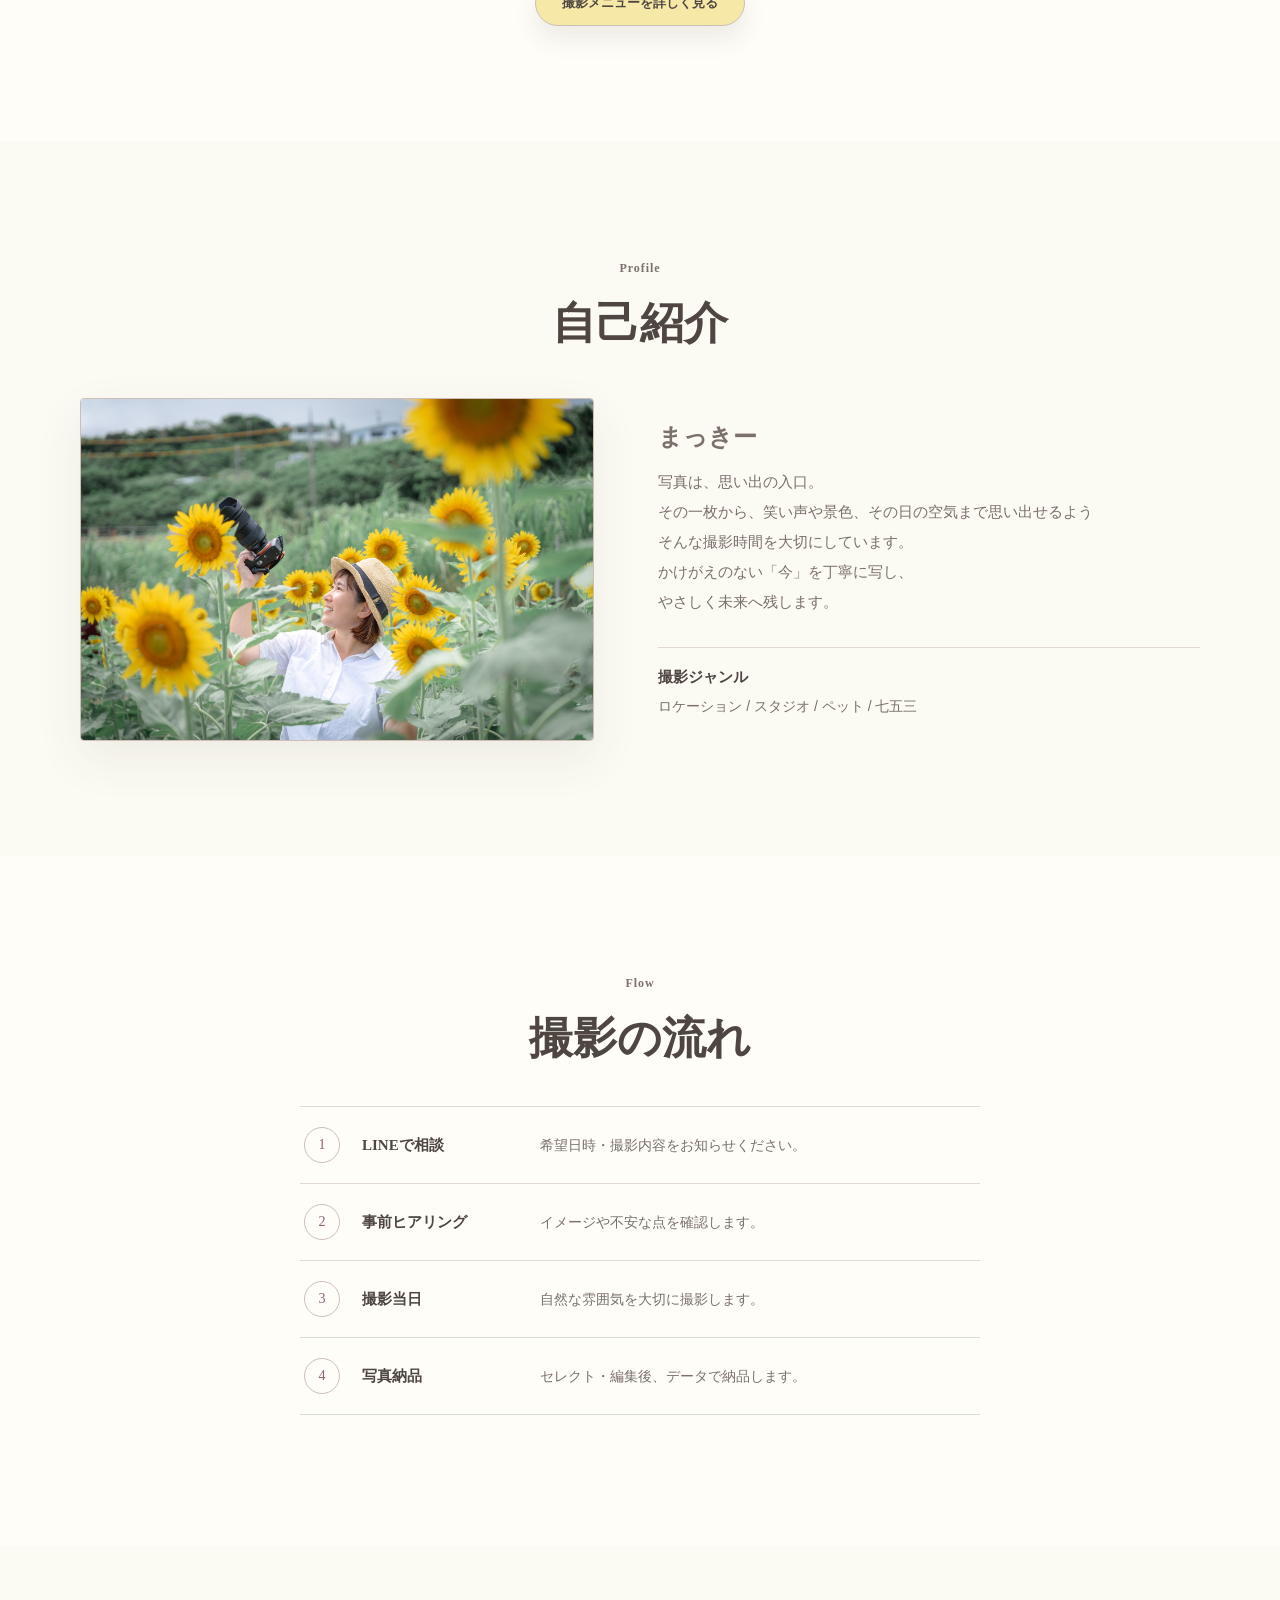
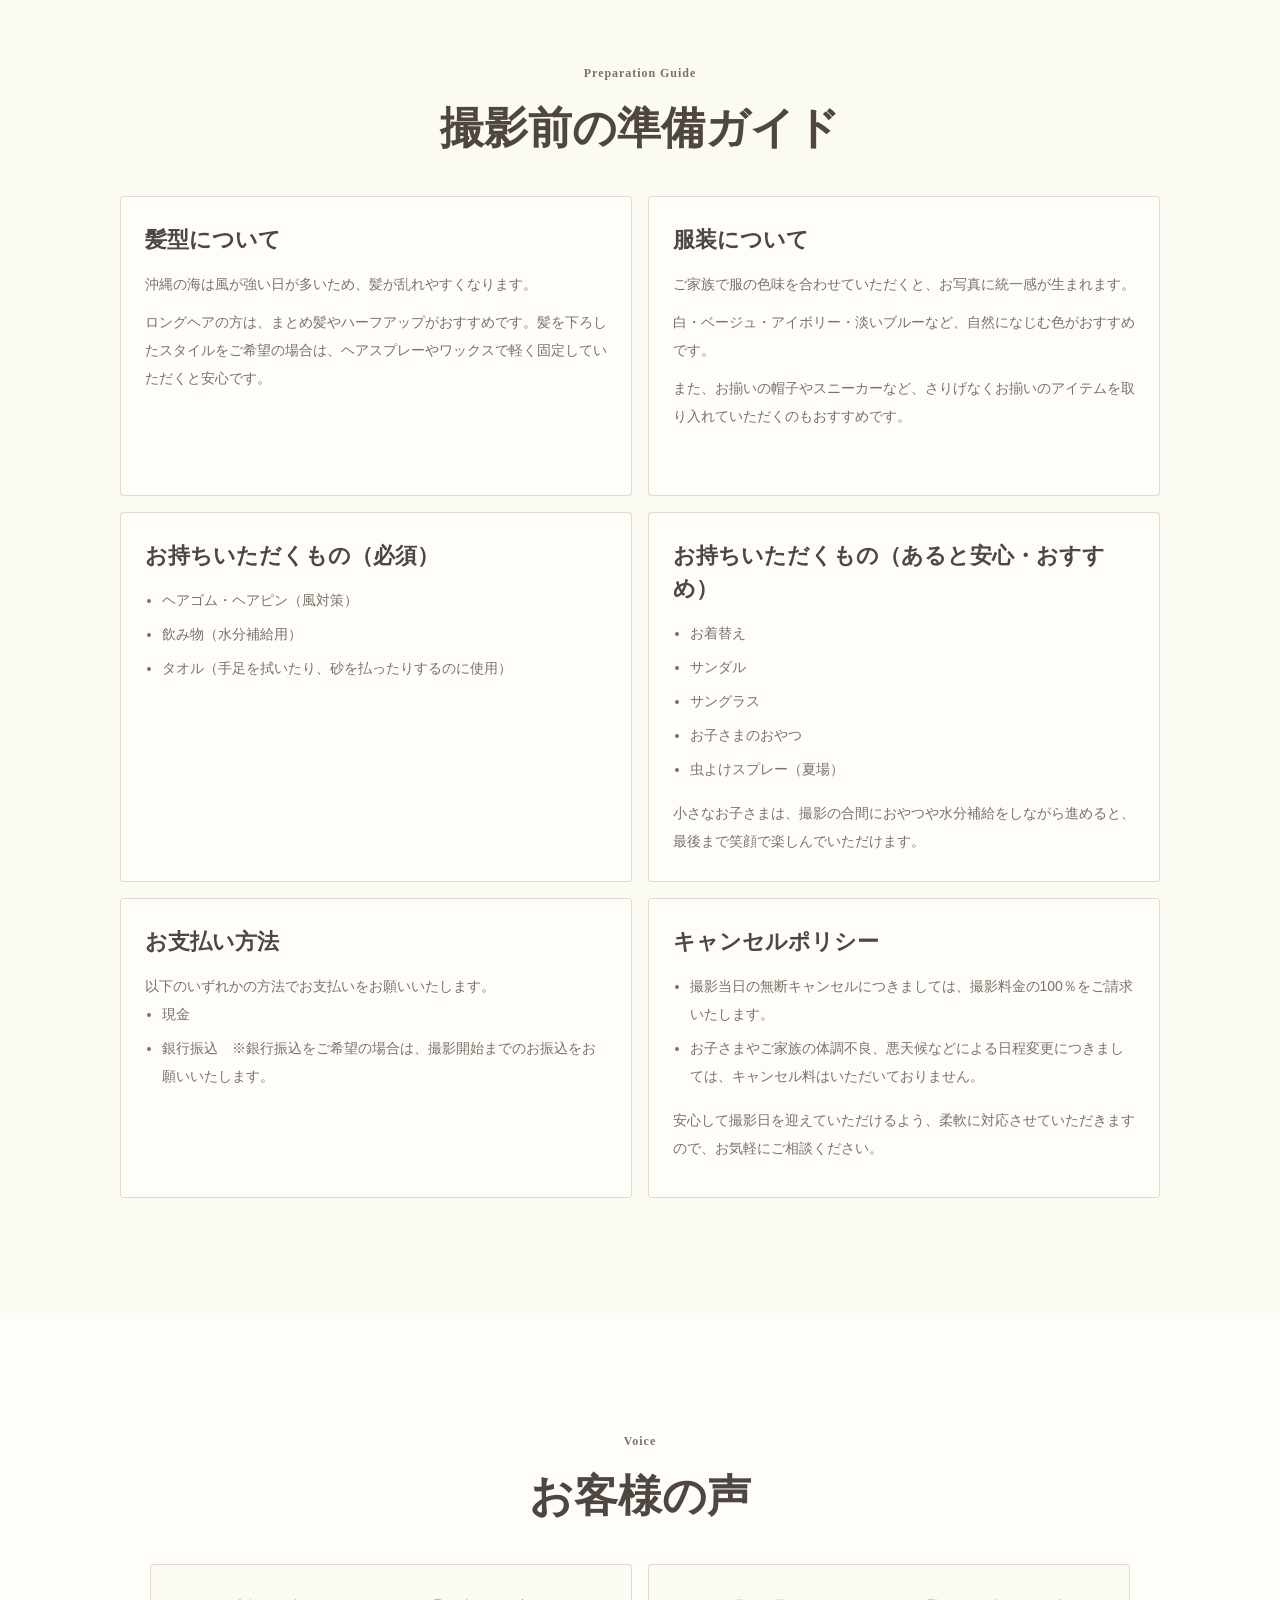
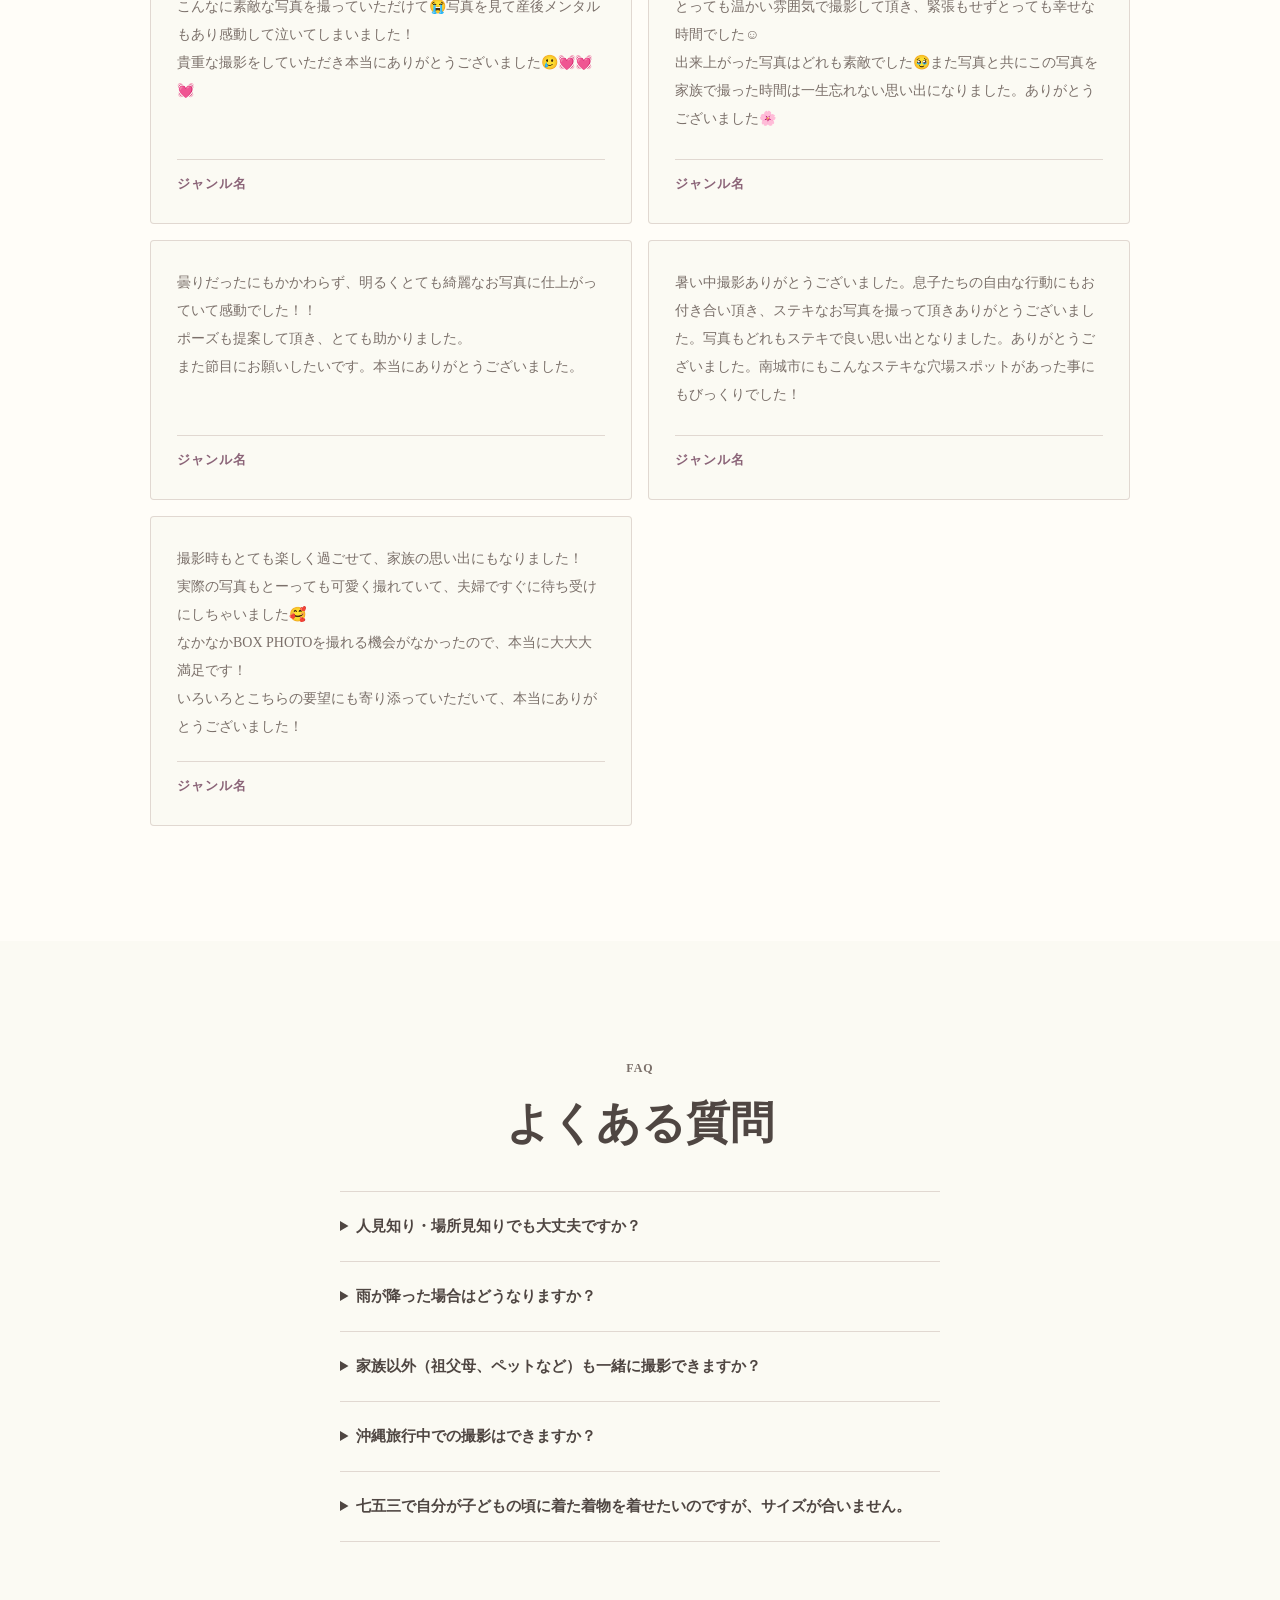
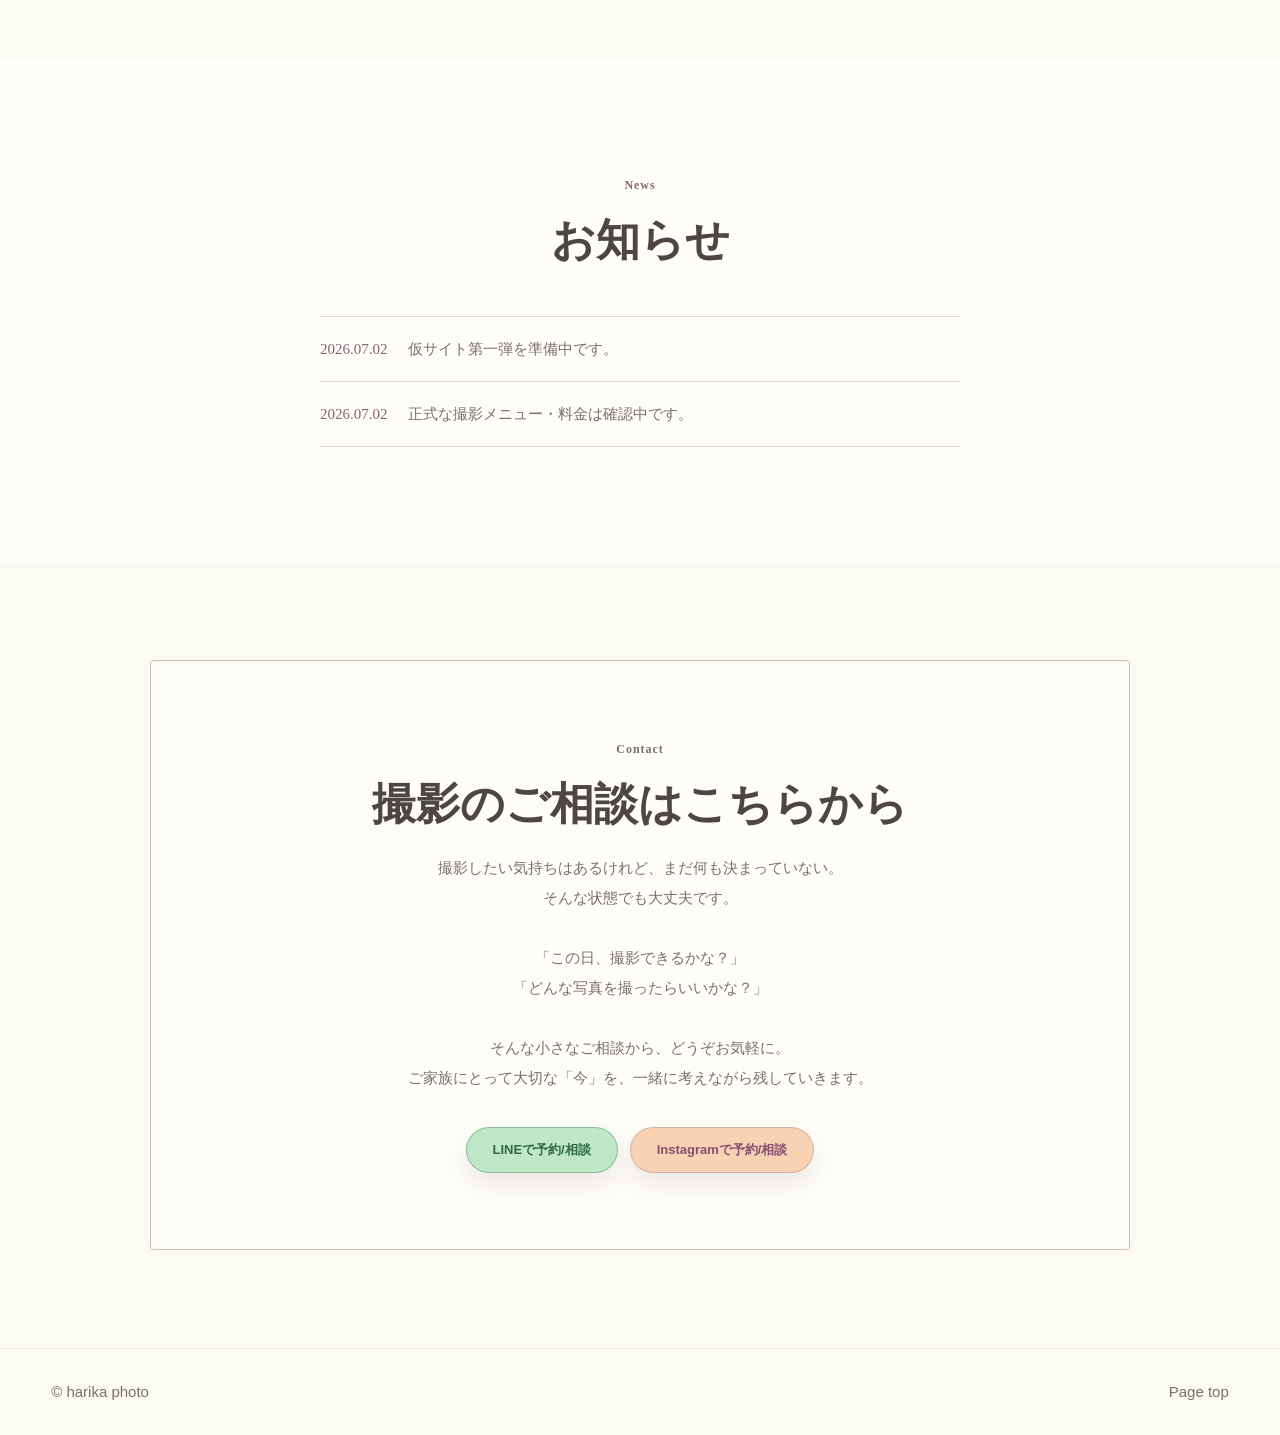
==== commit c8c47638: "Increase footer text size" ====
--- a/index.html
+++ b/index.html
@@ -6,7 +6,7 @@
     <meta name="description" content="まっきーは、自然な表情と空気感を大切に残すフォトグラファーの仮サイトです。" />
     <meta name="robots" content="noindex, nofollow, noarchive" />
     <title>harika photo | カメラマン仮サイト</title>
-    <link rel="stylesheet" href="assets/css/style.css?v=contact-footer-20260723" />
+    <link rel="stylesheet" href="assets/css/style.css?v=footer-size-20260723" />
   </head>
   <body>
     <header class="site-header">
--- a/assets/css/style.css
+++ b/assets/css/style.css
@@ -1031,7 +1031,7 @@
   gap: 20px;
   padding: 28px clamp(18px, 4vw, 54px);
   color: var(--muted);
-  font-size: 13px;
+  font-size: 15px;
   border-top: 1px solid rgba(205, 190, 182, 0.35);
 }
 
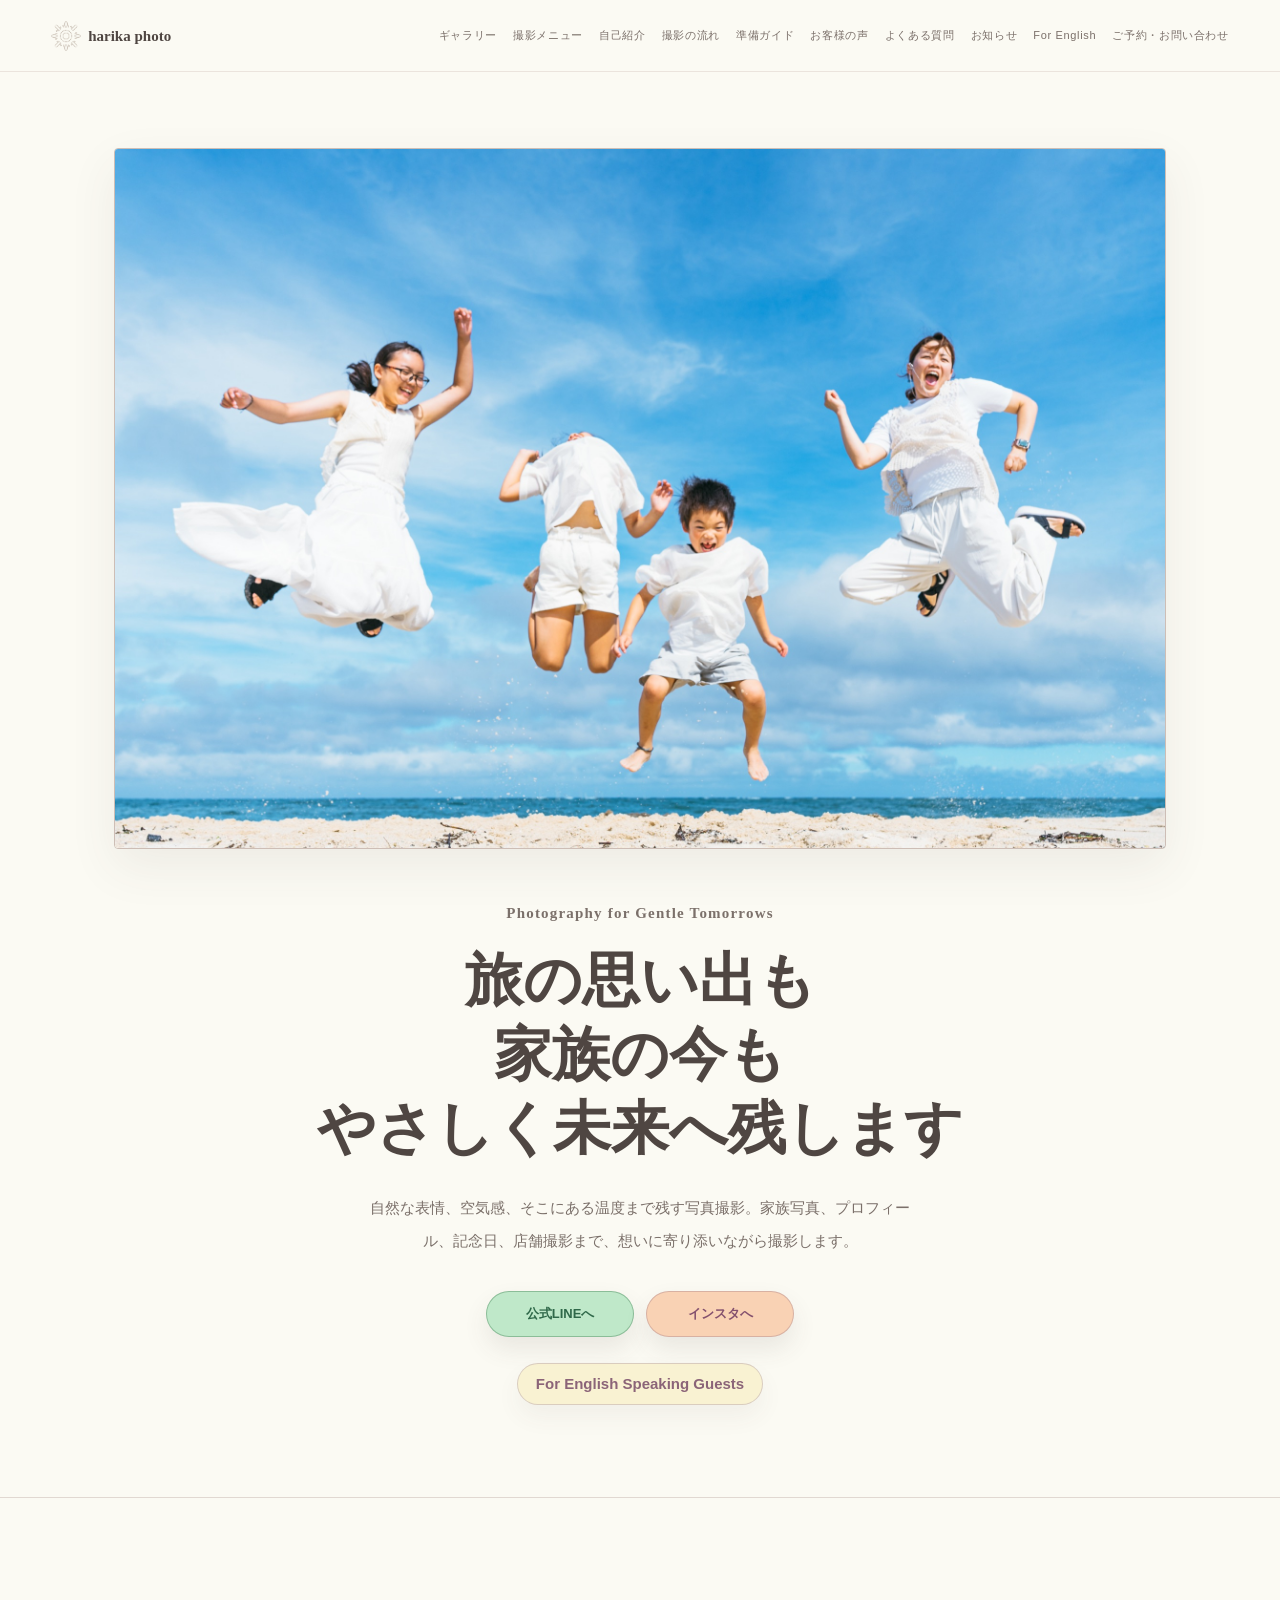
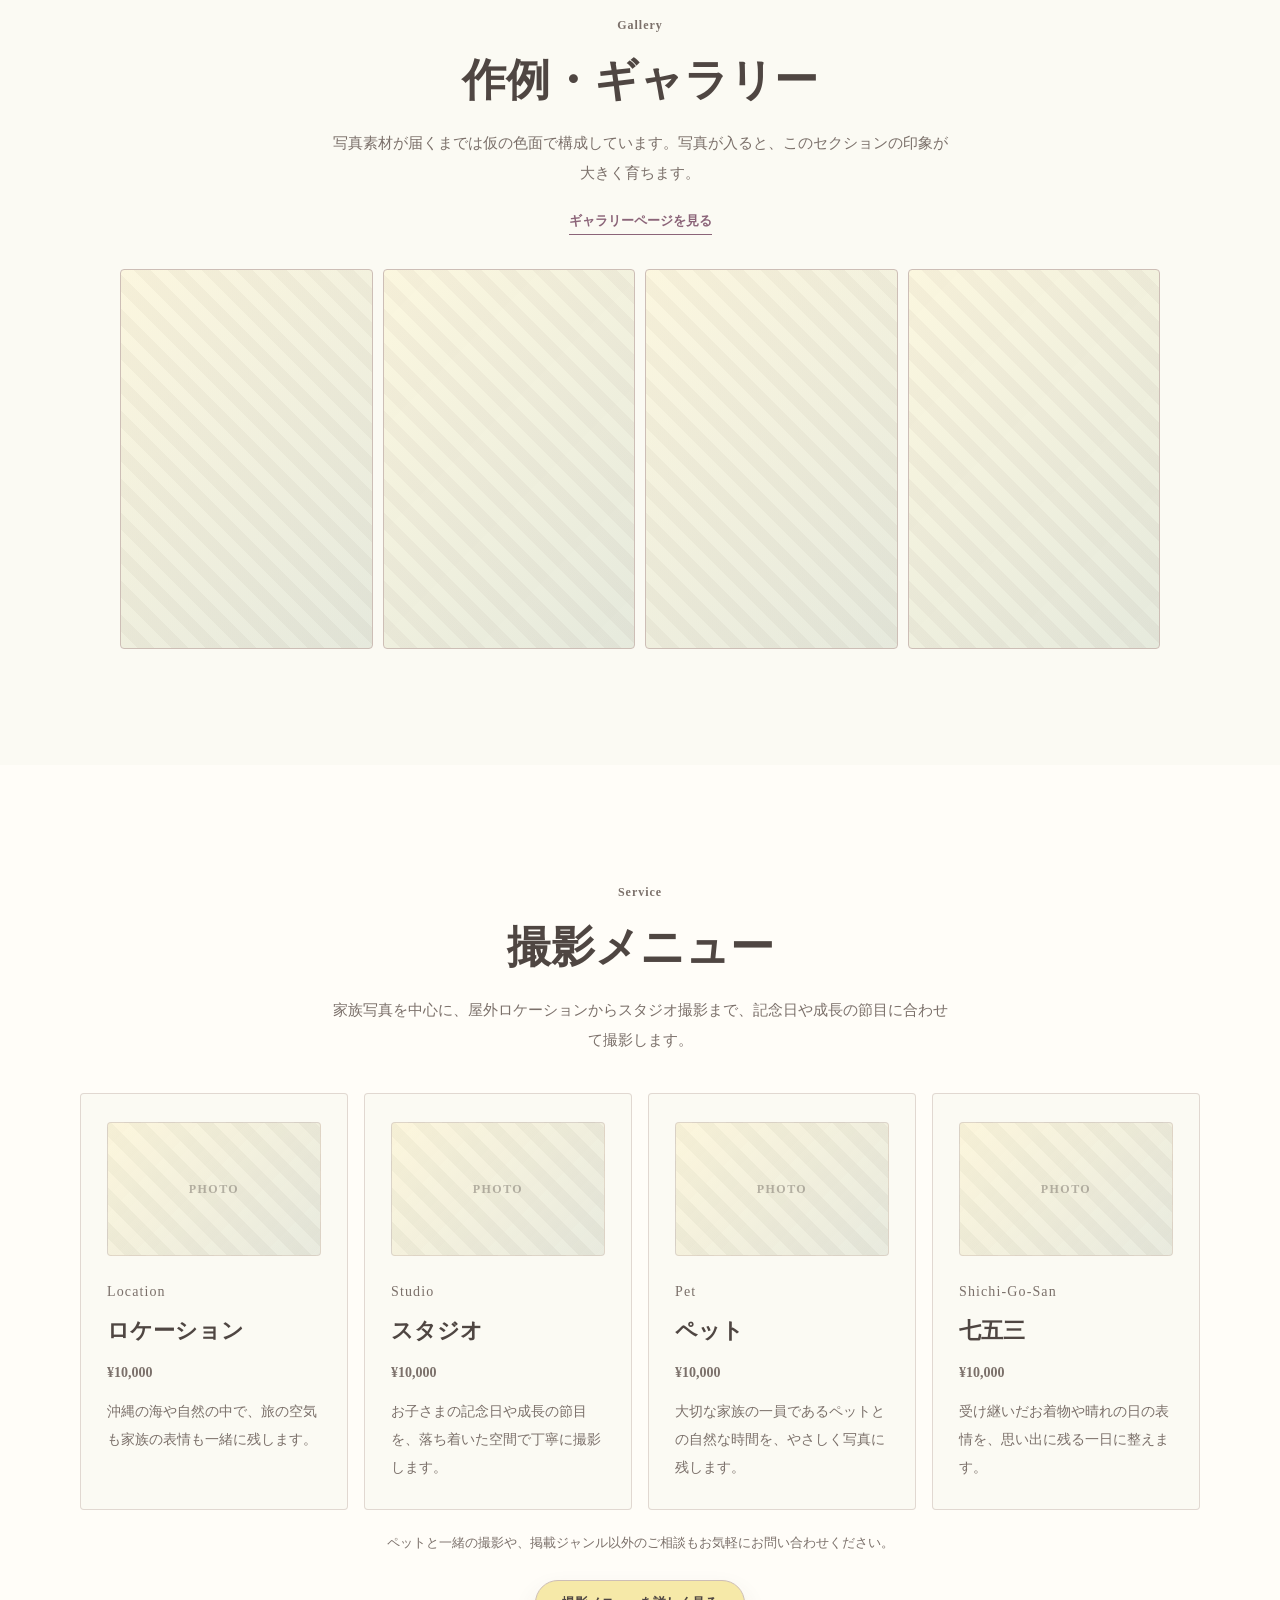
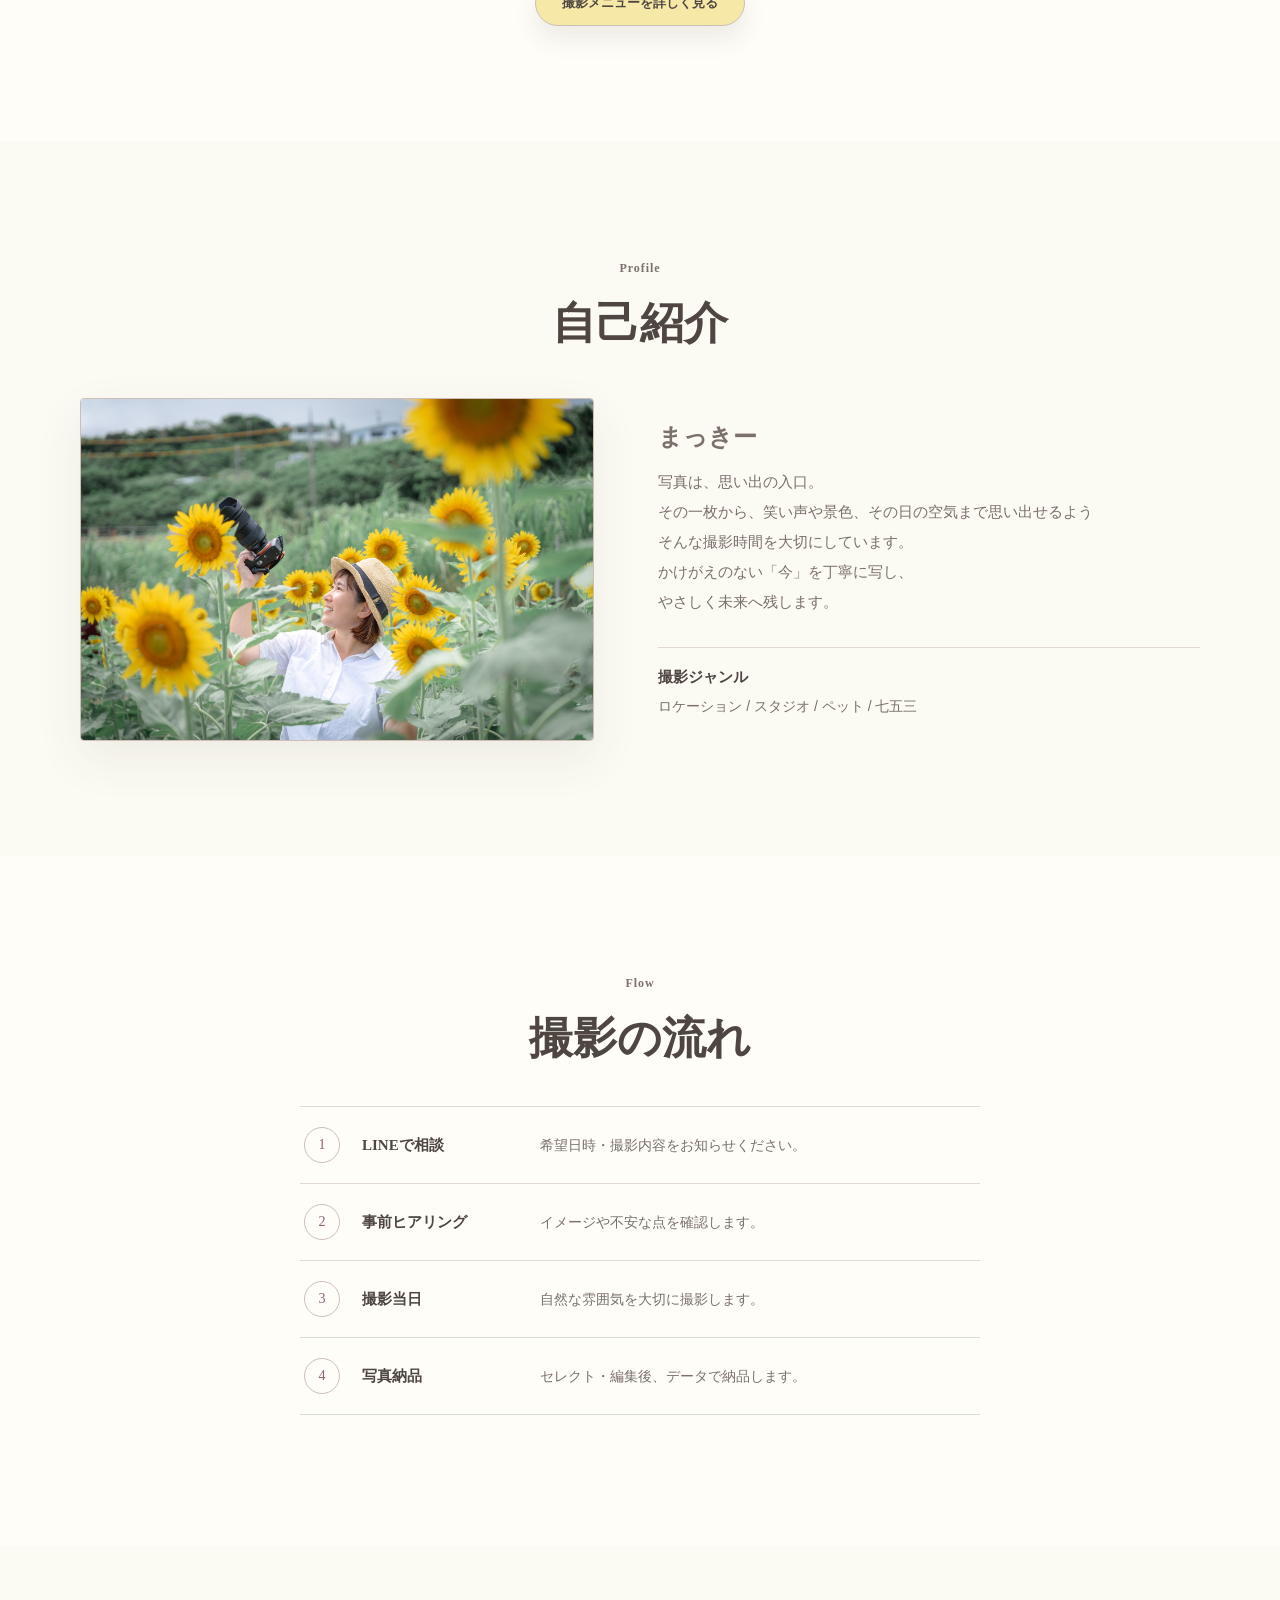
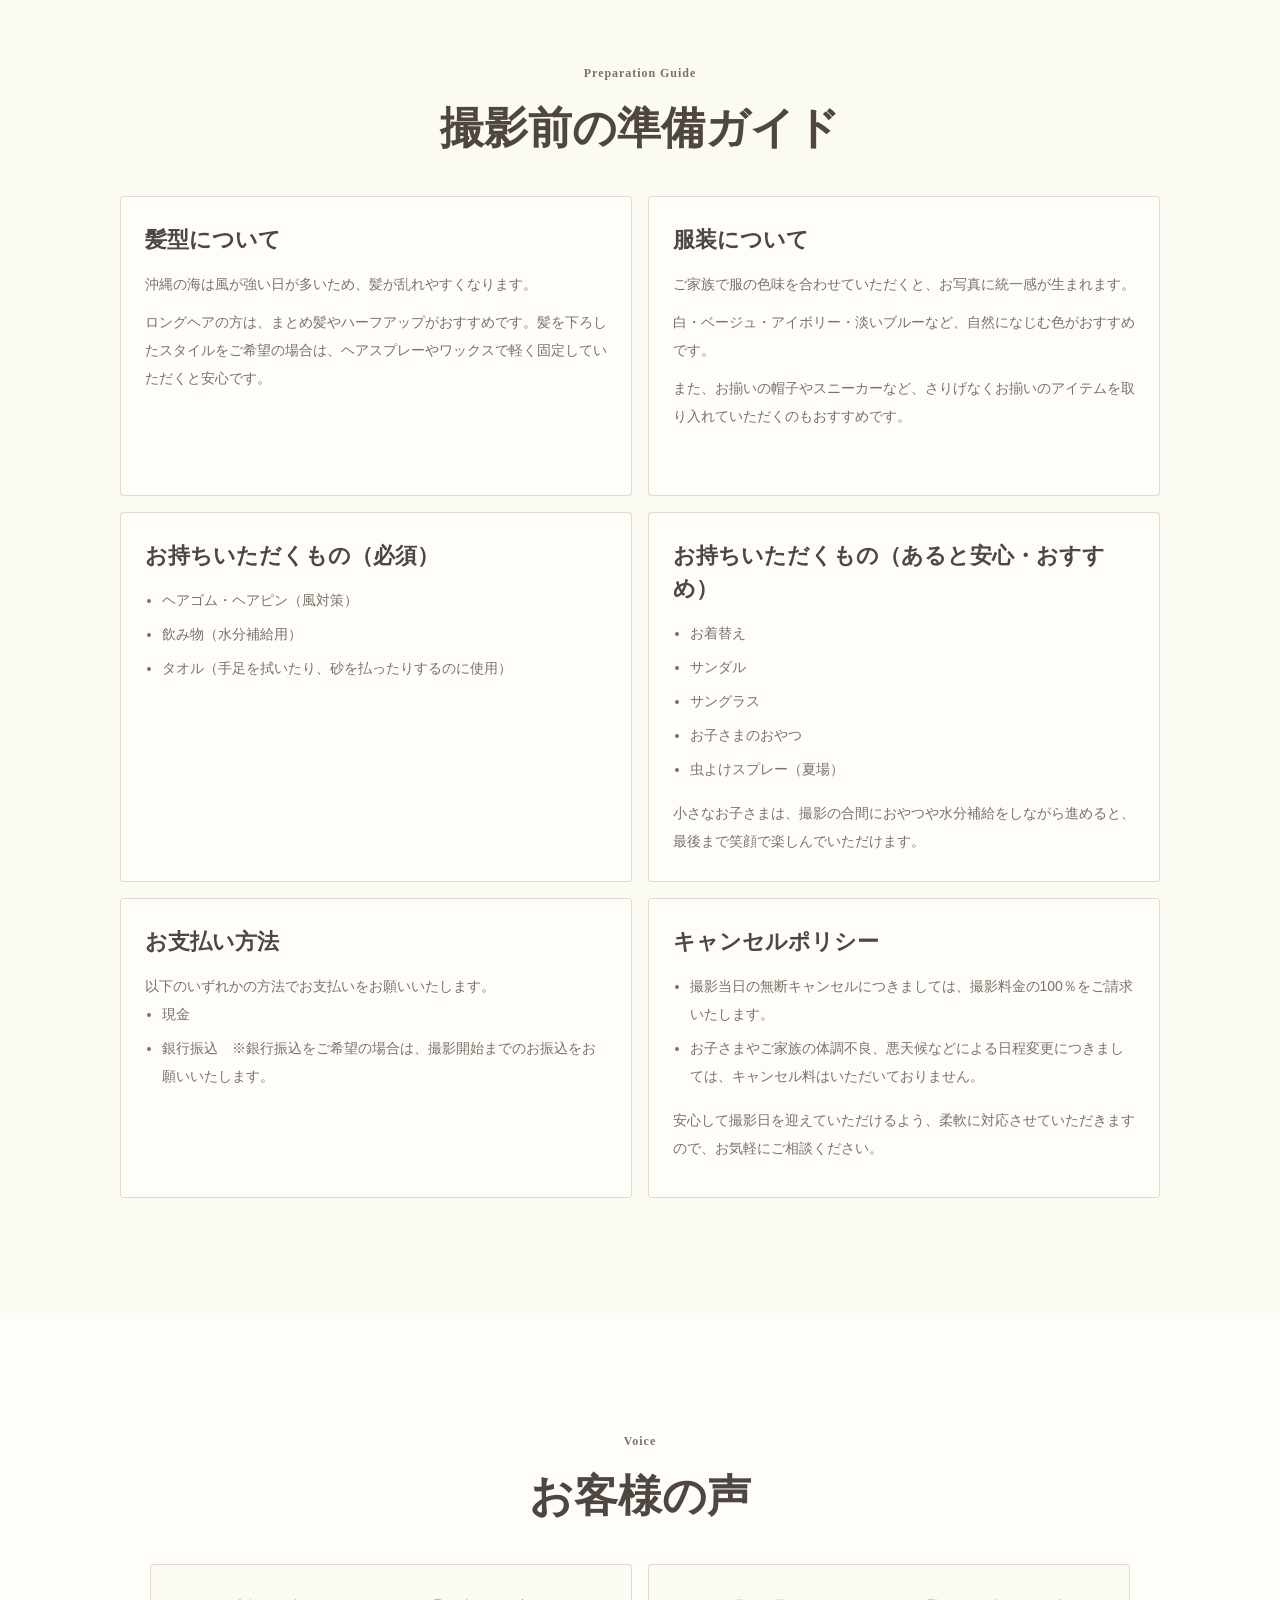
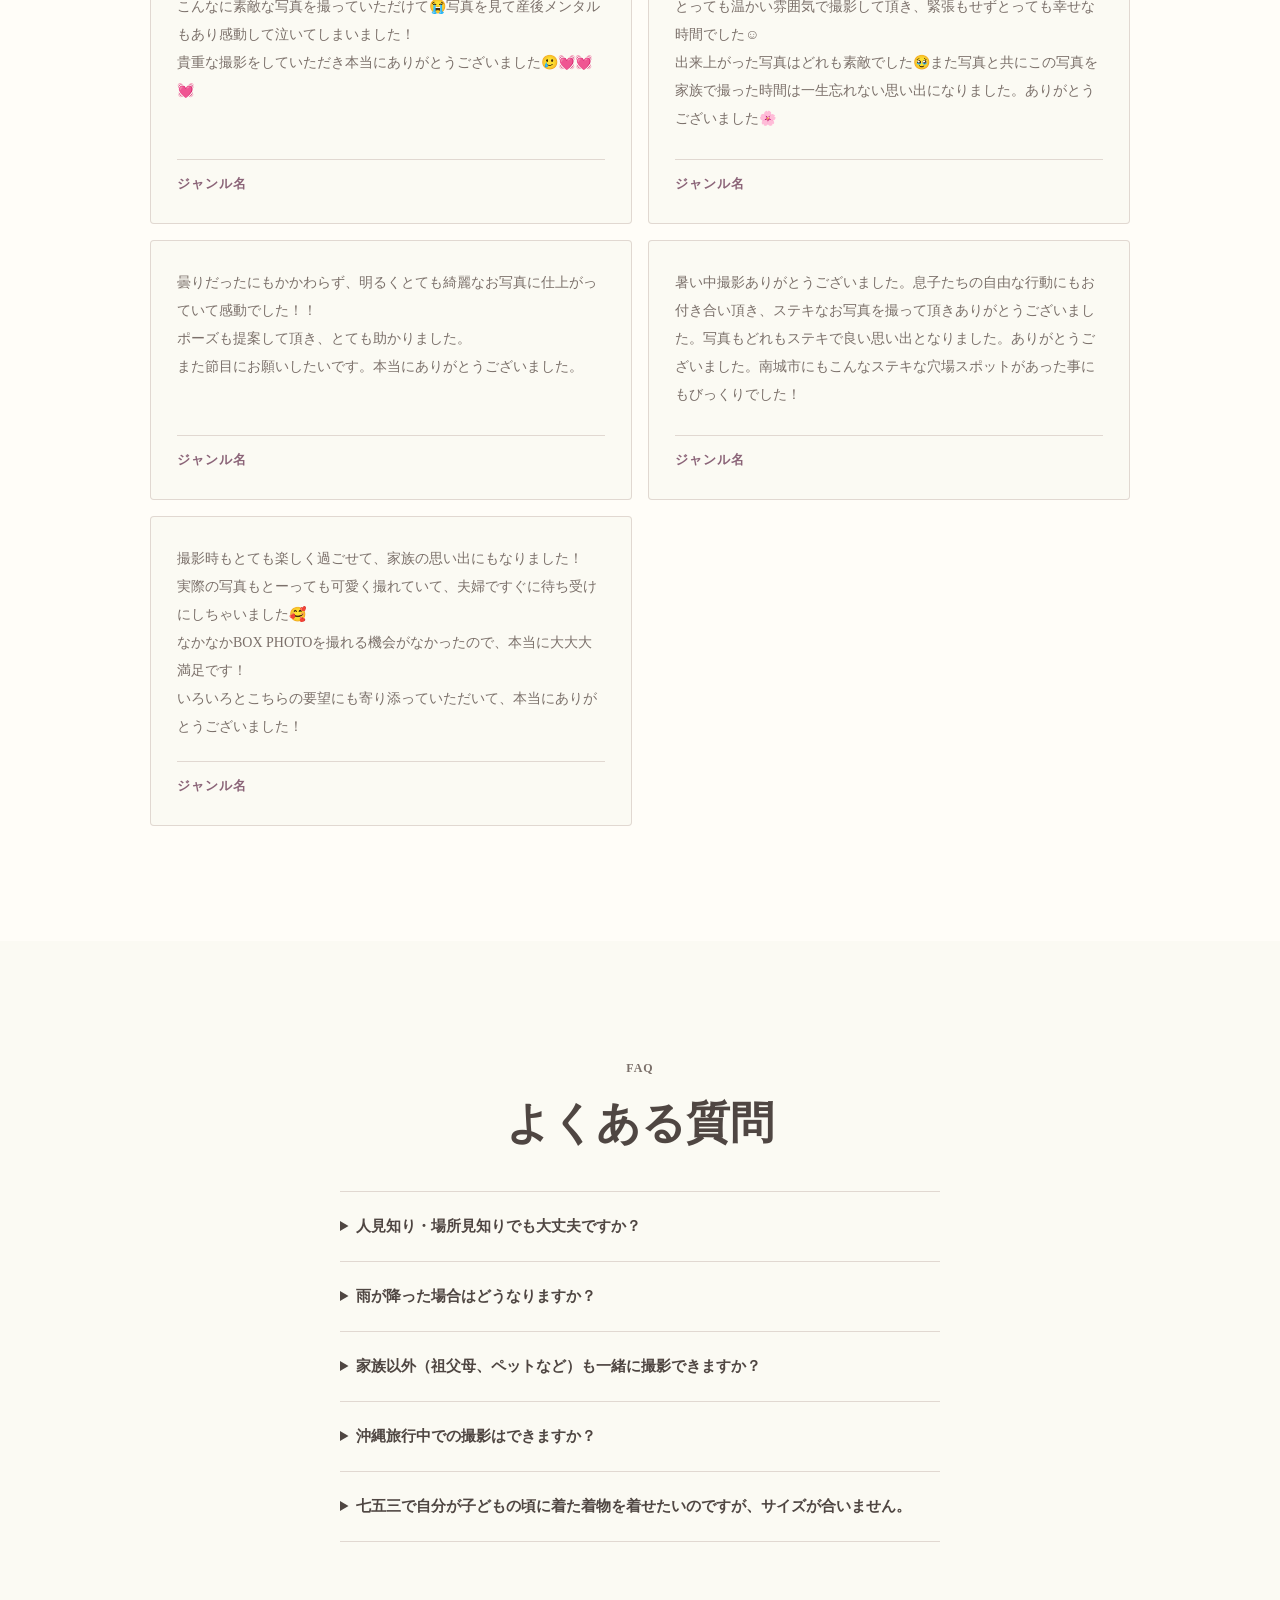
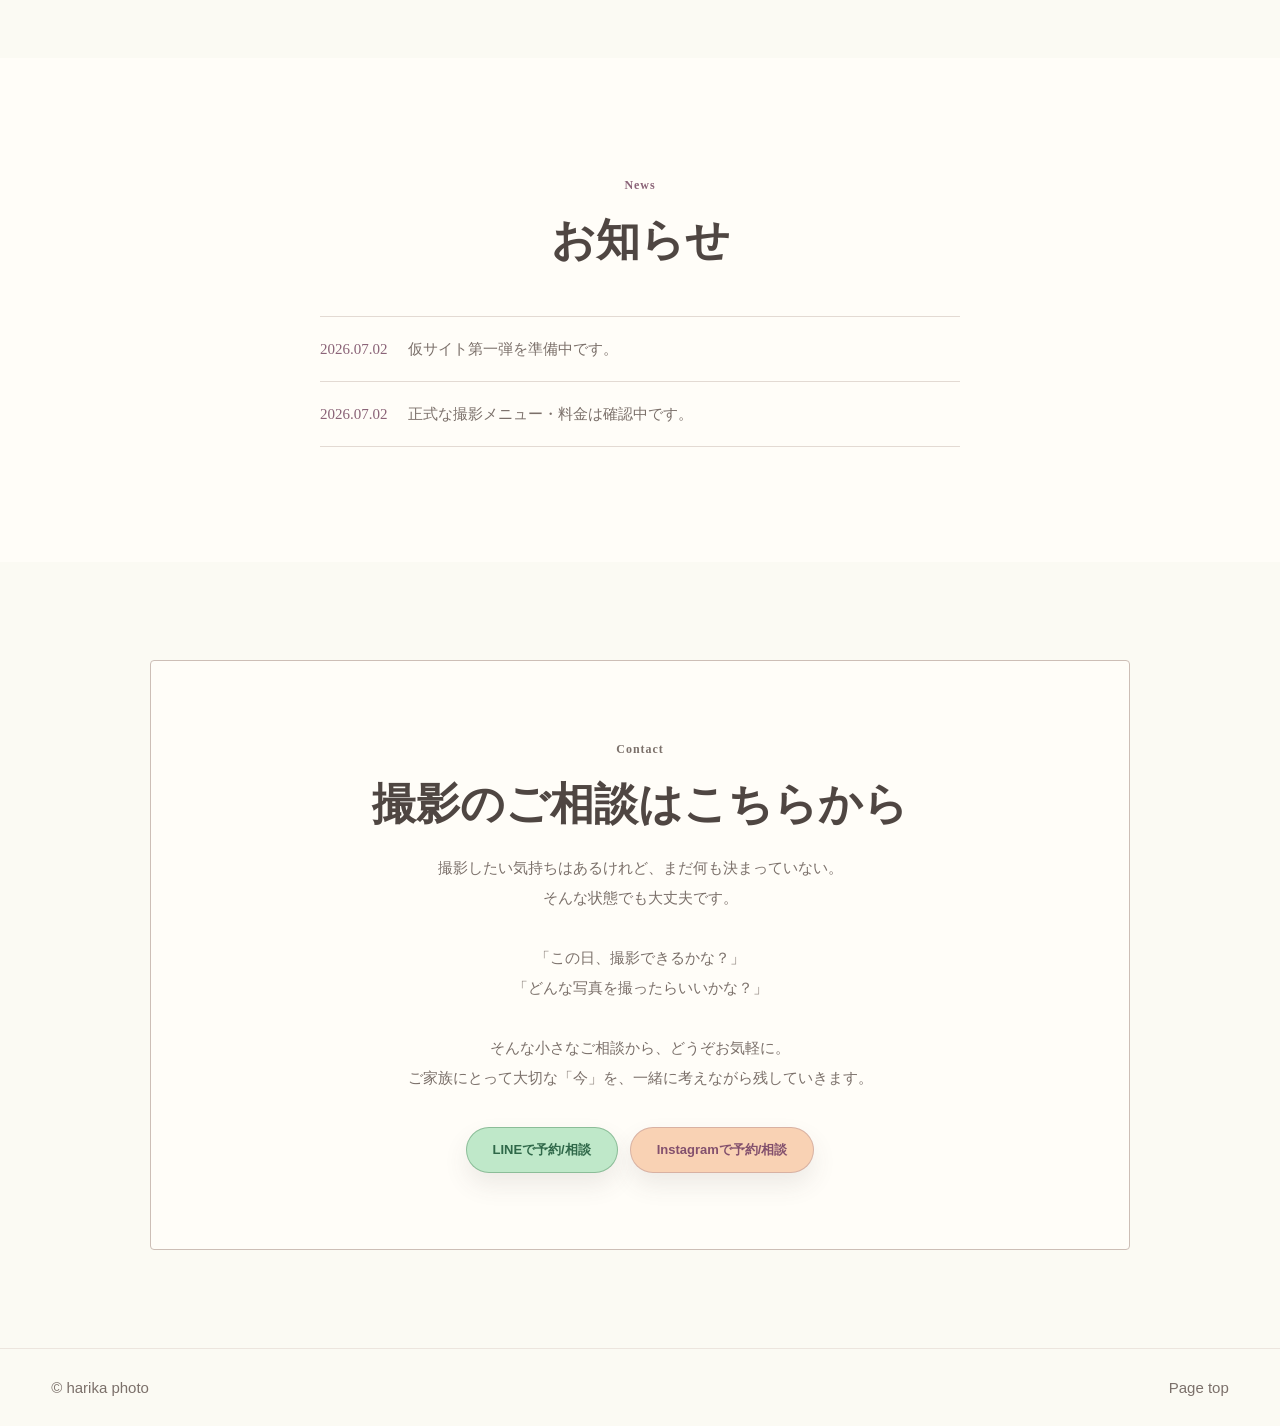
==== commit 8666d6f3: "Center footer text vertically" ====
--- a/index.html
+++ b/index.html
@@ -6,7 +6,7 @@
     <meta name="description" content="まっきーは、自然な表情と空気感を大切に残すフォトグラファーの仮サイトです。" />
     <meta name="robots" content="noindex, nofollow, noarchive" />
     <title>harika photo | カメラマン仮サイト</title>
-    <link rel="stylesheet" href="assets/css/style.css?v=footer-size-20260723" />
+    <link rel="stylesheet" href="assets/css/style.css?v=footer-align-20260723" />
   </head>
   <body>
     <header class="site-header">
--- a/assets/css/style.css
+++ b/assets/css/style.css
@@ -1027,11 +1027,13 @@
 
 .site-footer {
   display: flex;
+  align-items: center;
   justify-content: space-between;
   gap: 20px;
   padding: 28px clamp(18px, 4vw, 54px);
   color: var(--muted);
   font-size: 15px;
+  line-height: 1.4;
   border-top: 1px solid rgba(205, 190, 182, 0.35);
 }
 
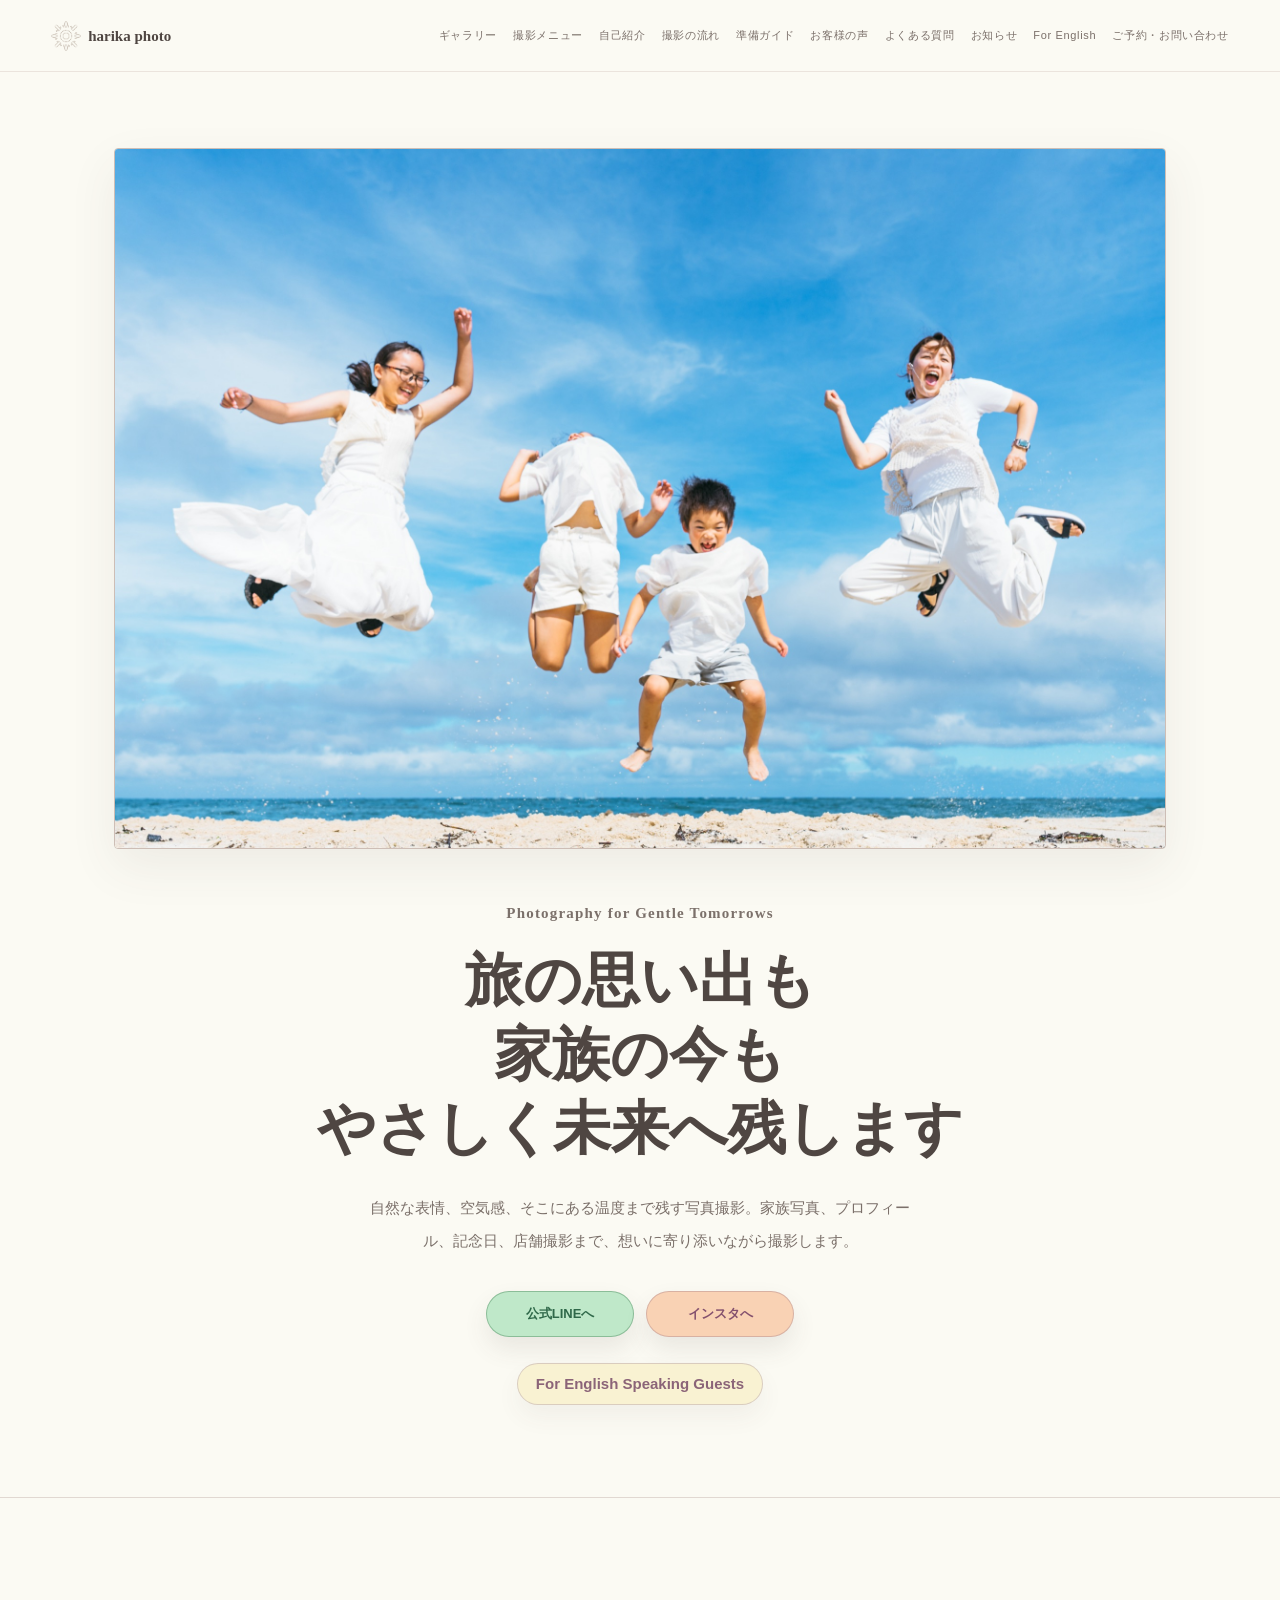
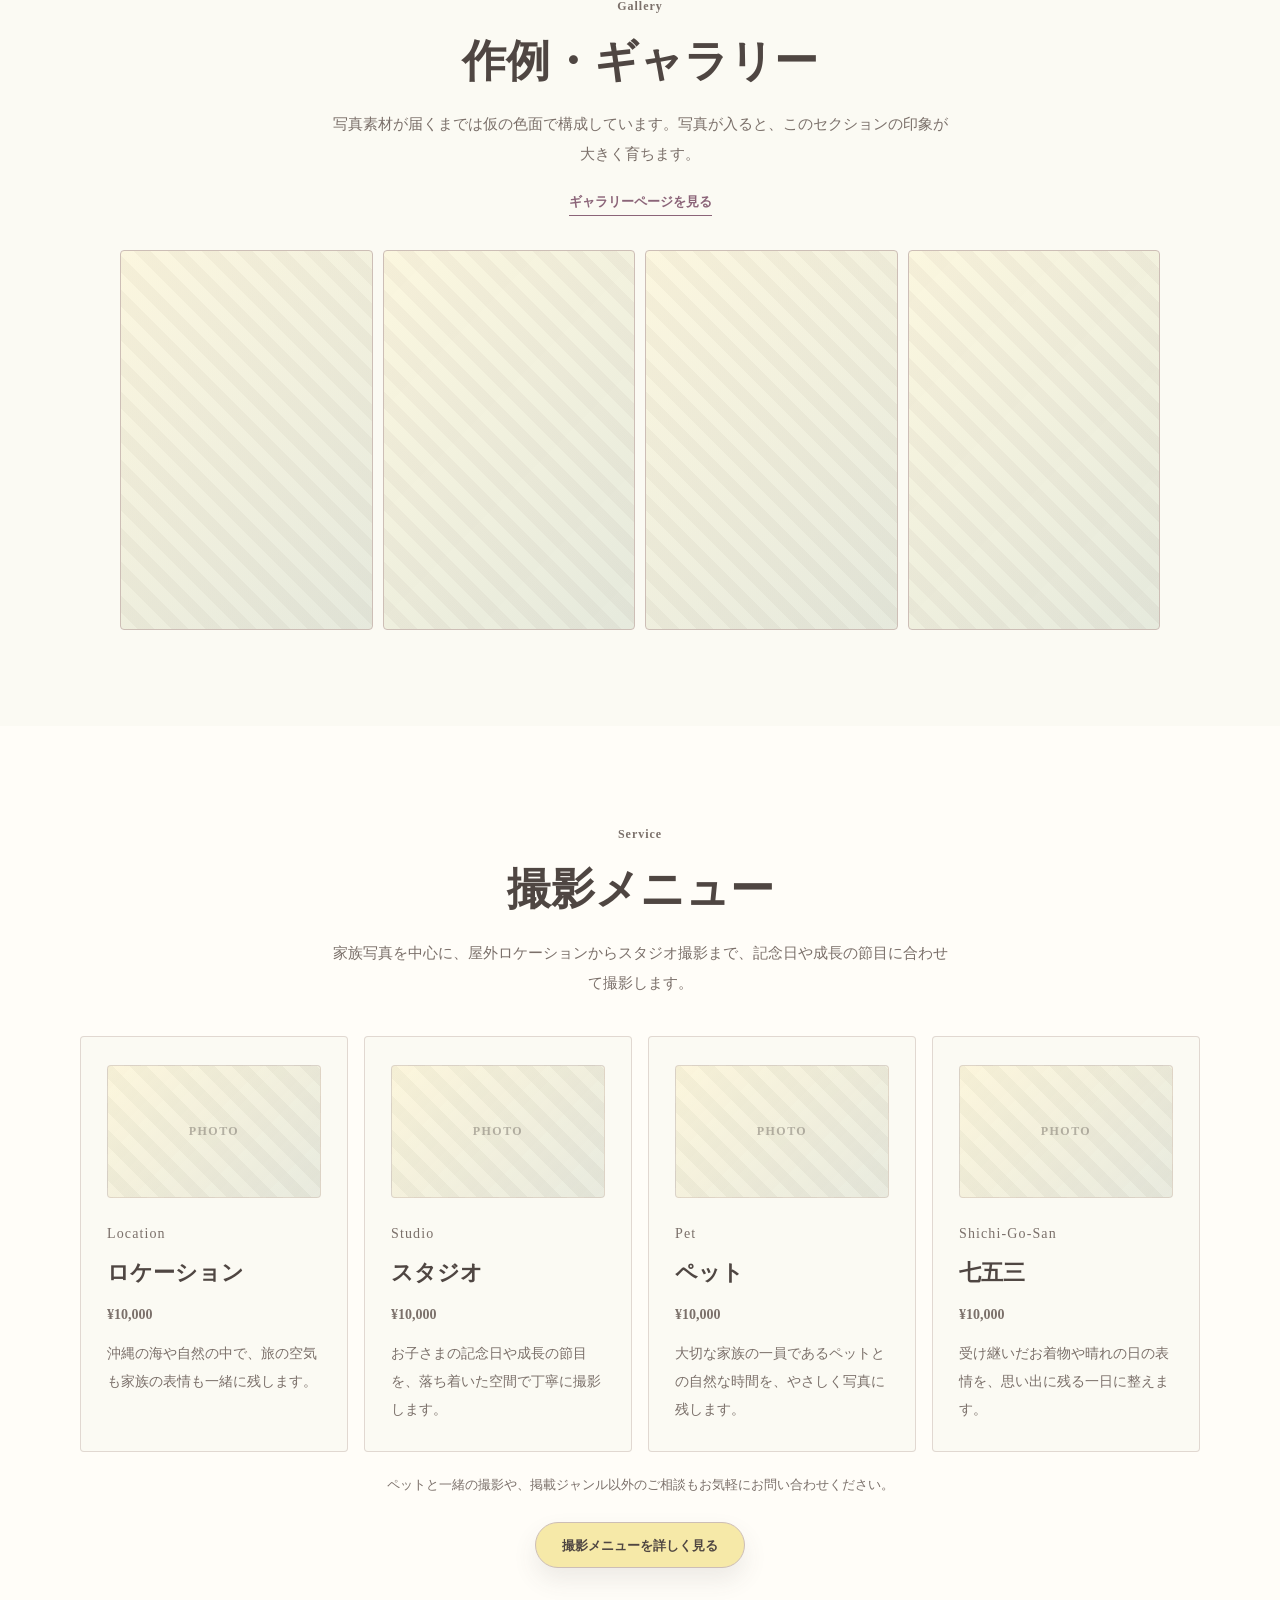
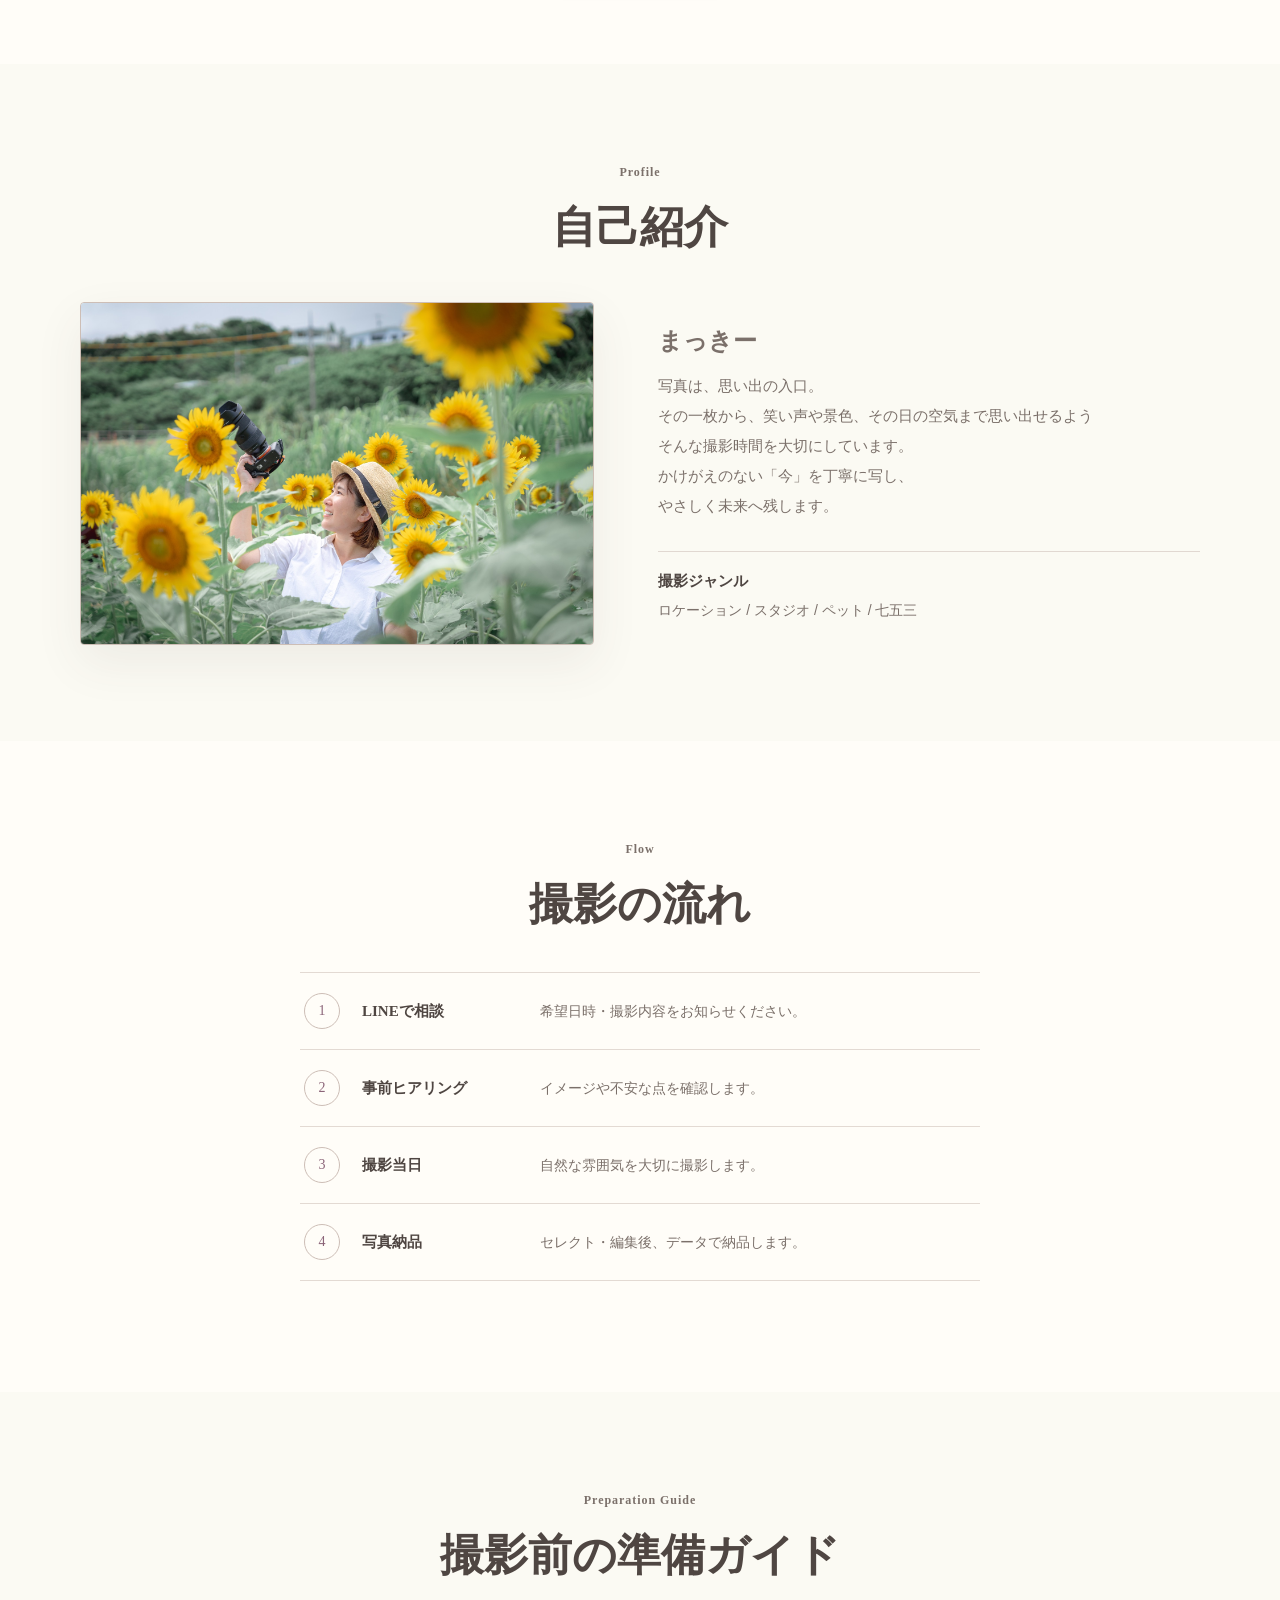
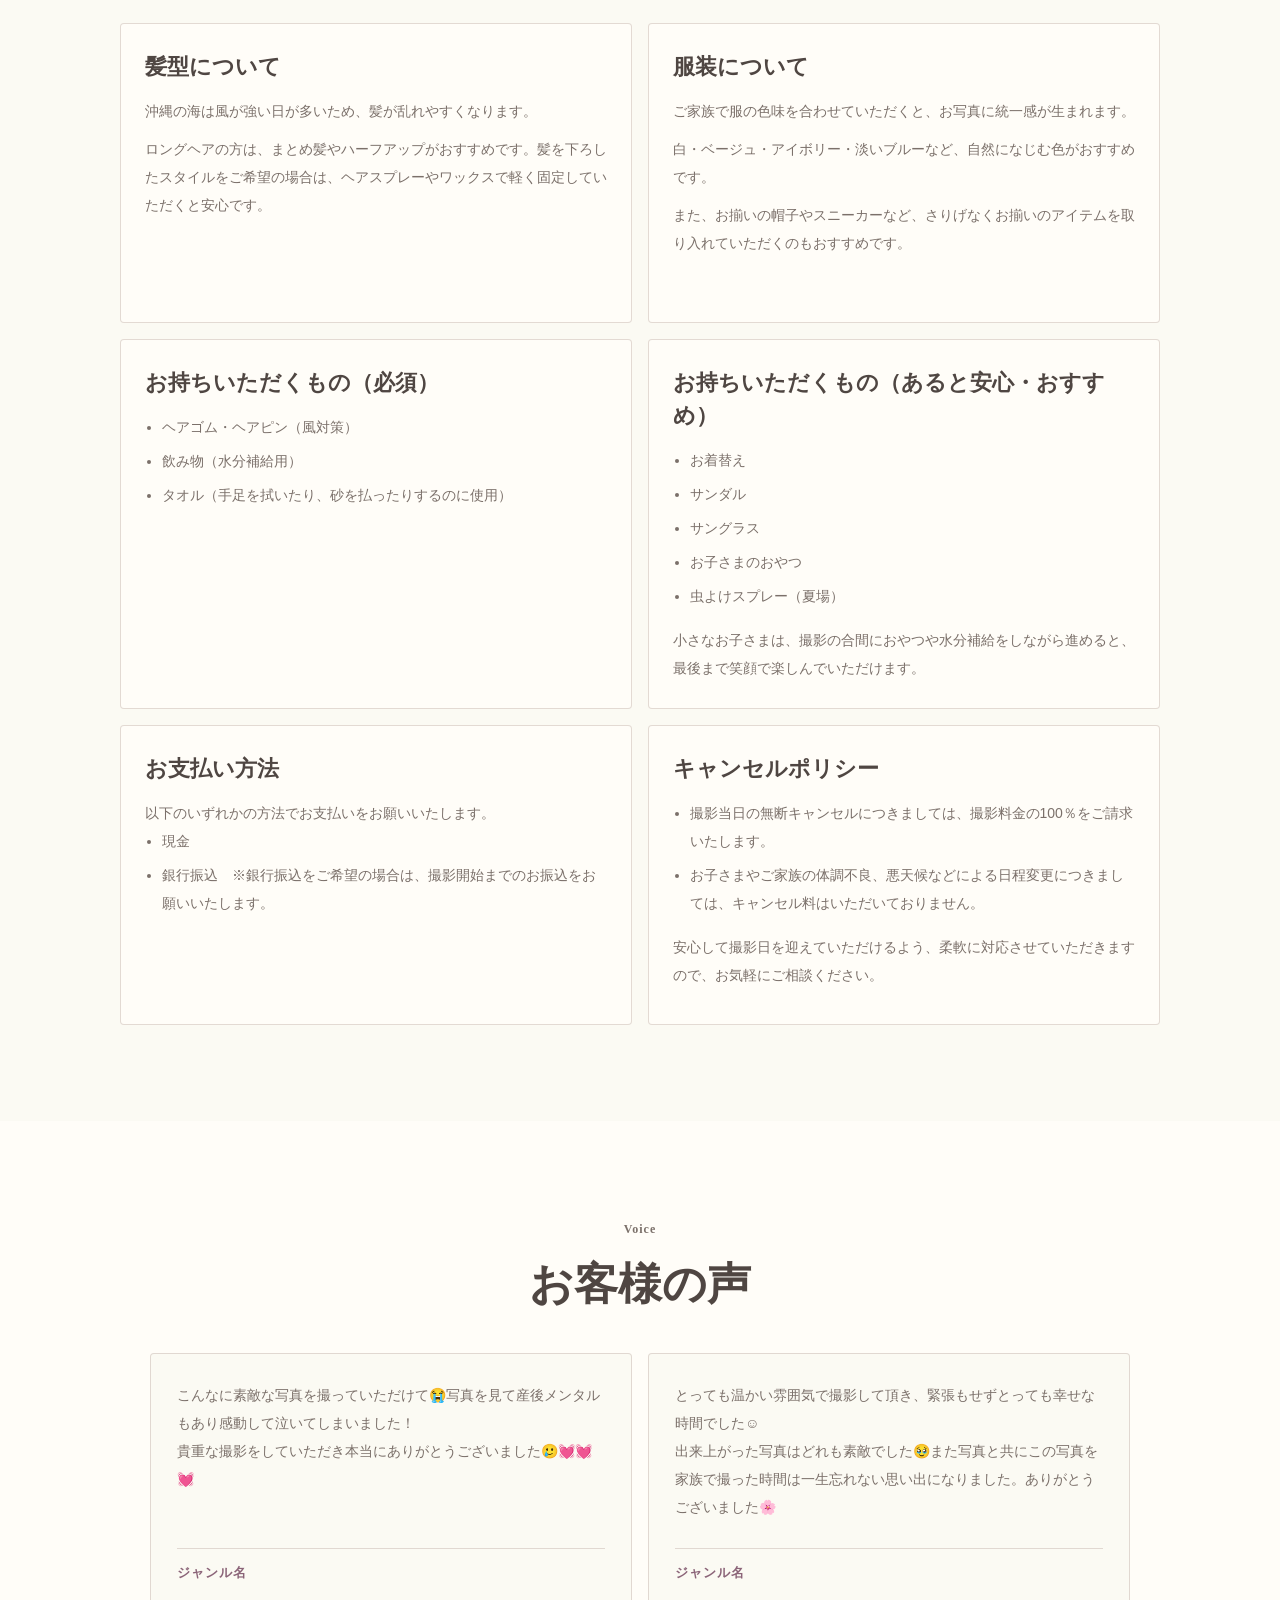
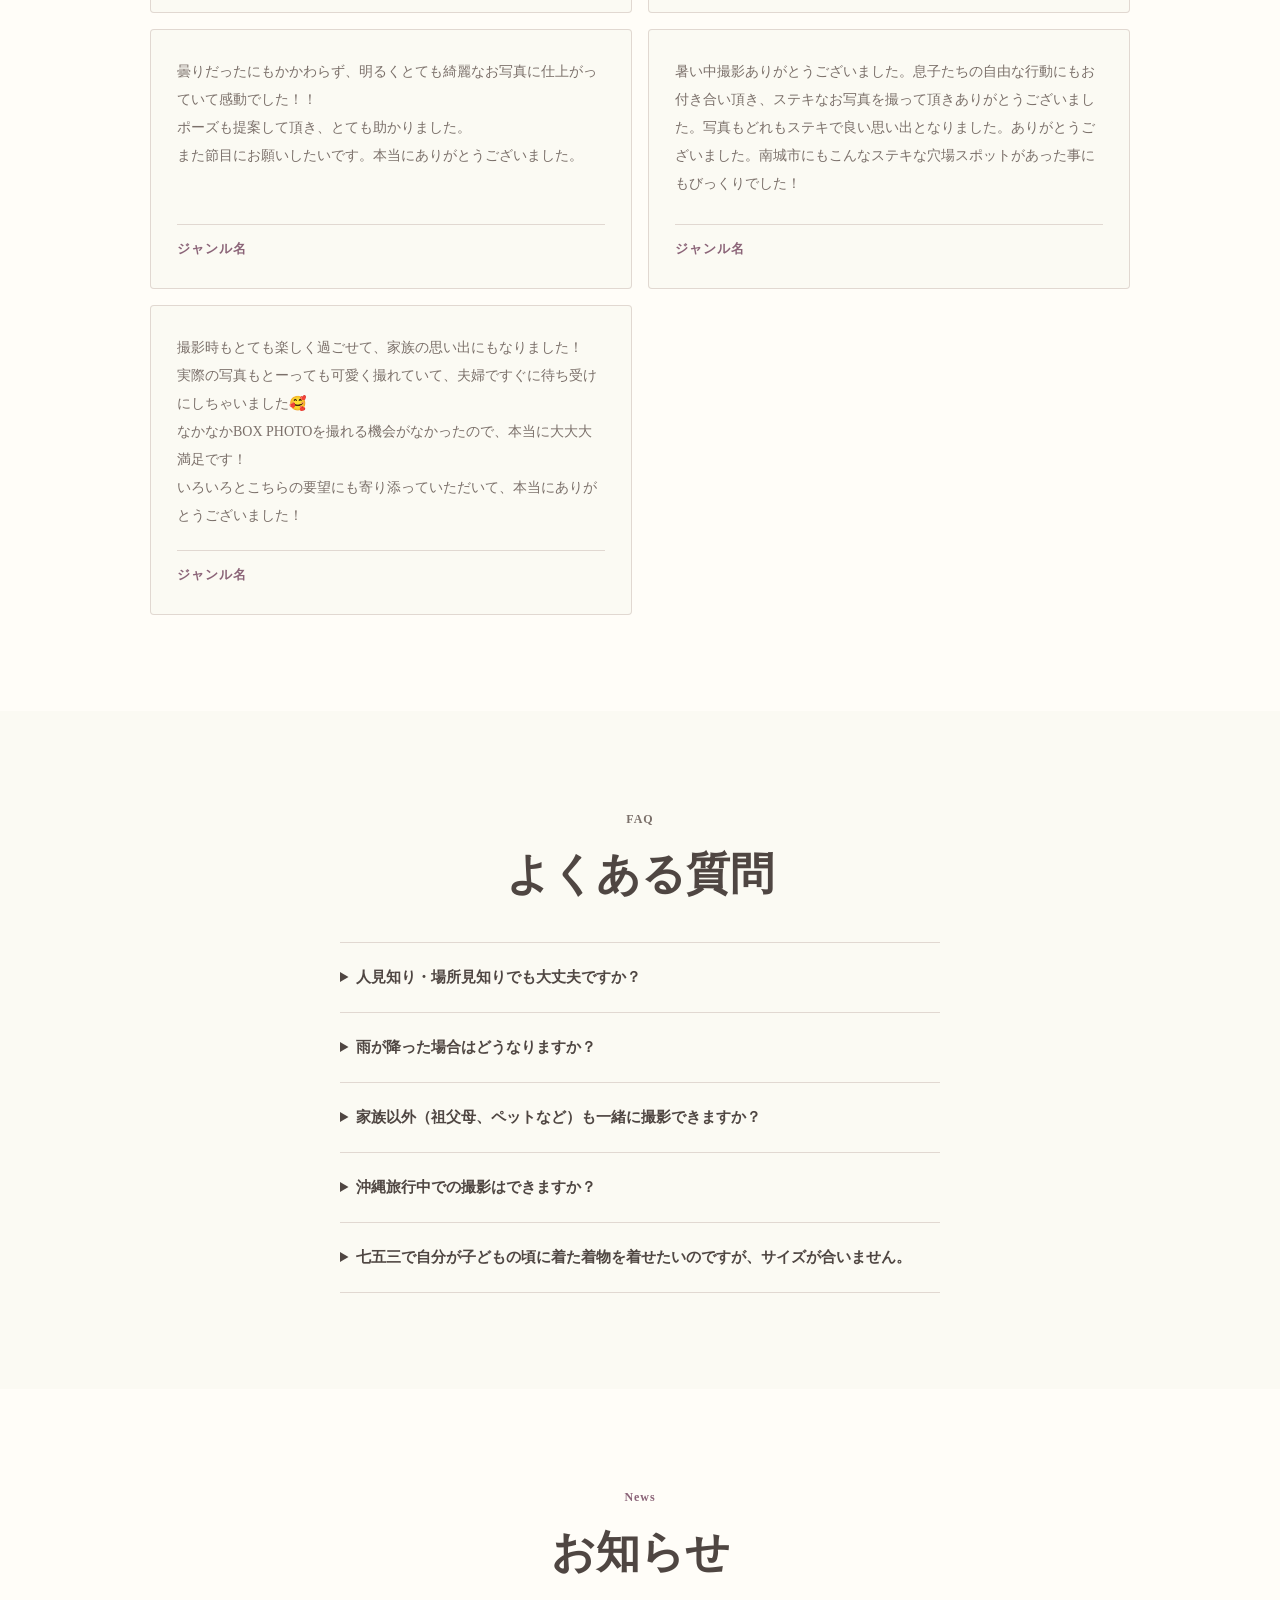
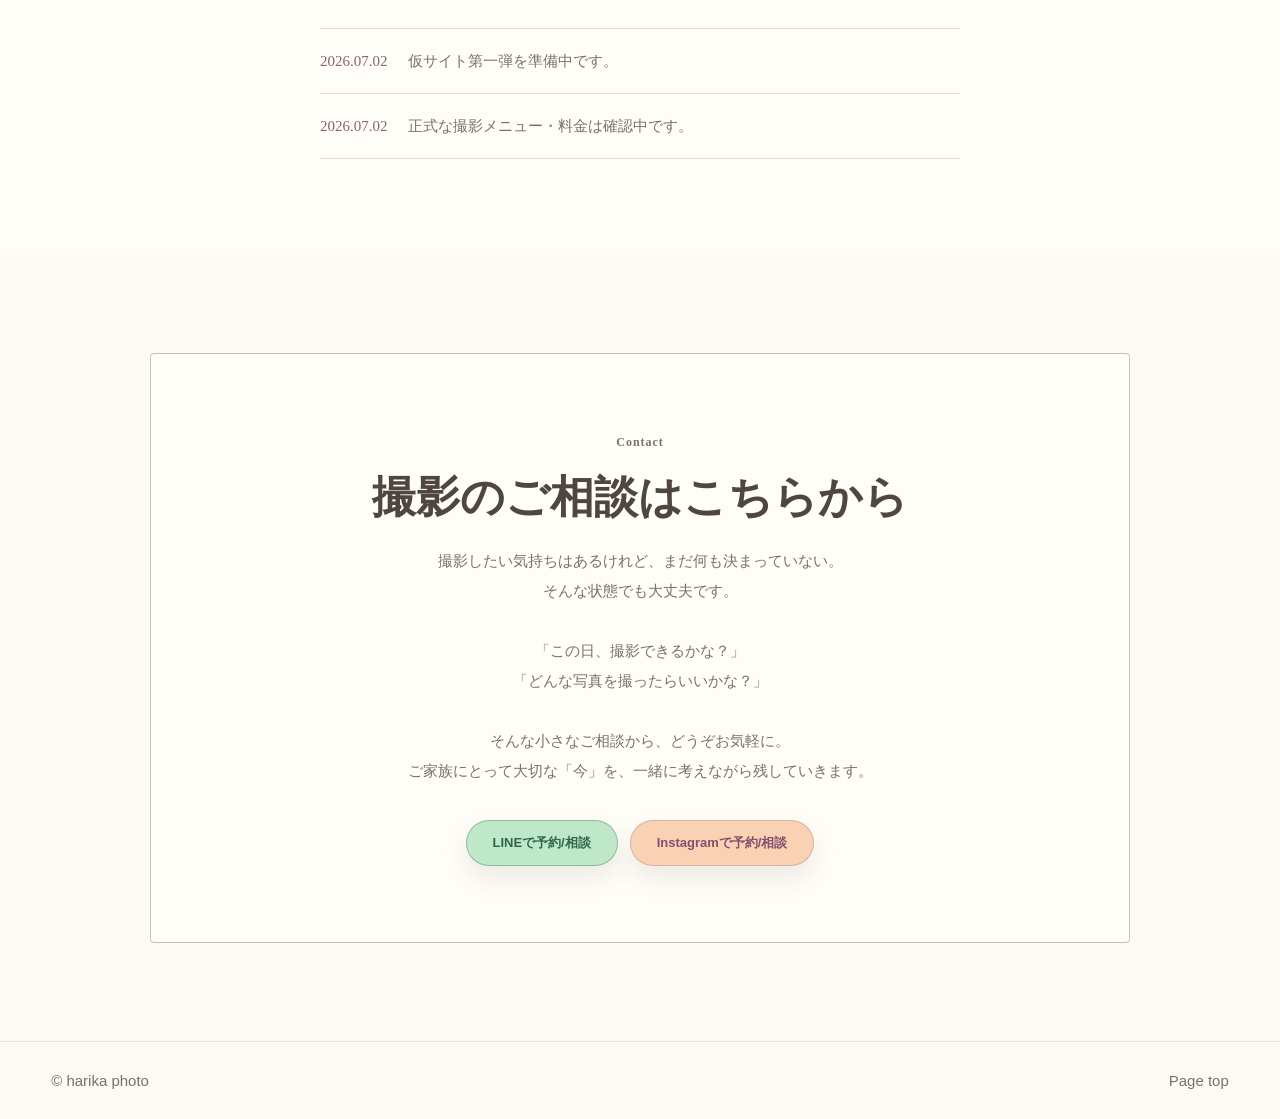
==== commit 56db085f: "Refine section spacing rhythm" ====
--- a/index.html
+++ b/index.html
@@ -6,7 +6,7 @@
     <meta name="description" content="まっきーは、自然な表情と空気感を大切に残すフォトグラファーの仮サイトです。" />
     <meta name="robots" content="noindex, nofollow, noarchive" />
     <title>harika photo | カメラマン仮サイト</title>
-    <link rel="stylesheet" href="assets/css/style.css?v=footer-align-20260723" />
+    <link rel="stylesheet" href="assets/css/style.css?v=section-rhythm-20260723" />
   </head>
   <body>
     <header class="site-header">
--- a/assets/css/style.css
+++ b/assets/css/style.css
@@ -388,7 +388,7 @@
 }
 
 .section {
-  padding: clamp(70px, 9vw, 118px) clamp(20px, 5vw, 70px);
+  padding: clamp(60px, 7.5vw, 98px) clamp(20px, 5vw, 70px);
 }
 
 .section-heading {
@@ -1338,6 +1338,7 @@
 .english-page {
   max-width: none;
   padding-top: 34px;
+  padding-bottom: clamp(36px, 4vw, 54px);
   background: var(--cream);
 }
 
@@ -1368,35 +1369,48 @@
   text-align: center;
 }
 
-.english-detail-grid {
-  display: grid;
-  grid-template-columns: repeat(2, minmax(0, 1fr));
-  gap: 12px;
-}
-
-.english-detail-card {
-  min-width: 0;
-  padding: 22px 20px;
-  background: var(--cream);
-  border: 1px solid var(--soft-line);
-  border-radius: var(--radius);
-}
-
-.english-detail-card h3 {
-  margin-bottom: 10px;
+.english-detail-list {
+  display: grid;
+  gap: 0;
+  margin: 10px 0 0;
+}
+
+.english-detail-list div {
+  display: grid;
+  grid-template-columns: minmax(170px, 0.28fr) minmax(0, 1fr);
+  gap: clamp(18px, 3vw, 34px);
+  padding: 22px 0;
+  border-top: 1px solid var(--soft-line);
+}
+
+.english-detail-list div:last-child {
+  border-bottom: 1px solid var(--soft-line);
+}
+
+.english-detail-list dt {
+  color: var(--ink);
+  font-family: var(--serif);
   font-size: 20px;
+  font-weight: 600;
+  line-height: 1.6;
   overflow-wrap: anywhere;
 }
 
-.english-detail-card p,
-.english-detail-card li {
+.english-detail-list dd {
+  display: grid;
+  gap: 7px;
+  margin: 0;
+}
+
+.english-detail-list p,
+.english-detail-list li {
   color: var(--muted);
   font-size: 14px;
   line-height: 1.95;
   overflow-wrap: anywhere;
 }
 
-.english-detail-card ul {
+.english-detail-list ul {
   display: grid;
   gap: 6px;
   margin: 0;
@@ -1412,15 +1426,16 @@
   line-height: 1.5 !important;
 }
 
-.english-note {
-  margin-top: 8px;
-}
-
 .english-contact p {
   max-width: 620px;
   margin: 12px auto 0;
   color: var(--muted);
   line-height: 1.9;
+}
+
+.english-contact {
+  margin-top: 0;
+  padding-top: clamp(34px, 4vw, 48px);
 }
 
 .english-contact .contact-actions {
@@ -1751,7 +1766,7 @@
   }
 
   .section {
-    padding: 70px 24px;
+    padding: 56px 24px;
   }
 
   .preparation-grid {
@@ -1834,7 +1849,7 @@
   .contact {
     margin-right: 0;
     margin-left: 0;
-    padding: 60px 24px;
+    padding: 52px 24px;
   }
 
   .contact-text-desktop {
@@ -1908,7 +1923,12 @@
   .english-page {
     padding-top: 24px;
     padding-right: 22px;
+    padding-bottom: 34px;
     padding-left: 22px;
+  }
+
+  .english-contact {
+    padding-top: 34px;
   }
 
   .english-panel {
@@ -1917,12 +1937,10 @@
     padding: 24px 20px;
   }
 
-  .english-detail-grid {
+  .english-detail-list div {
     grid-template-columns: 1fr;
-  }
-
-  .english-detail-card {
-    padding: 22px 18px;
+    gap: 8px;
+    padding: 18px 0;
   }
 
   .menu-detail-list div {
